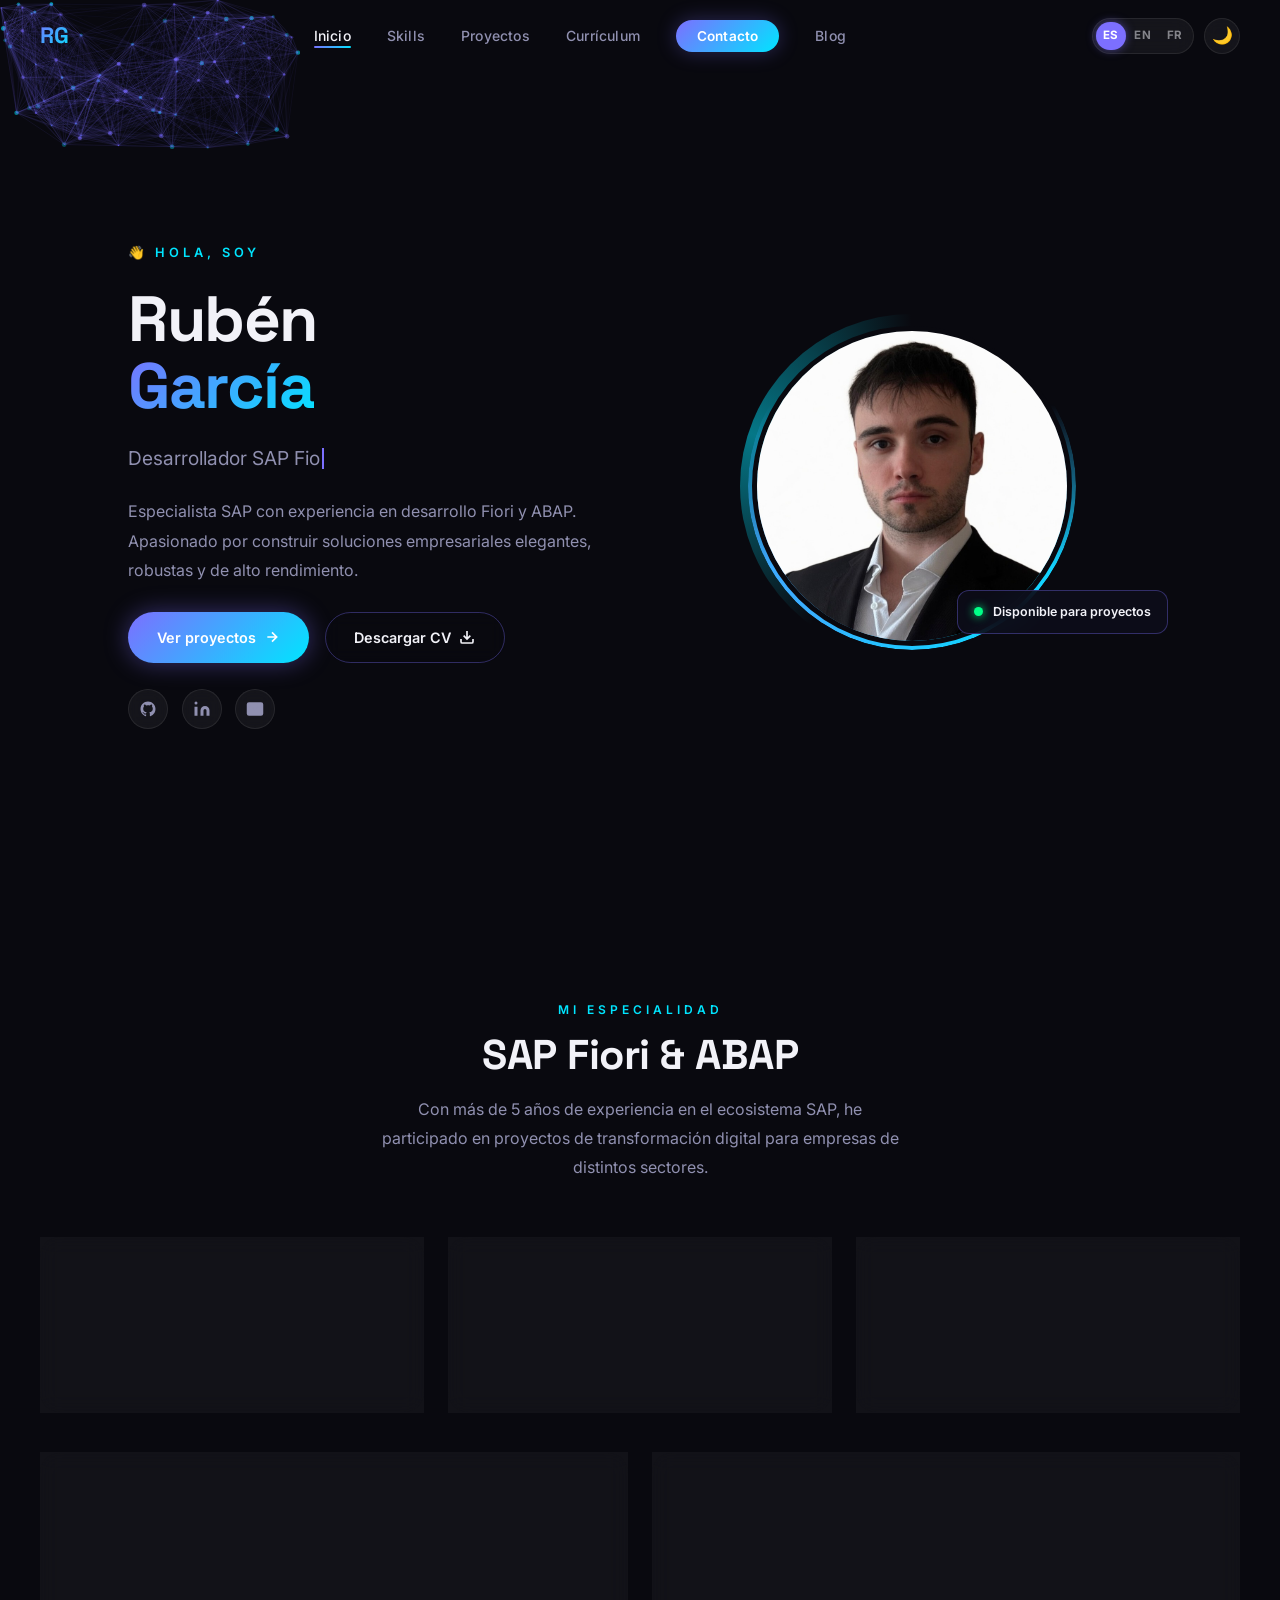
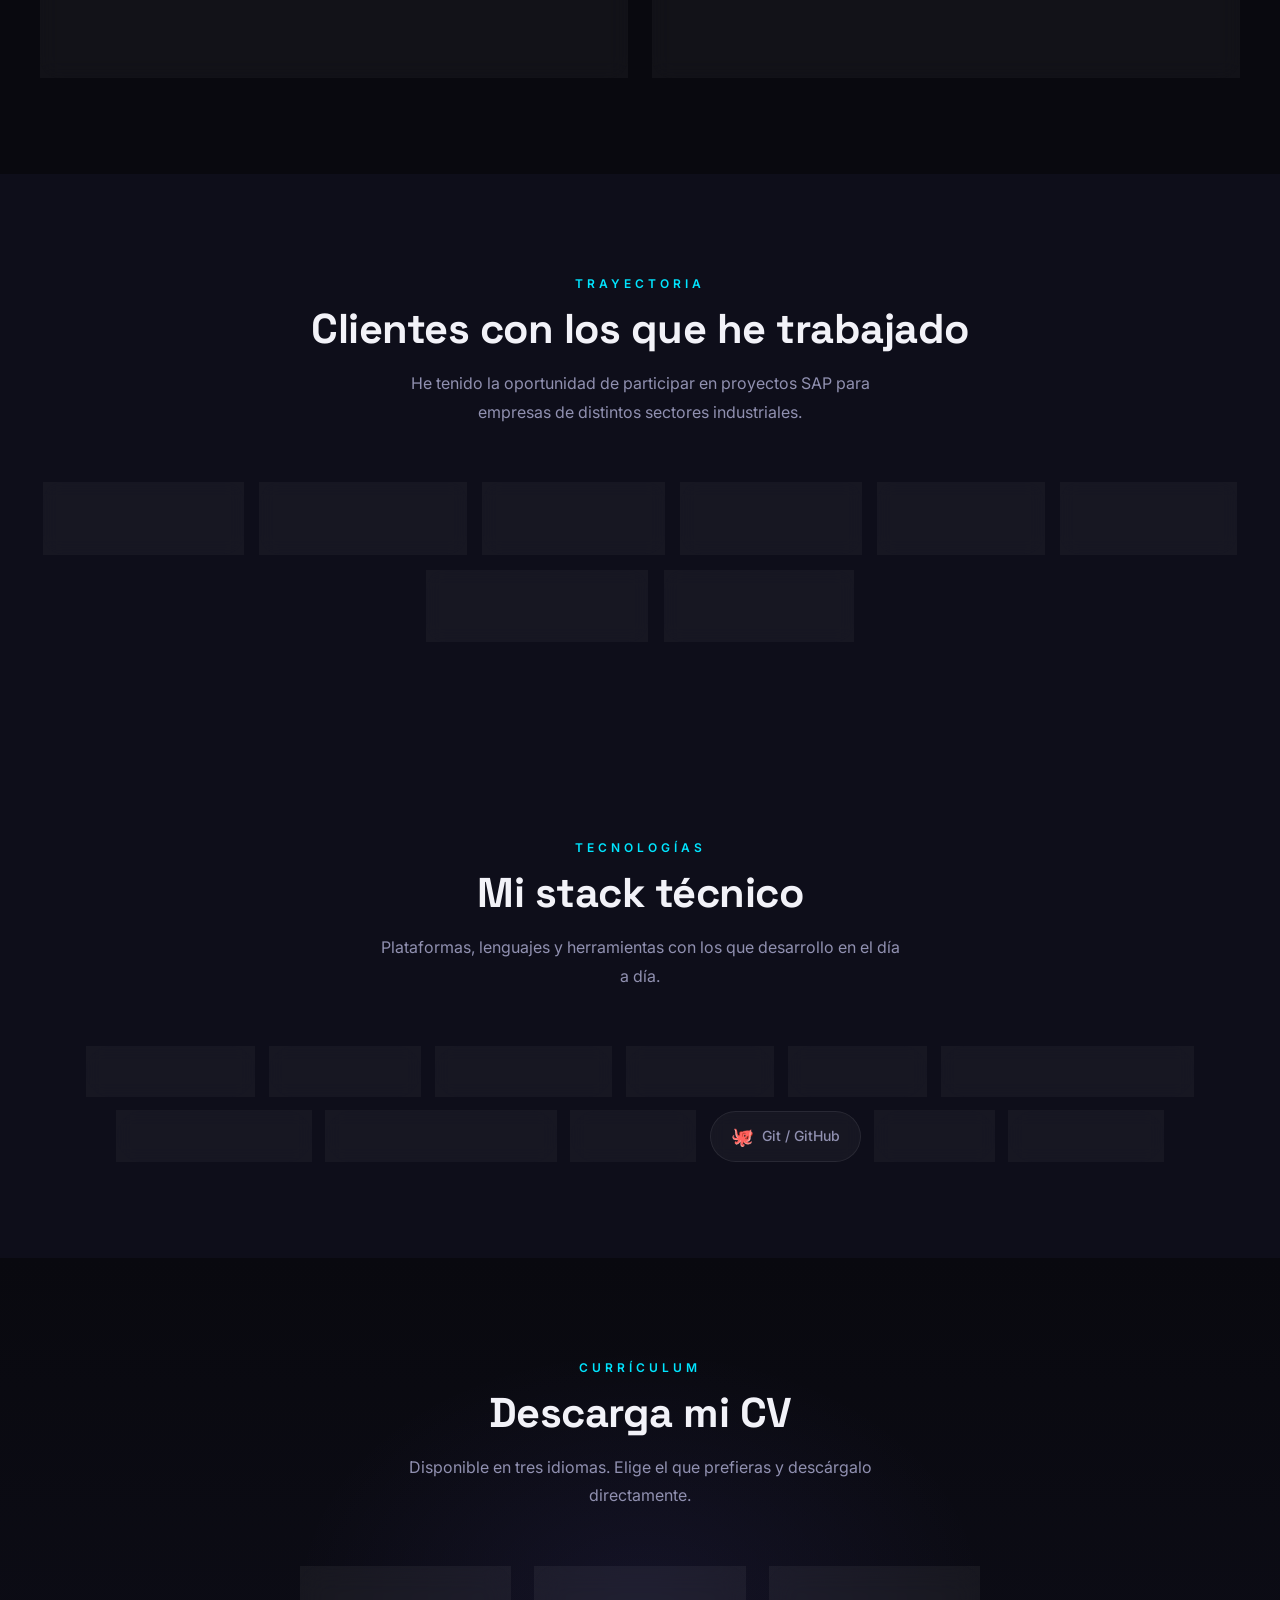
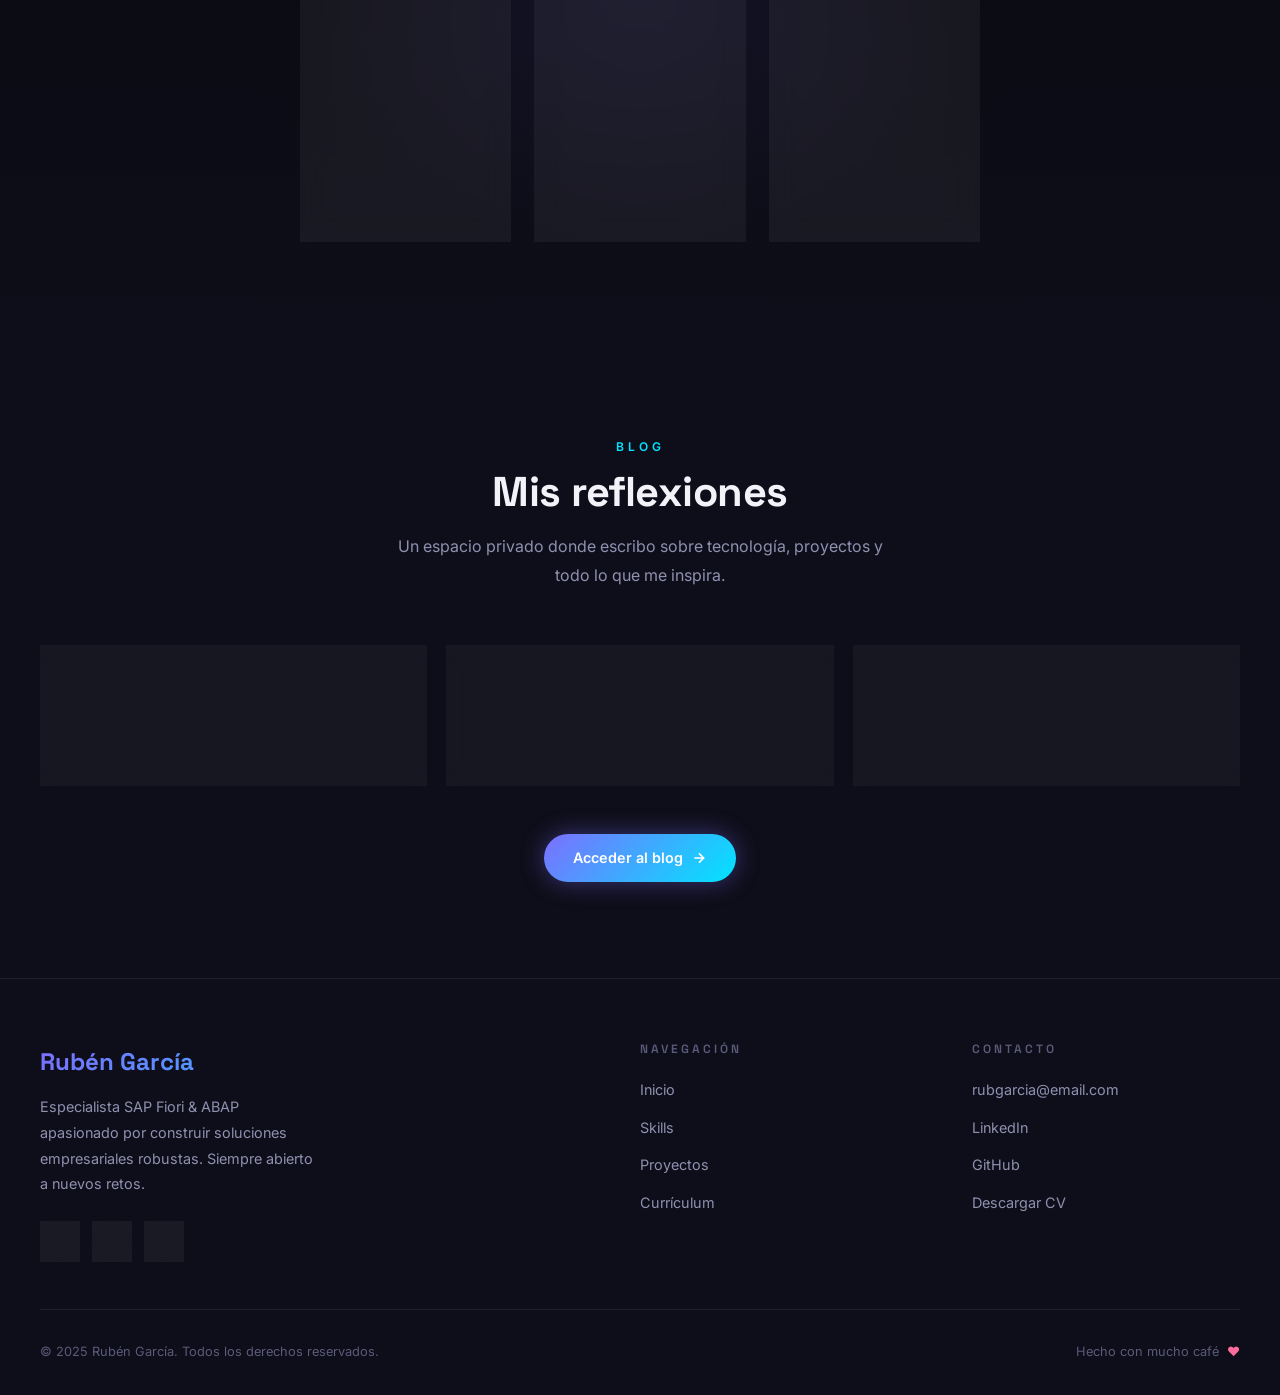
==== index.html @ 07de5d87 "Nuevos cambios de blos" ====
<!DOCTYPE html>
<html lang="es" data-theme="dark">

<head>
  <meta charset="UTF-8" />
  <meta name="viewport" content="width=device-width, initial-scale=1.0" />
  <meta name="description"
    content="Portfolio profesional de Rubén García — Especialista SAP Fiori y ABAP." />
  <title>Rubén García — Portfolio</title>
  <link rel="stylesheet" href="css/styles.css" />
  <link rel="icon"
    href="data:image/svg+xml,<svg xmlns='http://www.w3.org/2000/svg' viewBox='0 0 32 32'><circle cx='16' cy='16' r='16' fill='%237c6fff'/><text y='22' x='7' font-size='18' font-family='sans-serif' fill='white'>R</text></svg>" />
</head>

<body>

  <!-- ============================================================
       NAVIGATION
  ============================================================ -->
  <nav class="nav" id="nav" role="navigation" aria-label="Menú principal">
    <div class="nav-container">
      <a href="index.html" class="nav-logo" aria-label="Inicio">RG</a>
      <ul class="nav-links" role="list">
        <li><a href="index.html" class="nav-link" data-i18n="nav.home">Inicio</a></li>
        <li><a href="#skills" class="nav-link" data-i18n="nav.skills">Skills</a></li>
        <li><a href="projects.html" class="nav-link" data-i18n="nav.projects">Proyectos</a></li>
        <li><a href="#cv" class="nav-link" data-i18n="nav.cv">Currículum</a></li>
        <li><a href="#contact" class="nav-link nav-cta" data-i18n="nav.contact">Contacto</a></li>
        <li><a href="blog.html" class="nav-link" data-i18n="nav.blog">Blog</a></li>
      </ul>
      <div class="nav-controls">
        <!-- Language switcher -->
        <div class="lang-switcher" role="group" aria-label="Idioma">
          <button class="lang-btn" data-lang="es" aria-pressed="true" title="Español">ES</button>
          <button class="lang-btn" data-lang="en" aria-pressed="false" title="English">EN</button>
          <button class="lang-btn" data-lang="fr" aria-pressed="false" title="Français">FR</button>
        </div>
        <!-- Theme toggle -->
        <button class="theme-toggle" id="theme-toggle" aria-label="Cambiar tema">
          <span class="theme-icon-sun">☀️</span>
          <span class="theme-icon-moon">🌙</span>
        </button>
      </div>
      <button class="nav-hamburger" id="nav-hamburger" aria-label="Abrir menú" aria-expanded="false">
        <span></span><span></span><span></span>
      </button>
    </div>
  </nav>

  <!-- Mobile drawer -->
  <nav class="nav-mobile" id="nav-mobile" aria-label="Menú móvil">
    <a href="index.html" class="nav-link" data-i18n="nav.home">Inicio</a>
    <a href="#skills" class="nav-link" data-i18n="nav.skills">Skills</a>
    <a href="projects.html" class="nav-link" data-i18n="nav.projects">Proyectos</a>
    <a href="#cv" class="nav-link" data-i18n="nav.cv">Currículum</a>
    <a href="#contact" class="nav-link" data-i18n="nav.contact">Contacto</a>
    <a href="blog.html" class="nav-link" data-i18n="nav.blog">Blog</a>
  </nav>

  <main>

    <!-- ============================================================
         HERO SECTION
    ============================================================ -->
    <section class="hero" id="home" aria-label="Presentación">
      <canvas id="particles-canvas" aria-hidden="true"></canvas>

      <div class="hero-content">
        <!-- Text column -->
        <div class="hero-text">
          <p class="hero-greeting" data-i18n="hero.greeting">👋 Hola, soy</p>
          <h1 class="hero-name">
            Rubén<br />
            <span class="gradient-text">García</span>
          </h1>
          <div class="hero-title-wrap" aria-live="polite">
            <span id="typewriter"></span><span class="cursor" aria-hidden="true"></span>
          </div>
          <p class="hero-bio" data-i18n="hero.bio">
            Especialista SAP con experiencia en desarrollo Fiori y ABAP.
          </p>

          <div class="hero-actions">
            <a href="projects.html" class="btn btn-primary" id="btn-ver-proyectos">
              <span data-i18n="hero.btn.projects">Ver proyectos</span>
              <svg width="16" height="16" viewBox="0 0 24 24" fill="none" stroke="currentColor" stroke-width="2.5">
                <path d="M5 12h14M12 5l7 7-7 7" />
              </svg>
            </a>
            <a href="#cv" class="btn btn-outline" id="btn-descargar-cv">
              <span data-i18n="hero.btn.cv">Descargar CV</span>
              <svg width="16" height="16" viewBox="0 0 24 24" fill="none" stroke="currentColor" stroke-width="2.5">
                <path d="M21 15v4a2 2 0 01-2 2H5a2 2 0 01-2-2v-4M7 10l5 5 5-5M12 15V3" />
              </svg>
            </a>
          </div>

          <!-- Social icons -->
          <div class="hero-social" role="list" aria-label="Redes sociales">
            <a href="https://github.com/rubgarcia" target="_blank" rel="noopener" class="social-icon"
              aria-label="GitHub" role="listitem">
              <svg viewBox="0 0 24 24"><path d="M12 2C6.477 2 2 6.484 2 12.017c0 4.425 2.865 8.18 6.839 9.504.5.092.682-.217.682-.483 0-.237-.008-.868-.013-1.703-2.782.605-3.369-1.343-3.369-1.343-.454-1.158-1.11-1.466-1.11-1.466-.908-.62.069-.608.069-.608 1.003.07 1.531 1.032 1.531 1.032.892 1.53 2.341 1.088 2.91.832.092-.647.35-1.088.636-1.338-2.22-.253-4.555-1.113-4.555-4.951 0-1.093.39-1.988 1.029-2.688-.103-.253-.446-1.272.098-2.65 0 0 .84-.27 2.75 1.026A9.564 9.564 0 0112 6.844c.85.004 1.705.115 2.504.337 1.909-1.296 2.747-1.027 2.747-1.027.546 1.379.202 2.398.1 2.651.64.7 1.028 1.595 1.028 2.688 0 3.848-2.339 4.695-4.566 4.943.359.309.678.92.678 1.855 0 1.338-.012 2.419-.012 2.747 0 .268.18.58.688.482A10.019 10.019 0 0022 12.017C22 6.484 17.522 2 12 2z" /></svg>
            </a>
            <a href="https://linkedin.com/in/rubgarcia" target="_blank" rel="noopener" class="social-icon"
              aria-label="LinkedIn" role="listitem">
              <svg viewBox="0 0 24 24"><path d="M16 8a6 6 0 016 6v7h-4v-7a2 2 0 00-2-2 2 2 0 00-2 2v7h-4v-7a6 6 0 016-6zM2 9h4v12H2z" /><circle cx="4" cy="4" r="2" /></svg>
            </a>
            <a href="mailto:rubgarcia@email.com" class="social-icon" aria-label="Email" role="listitem">
              <svg viewBox="0 0 24 24" fill="none" stroke="currentColor" stroke-width="2">
                <path d="M4 4h16c1.1 0 2 .9 2 2v12c0 1.1-.9 2-2 2H4c-1.1 0-2-.9-2-2V6c0-1.1.9-2 2-2z" />
                <polyline points="22,6 12,13 2,6" />
              </svg>
            </a>
          </div>
        </div>

        <!-- Image column -->
        <div class="hero-image-wrapper">
          <div class="hero-avatar-ring">
            <img src="assets/img/profile.jpg" alt="Foto de perfil de Rubén García" class="hero-avatar"
              id="profile-photo" />
          </div>
          <div class="hero-badge" aria-label="Estado actual">
            <span class="badge-dot"></span>
            <span class="badge-text" data-i18n="hero.badge">Disponible para proyectos</span>
          </div>
        </div>
      </div>
    </section>

    <!-- ============================================================
         ABOUT / SAP EXPERTISE
    ============================================================ -->
    <section class="section" id="about" aria-label="Sobre mí">
      <div class="section-inner">
        <div class="section-header reveal">
          <span class="section-label" data-i18n="about.label">Mi especialidad</span>
          <h2 class="section-title" data-i18n="about.title">SAP Fiori &amp; ABAP</h2>
          <p class="section-subtitle" data-i18n="about.subtitle">Con más de 5 años de experiencia en el ecosistema SAP.</p>
        </div>

        <!-- Stats -->
        <div class="stats-grid">
          <div class="stat-card reveal reveal-delay-1">
            <div class="stat-value counter" data-target="5" data-suffix="+">0+</div>
            <div class="stat-label" data-i18n="stat1.label">Años en SAP</div>
          </div>
          <div class="stat-card reveal reveal-delay-2">
            <div class="stat-value counter" data-target="20" data-suffix="+">0+</div>
            <div class="stat-label" data-i18n="stat2.label">Proyectos SAP</div>
          </div>
          <div class="stat-card reveal reveal-delay-3">
            <div class="stat-value counter" data-target="8" data-suffix="">0</div>
            <div class="stat-label" data-i18n="stat3.label">Clientes</div>
          </div>
        </div>

        <!-- Expertise cards -->
        <div class="expertise-grid reveal">
          <div class="expertise-card">
            <div class="expertise-icon">🎨</div>
            <h3 class="expertise-title" data-i18n="exp.fiori.title">SAP Fiori</h3>
            <p class="expertise-desc" data-i18n="exp.fiori.desc">Desarrollo de aplicaciones Fiori con SAPUI5, Freestyle y SAP Build.</p>
          </div>
          <div class="expertise-card">
            <div class="expertise-icon">⚙️</div>
            <h3 class="expertise-title" data-i18n="exp.abap.title">ABAP</h3>
            <p class="expertise-desc" data-i18n="exp.abap.desc">Programación ABAP clásico y RESTful (RAP). Reports, BADIs, OData, CDS Views.</p>
          </div>
        </div>
      </div>
    </section>

    <!-- ============================================================
         CLIENTS SECTION
    ============================================================ -->
    <section class="section clients-section" id="clients" aria-label="Clientes">
      <div class="section-inner">
        <div class="section-header reveal">
          <span class="section-label" data-i18n="clients.label">Trayectoria</span>
          <h2 class="section-title" data-i18n="clients.title">Clientes con los que he trabajado</h2>
          <p class="section-subtitle" data-i18n="clients.subtitle">He tenido la oportunidad de participar en proyectos SAP para empresas de distintos sectores industriales.</p>
        </div>
        <div class="clients-grid" id="clients-grid">
          <!-- JS will render clients from CLIENTS constant -->
        </div>
      </div>
    </section>

    <!-- ============================================================
         SKILLS SECTION
    ============================================================ -->
    <section class="section skills-section" id="skills" aria-label="Habilidades técnicas">
      <div class="section-inner">
        <div class="section-header reveal">
          <span class="section-label" data-i18n="skills.label">Tecnologías</span>
          <h2 class="section-title" data-i18n="skills.title">Mi stack técnico</h2>
          <p class="section-subtitle" data-i18n="skills.subtitle">Plataformas, lenguajes y herramientas con los que desarrollo en el día a día.</p>
        </div>
        <div class="skills-grid" id="skills-grid">
          <!-- JS will render skills from SKILLS constant -->
        </div>
      </div>
    </section>

    <!-- ============================================================
         CV DOWNLOAD SECTION
    ============================================================ -->
    <section class="section cv-section" id="cv" aria-label="Descargar currículum">
      <div class="section-inner">
        <div class="section-header reveal">
          <span class="section-label" data-i18n="cv.label">Currículum</span>
          <h2 class="section-title" data-i18n="cv.title">Descarga mi CV</h2>
          <p class="section-subtitle" data-i18n="cv.subtitle">Disponible en tres idiomas. Elige el que prefieras y descárgalo directamente.</p>
        </div>
        <div class="cv-grid">
          <a href="assets/cv/cv-es.pdf" download="CV_Ruben_Garcia_ES.pdf" class="cv-card reveal reveal-delay-1"
            id="cv-es" aria-label="Descargar CV en español">
            <div class="cv-flag" aria-hidden="true">🇪🇸</div>
            <div class="cv-lang" data-i18n="cv.es.lang">Español</div>
            <div class="cv-sublabel" data-i18n="cv.es.sub">Versión en castellano</div>
            <div class="cv-dl-btn">
              <svg width="14" height="14" viewBox="0 0 24 24" fill="none" stroke="currentColor" stroke-width="2.5">
                <path d="M21 15v4a2 2 0 01-2 2H5a2 2 0 01-2-2v-4M7 10l5 5 5-5M12 15V3" />
              </svg>
              <span data-i18n="cv.es.btn">Descargar</span>
            </div>
          </a>
          <a href="assets/cv/cv-en.pdf" download="CV_Ruben_Garcia_EN.pdf" class="cv-card reveal reveal-delay-2"
            id="cv-en" aria-label="Download CV in English">
            <div class="cv-flag" aria-hidden="true">🇬🇧</div>
            <div class="cv-lang" data-i18n="cv.en.lang">English</div>
            <div class="cv-sublabel" data-i18n="cv.en.sub">English version</div>
            <div class="cv-dl-btn">
              <svg width="14" height="14" viewBox="0 0 24 24" fill="none" stroke="currentColor" stroke-width="2.5">
                <path d="M21 15v4a2 2 0 01-2 2H5a2 2 0 01-2-2v-4M7 10l5 5 5-5M12 15V3" />
              </svg>
              <span data-i18n="cv.en.btn">Download</span>
            </div>
          </a>
          <a href="assets/cv/cv-fr.pdf" download="CV_Ruben_Garcia_FR.pdf" class="cv-card reveal reveal-delay-3"
            id="cv-fr" aria-label="Télécharger le CV en français">
            <div class="cv-flag" aria-hidden="true">🇫🇷</div>
            <div class="cv-lang" data-i18n="cv.fr.lang">Français</div>
            <div class="cv-sublabel" data-i18n="cv.fr.sub">Version française</div>
            <div class="cv-dl-btn">
              <svg width="14" height="14" viewBox="0 0 24 24" fill="none" stroke="currentColor" stroke-width="2.5">
                <path d="M21 15v4a2 2 0 01-2 2H5a2 2 0 01-2-2v-4M7 10l5 5 5-5M12 15V3" />
              </svg>
              <span data-i18n="cv.fr.btn">Télécharger</span>
            </div>
          </a>
        </div>
      </div>
    </section>

    <!-- ============================================================
         BLOG SECTION — teaser / preview, separate page
    ============================================================ -->
    <section class="section blog-preview-section" id="blog" aria-label="Blog">
      <div class="section-inner">
        <div class="section-header reveal">
          <span class="section-label" data-i18n="blog.label">Blog</span>
          <h2 class="section-title" data-i18n="blog.title">Mis reflexiones</h2>
          <p class="section-subtitle" data-i18n="blog.subtitle">Un espacio privado donde escribo sobre tecnología, proyectos y todo lo que me inspira.</p>
        </div>

        <!-- Locked preview cards -->
        <div class="blog-preview-cards reveal">
          <div class="blog-preview-card">
            <div class="blog-preview-card-blur">
              <div class="blog-preview-bar w80"></div>
              <div class="blog-preview-bar w60"></div>
              <div class="blog-preview-bar w90"></div>
            </div>
            <div class="blog-preview-lock">🔐</div>
          </div>
          <div class="blog-preview-card">
            <div class="blog-preview-card-blur">
              <div class="blog-preview-bar w60"></div>
              <div class="blog-preview-bar w80"></div>
              <div class="blog-preview-bar w70"></div>
            </div>
            <div class="blog-preview-lock">🔐</div>
          </div>
          <div class="blog-preview-card">
            <div class="blog-preview-card-blur">
              <div class="blog-preview-bar w90"></div>
              <div class="blog-preview-bar w50"></div>
              <div class="blog-preview-bar w75"></div>
            </div>
            <div class="blog-preview-lock">🔐</div>
          </div>
        </div>

        <div class="blog-preview-cta reveal">
          <a href="blog.html" class="btn btn-primary" id="blog-preview-cta-btn">
            <span data-i18n="blog.preview.cta">Acceder al blog</span>
            <svg width="16" height="16" viewBox="0 0 24 24" fill="none" stroke="currentColor" stroke-width="2.5">
              <path d="M5 12h14M12 5l7 7-7 7" />
            </svg>
          </a>
        </div>
      </div>
    </section>

  </main>

  <!-- ============================================================
       FOOTER
  ============================================================ -->
  <footer class="footer" id="contact" role="contentinfo">
    <div class="footer-inner">
      <div class="footer-top">
        <div class="footer-brand">
          <div class="footer-brand-name gradient-text">Rubén García</div>
          <p class="footer-brand-desc" data-i18n="footer.brand.desc">
            Especialista SAP Fiori &amp; ABAP apasionado por construir soluciones empresariales robustas.
          </p>
          <div class="footer-social" role="list" aria-label="Redes sociales">
            <a href="https://github.com/rubgarcia" target="_blank" rel="noopener" class="social-icon" aria-label="GitHub" role="listitem">
              <svg viewBox="0 0 24 24"><path d="M12 2C6.477 2 2 6.484 2 12.017c0 4.425 2.865 8.18 6.839 9.504.5.092.682-.217.682-.483 0-.237-.008-.868-.013-1.703-2.782.605-3.369-1.343-3.369-1.343-.454-1.158-1.11-1.466-1.11-1.466-.908-.62.069-.608.069-.608 1.003.07 1.531 1.032 1.531 1.032.892 1.53 2.341 1.088 2.91.832.092-.647.35-1.088.636-1.338-2.22-.253-4.555-1.113-4.555-4.951 0-1.093.39-1.988 1.029-2.688-.103-.253-.446-1.272.098-2.65 0 0 .84-.27 2.75 1.026A9.564 9.564 0 0112 6.844c.85.004 1.705.115 2.504.337 1.909-1.296 2.747-1.027 2.747-1.027.546 1.379.202 2.398.1 2.651.64.7 1.028 1.595 1.028 2.688 0 3.848-2.339 4.695-4.566 4.943.359.309.678.92.678 1.855 0 1.338-.012 2.419-.012 2.747 0 .268.18.58.688.482A10.019 10.019 0 0022 12.017C22 6.484 17.522 2 12 2z"/></svg>
            </a>
            <a href="https://linkedin.com/in/rubgarcia" target="_blank" rel="noopener" class="social-icon" aria-label="LinkedIn" role="listitem">
              <svg viewBox="0 0 24 24"><path d="M16 8a6 6 0 016 6v7h-4v-7a2 2 0 00-2-2 2 2 0 00-2 2v7h-4v-7a6 6 0 016-6zM2 9h4v12H2z"/><circle cx="4" cy="4" r="2"/></svg>
            </a>
            <a href="mailto:rubgarcia@email.com" class="social-icon" aria-label="Email" role="listitem">
              <svg viewBox="0 0 24 24" fill="none" stroke="currentColor" stroke-width="2">
                <path d="M4 4h16c1.1 0 2 .9 2 2v12c0 1.1-.9 2-2 2H4c-1.1 0-2-.9-2-2V6c0-1.1.9-2 2-2z"/>
                <polyline points="22,6 12,13 2,6"/>
              </svg>
            </a>
          </div>
        </div>

        <div>
          <h3 class="footer-col-title" data-i18n="footer.nav.title">Navegación</h3>
          <ul class="footer-links">
            <li><a href="index.html" class="footer-link" data-i18n="nav.home">Inicio</a></li>
            <li><a href="#skills" class="footer-link" data-i18n="nav.skills">Skills</a></li>
            <li><a href="projects.html" class="footer-link" data-i18n="nav.projects">Proyectos</a></li>
            <li><a href="#cv" class="footer-link" data-i18n="nav.cv">Currículum</a></li>
          </ul>
        </div>

        <div>
          <h3 class="footer-col-title" data-i18n="footer.contact.title">Contacto</h3>
          <ul class="footer-links">
            <li><a href="mailto:rubgarcia@email.com" class="footer-link">rubgarcia@email.com</a></li>
            <li><a href="https://linkedin.com/in/rubgarcia" target="_blank" rel="noopener" class="footer-link">LinkedIn</a></li>
            <li><a href="https://github.com/rubgarcia" target="_blank" rel="noopener" class="footer-link">GitHub</a></li>
            <li><a href="assets/cv/cv-es.pdf" download class="footer-link" data-i18n="hero.btn.cv">Descargar CV</a></li>
          </ul>
        </div>
      </div>

      <div class="footer-bottom">
        <p data-i18n="footer.copyright">© 2025 Rubén García. Todos los derechos reservados.</p>
        <p class="footer-bottom-right">
          <span data-i18n="footer.made">Hecho con mucho café</span> <span class="footer-heart" aria-label="amor">♥</span>
        </p>
      </div>
    </div>
  </footer>

  <script src="js/i18n.js"></script>
  <script src="js/data.js"></script>
  <script src="js/blog.js"></script>
  <script src="js/main.js"></script>
</body>

</html>
---- css/styles.css ----
/* =============================================
   PORTFOLIO — styles.css
   ============================================= */

@import url('https://fonts.googleapis.com/css2?family=Space+Grotesk:wght@300;400;500;600;700&family=Inter:wght@300;400;500;600&display=swap');

/* =============================================
   VARIABLES
   ============================================= */
:root {
  --bg-primary:    #09090f;
  --bg-secondary:  #0e0e1a;
  --bg-card:       rgba(255,255,255,0.04);
  --bg-glass:      rgba(255,255,255,0.05);

  --accent-purple: #7c6fff;
  --accent-cyan:   #00e5ff;
  --accent-pink:   #ff6b9d;
  --gradient-main: linear-gradient(135deg, #7c6fff 0%, #00e5ff 100%);

  --text-primary:  #f2f2f8;
  --text-secondary:#9090b0;
  --text-muted:    #5a5a7a;

  --border:        rgba(255,255,255,0.08);
  --border-accent: rgba(124,111,255,0.35);

  --font-heading:  'Space Grotesk', sans-serif;
  --font-body:     'Inter', sans-serif;

  --radius:        12px;
  --radius-lg:     20px;
  --radius-full:   9999px;

  --shadow-glow:   0 0 40px rgba(124,111,255,0.25);
  --shadow-card:   0 4px 30px rgba(0,0,0,0.5);
  --transition:    0.3s cubic-bezier(0.4,0,0.2,1);
  --nav-height:    72px;
}

/* =============================================
   RESET
   ============================================= */
*, *::before, *::after { box-sizing: border-box; margin: 0; padding: 0; }
html { scroll-behavior: smooth; font-size: 16px; }
body {
  font-family: var(--font-body);
  background: var(--bg-primary);
  color: var(--text-primary);
  line-height: 1.6;
  overflow-x: hidden;
  -webkit-font-smoothing: antialiased;
}
img { max-width: 100%; height: auto; display: block; }
a { color: inherit; text-decoration: none; }
ul { list-style: none; }
button { font-family: var(--font-body); }

/* Scrollbar */
::-webkit-scrollbar { width: 5px; }
::-webkit-scrollbar-track { background: var(--bg-primary); }
::-webkit-scrollbar-thumb { background: var(--accent-purple); border-radius: 3px; }

/* =============================================
   TYPOGRAPHY UTILS
   ============================================= */
h1,h2,h3,h4 { font-family: var(--font-heading); font-weight: 700; line-height: 1.15; }

.gradient-text {
  background: var(--gradient-main);
  -webkit-background-clip: text;
  -webkit-text-fill-color: transparent;
  background-clip: text;
}

/* =============================================
   NAVIGATION
   ============================================= */
.nav {
  position: fixed; top: 0; left: 0; right: 0; z-index: 1000;
  height: var(--nav-height);
  display: flex; align-items: center;
  padding: 0 2rem;
  transition: var(--transition);
  border-bottom: 1px solid transparent;
}
.nav.scrolled {
  background: rgba(9,9,15,0.88);
  backdrop-filter: blur(20px);
  -webkit-backdrop-filter: blur(20px);
  border-bottom-color: var(--border);
}
.nav-container {
  display: flex; align-items: center; justify-content: space-between;
  width: 100%; max-width: 1200px; margin: 0 auto;
}
.nav-logo {
  font-family: var(--font-heading); font-size: 1.4rem; font-weight: 700;
  background: var(--gradient-main);
  -webkit-background-clip: text; -webkit-text-fill-color: transparent; background-clip: text;
  letter-spacing: -0.5px;
}
.nav-links { display: flex; align-items: center; gap: 2.25rem; }
.nav-link {
  font-size: 0.875rem; font-weight: 500; color: var(--text-secondary);
  transition: var(--transition); position: relative; letter-spacing: 0.2px;
}
.nav-link::after {
  content: ''; position: absolute; bottom: -4px; left: 0;
  width: 0; height: 2px;
  background: var(--gradient-main); border-radius: 2px;
  transition: var(--transition);
}
.nav-link:hover, .nav-link.active { color: var(--text-primary); }
.nav-link:hover::after, .nav-link.active::after { width: 100%; }
.nav-cta {
  padding: 0.5rem 1.3rem;
  background: var(--gradient-main); border-radius: var(--radius-full);
  font-size: 0.85rem; font-weight: 600; color: #fff !important;
  transition: var(--transition); box-shadow: 0 0 20px rgba(124,111,255,0.3);
}
.nav-cta::after { display: none; }
.nav-cta:hover { transform: translateY(-1px); box-shadow: 0 0 32px rgba(124,111,255,0.55); }

/* Hamburger */
.nav-hamburger {
  display: none; flex-direction: column; gap: 5px;
  cursor: pointer; padding: 4px; background: none; border: none;
}
.nav-hamburger span {
  display: block; width: 24px; height: 2px;
  background: var(--text-primary); border-radius: 2px; transition: var(--transition);
}
.nav-hamburger.active span:nth-child(1) { transform: rotate(45deg) translate(5px,5px); }
.nav-hamburger.active span:nth-child(2) { opacity: 0; }
.nav-hamburger.active span:nth-child(3) { transform: rotate(-45deg) translate(5px,-5px); }

/* Mobile drawer */
.nav-mobile {
  display: none; position: fixed; top: var(--nav-height); left: 0; right: 0;
  background: rgba(9,9,15,0.98); backdrop-filter: blur(20px);
  padding: 1.5rem 2rem; flex-direction: column; gap: 1rem;
  border-bottom: 1px solid var(--border); z-index: 999;
  transform: translateY(-16px); opacity: 0; transition: var(--transition);
}
.nav-mobile.open { display: flex; transform: translateY(0); opacity: 1; }
.nav-mobile .nav-link { font-size: 1.05rem; padding: 0.4rem 0; }

/* =============================================
   HERO
   ============================================= */
.hero {
  position: relative; min-height: 100vh;
  display: flex; align-items: center; overflow: hidden;
  padding-top: var(--nav-height);
}
#particles-canvas { position: absolute; inset: 0; z-index: 0; pointer-events: none; }

.hero-content {
  position: relative; z-index: 1;
  max-width: 1200px; margin: 0 auto; padding: 4rem 2rem;
  display: grid; grid-template-columns: 1fr 1fr; gap: 4rem; align-items: center;
}
.hero-text { display: flex; flex-direction: column; gap: 1.4rem; }
.hero-greeting {
  font-size: 0.8rem; font-weight: 600; color: var(--accent-cyan);
  letter-spacing: 4px; text-transform: uppercase;
}
.hero-name {
  font-family: var(--font-heading);
  font-size: clamp(2.4rem,5vw,4rem); font-weight: 700;
  letter-spacing: -1.5px; line-height: 1.05;
}
.hero-title-wrap {
  font-size: clamp(0.95rem,2vw,1.2rem); color: var(--text-secondary);
  min-height: 2rem; display: flex; align-items: center; gap: 0;
}
.cursor {
  display: inline-block; width: 2px; height: 1.1em;
  background: var(--accent-purple); margin-left: 2px;
  vertical-align: middle; animation: blink 1s infinite;
}
@keyframes blink { 0%,50%{opacity:1} 51%,100%{opacity:0} }

.hero-bio {
  font-size: 1rem; color: var(--text-secondary); line-height: 1.85; max-width: 480px;
}
.hero-actions { display: flex; gap: 1rem; flex-wrap: wrap; margin-top: 0.25rem; }

/* Buttons */
.btn {
  display: inline-flex; align-items: center; gap: 0.5rem;
  padding: 0.8rem 1.8rem; border-radius: var(--radius-full);
  font-size: 0.9rem; font-weight: 600; cursor: pointer;
  transition: var(--transition); border: none;
}
.btn-primary {
  background: var(--gradient-main); color: #fff;
  box-shadow: 0 0 25px rgba(124,111,255,0.4);
}
.btn-primary:hover { transform: translateY(-2px); box-shadow: 0 0 40px rgba(124,111,255,0.65); }
.btn-outline {
  background: transparent; color: var(--text-primary);
  border: 1px solid var(--border-accent); backdrop-filter: blur(8px);
}
.btn-outline:hover {
  border-color: var(--accent-purple);
  background: rgba(124,111,255,0.1); transform: translateY(-2px);
}

/* Hero social */
.hero-social { display: flex; gap: 0.85rem; margin-top: 0.25rem; }
.social-icon {
  width: 40px; height: 40px; display: flex; align-items: center; justify-content: center;
  border-radius: 50%; background: var(--bg-glass); border: 1px solid var(--border);
  color: var(--text-secondary); font-size: 0.95rem; transition: var(--transition);
  backdrop-filter: blur(8px);
}
.social-icon:hover {
  border-color: var(--accent-purple); color: var(--accent-purple);
  transform: translateY(-3px); box-shadow: 0 8px 20px rgba(124,111,255,0.3);
}
.social-icon svg { width: 18px; height: 18px; fill: currentColor; }

/* Hero image */
.hero-image-wrapper { display: flex; justify-content: center; align-items: center; position: relative; }
.hero-avatar-ring {
  position: relative; width: 320px; height: 320px;
}
.hero-avatar-ring::before {
  content: ''; position: absolute; inset: -4px; border-radius: 50%;
  background: var(--gradient-main);
  animation: spin 8s linear infinite; z-index: 0;
  mask: linear-gradient(transparent 25%, black 75%);
  -webkit-mask: linear-gradient(transparent 25%, black 75%);
}
.hero-avatar-ring::after {
  content: ''; position: absolute; inset: -12px; border-radius: 50%;
  background: conic-gradient(from 0deg, transparent 60%, var(--accent-cyan) 80%, transparent 100%);
  animation: spin 4s linear infinite reverse; opacity: 0.5; z-index: 0;
}
@keyframes spin { to { transform: rotate(360deg); } }

.hero-avatar {
  position: relative; z-index: 1;
  width: 100%; height: 100%; border-radius: 50%;
  object-fit: cover; border: 5px solid var(--bg-primary);
}

/* Floating badge */
.hero-badge {
  position: absolute; bottom: 12px; right: -16px;
  background: rgba(14,14,26,0.85); border: 1px solid var(--border-accent);
  border-radius: var(--radius); padding: 0.7rem 1rem;
  backdrop-filter: blur(14px); display: flex; align-items: center; gap: 0.6rem;
  animation: floatBadge 3s ease-in-out infinite; z-index: 2;
}
@keyframes floatBadge { 0%,100%{transform:translateY(0)} 50%{transform:translateY(-8px)} }
.badge-dot {
  width: 9px; height: 9px; border-radius: 50%; background: #00ff87;
  box-shadow: 0 0 10px #00ff87; animation: pulseDot 2s infinite;
}
@keyframes pulseDot { 0%,100%{transform:scale(1);opacity:1} 50%{transform:scale(1.4);opacity:0.7} }
.badge-text { font-size: 0.78rem; font-weight: 600; color: var(--text-primary); white-space: nowrap; }

/* =============================================
   SECTION BASE
   ============================================= */
.section { padding: 6rem 2rem; }
.section-inner { max-width: 1200px; margin: 0 auto; }
.section-header { text-align: center; margin-bottom: 3.5rem; }
.section-label {
  display: inline-block; font-size: 0.75rem; font-weight: 600;
  letter-spacing: 4px; text-transform: uppercase; color: var(--accent-cyan); margin-bottom: 0.75rem;
}
.section-title { font-size: clamp(1.8rem,4vw,2.6rem); font-weight: 700; letter-spacing: -0.5px; }
.section-subtitle {
  margin-top: 1rem; font-size: 1rem; color: var(--text-secondary);
  max-width: 520px; margin-left: auto; margin-right: auto; line-height: 1.8;
}

/* =============================================
   STATS / ABOUT
   ============================================= */
.stats-grid {
  display: grid; grid-template-columns: repeat(3, 1fr); gap: 1.5rem;
}
.stat-card {
  background: var(--bg-card); border: 1px solid var(--border);
  border-radius: var(--radius-lg); padding: 2.25rem 1.5rem; text-align: center;
  transition: var(--transition); backdrop-filter: blur(10px); cursor: default;
}
.stat-card:hover {
  border-color: var(--border-accent); transform: translateY(-5px); box-shadow: var(--shadow-glow);
}
.stat-value {
  font-family: var(--font-heading); font-size: 2.8rem; font-weight: 700;
  background: var(--gradient-main); -webkit-background-clip: text;
  -webkit-text-fill-color: transparent; background-clip: text;
}
.stat-label { margin-top: 0.5rem; font-size: 0.85rem; color: var(--text-secondary); font-weight: 500; }

/* =============================================
   SKILLS
   ============================================= */
.skills-section { background: var(--bg-secondary); }
.skills-grid { display: flex; flex-wrap: wrap; gap: 0.875rem; justify-content: center; }
.skill-chip {
  display: inline-flex; align-items: center; gap: 0.5rem;
  padding: 0.6rem 1.25rem; background: var(--bg-card); border: 1px solid var(--border);
  border-radius: var(--radius-full); font-size: 0.875rem; font-weight: 500;
  color: var(--text-secondary); transition: var(--transition); backdrop-filter: blur(8px); cursor: default;
}
.skill-chip:hover {
  border-color: var(--accent-purple); color: var(--text-primary);
  background: rgba(124,111,255,0.12); transform: translateY(-2px);
  box-shadow: 0 4px 18px rgba(124,111,255,0.2);
}
.skill-icon { font-size: 1.15rem; }

/* =============================================
   CV DOWNLOAD
   ============================================= */
.cv-section {
  position: relative; overflow: hidden;
  background: linear-gradient(180deg, var(--bg-primary) 0%, var(--bg-secondary) 100%);
}
.cv-section::before {
  content: ''; position: absolute; top: 50%; left: 50%; transform: translate(-50%,-50%);
  width: 700px; height: 500px;
  background: radial-gradient(ellipse, rgba(124,111,255,0.08) 0%, transparent 70%);
  pointer-events: none;
}
.cv-grid {
  display: grid; grid-template-columns: repeat(3, 1fr); gap: 1.5rem;
  max-width: 680px; margin: 0 auto;
}
.cv-card {
  background: var(--bg-glass); border: 1px solid var(--border);
  border-radius: var(--radius-lg); padding: 2.25rem 1.5rem; text-align: center;
  display: flex; flex-direction: column; align-items: center; gap: 1rem;
  backdrop-filter: blur(14px); transition: var(--transition);
  cursor: pointer; text-decoration: none; color: inherit;
}
.cv-card:hover {
  border-color: var(--accent-purple); transform: translateY(-7px);
  box-shadow: 0 24px 48px rgba(124,111,255,0.2); background: rgba(124,111,255,0.08);
}
.cv-flag { font-size: 2.75rem; }
.cv-lang { font-family: var(--font-heading); font-size: 1.1rem; font-weight: 700; }
.cv-sublabel { font-size: 0.78rem; color: var(--text-secondary); }
.cv-dl-btn {
  display: flex; align-items: center; gap: 0.5rem;
  padding: 0.45rem 1rem; background: var(--gradient-main);
  border-radius: var(--radius-full); font-size: 0.78rem; font-weight: 600;
  color: #fff; transition: var(--transition);
}
.cv-card:hover .cv-dl-btn { transform: scale(1.08); box-shadow: 0 4px 16px rgba(124,111,255,0.5); }

/* =============================================
   FOOTER
   ============================================= */
.footer {
  background: var(--bg-secondary); border-top: 1px solid var(--border); padding: 4rem 2rem 2rem;
}
.footer-inner { max-width: 1200px; margin: 0 auto; }
.footer-top {
  display: grid; grid-template-columns: 2fr 1fr 1fr; gap: 4rem;
  padding-bottom: 3rem; border-bottom: 1px solid var(--border);
}
.footer-brand-name {
  font-family: var(--font-heading); font-size: 1.5rem; font-weight: 700; margin-bottom: 0.75rem;
}
.footer-brand-desc {
  font-size: 0.9rem; color: var(--text-secondary); line-height: 1.8;
  max-width: 280px; margin-bottom: 1.5rem;
}
.footer-social { display: flex; gap: 0.75rem; }
.footer-col-title {
  font-family: var(--font-heading); font-size: 0.75rem; font-weight: 600;
  letter-spacing: 3px; text-transform: uppercase; color: var(--text-muted); margin-bottom: 1.25rem;
}
.footer-links { display: flex; flex-direction: column; gap: 0.75rem; }
.footer-link { font-size: 0.9rem; color: var(--text-secondary); transition: var(--transition); }
.footer-link:hover { color: var(--accent-cyan); margin-left: 4px; }
.footer-bottom {
  display: flex; align-items: center; justify-content: space-between;
  padding-top: 2rem; font-size: 0.8rem; color: var(--text-muted);
}
.footer-bottom-right { display: flex; align-items: center; gap: 0.5rem; }
.footer-heart { color: var(--accent-pink); animation: heartbeat 1.4s infinite; display: inline-block; }
@keyframes heartbeat { 0%,100%{transform:scale(1)} 50%{transform:scale(1.25)} }

/* =============================================
   SCROLL REVEAL
   ============================================= */
.reveal {
  opacity: 0; transform: translateY(32px);
  transition: opacity 0.75s cubic-bezier(0.4,0,0.2,1), transform 0.75s cubic-bezier(0.4,0,0.2,1);
}
.reveal.visible { opacity: 1; transform: translateY(0); }
.reveal-delay-1 { transition-delay: 0.1s; }
.reveal-delay-2 { transition-delay: 0.2s; }
.reveal-delay-3 { transition-delay: 0.3s; }
.reveal-delay-4 { transition-delay: 0.4s; }

/* =============================================
   PROJECTS PAGE — PAGE HERO
   ============================================= */
.page-hero {
  padding: 9rem 2rem 3.5rem; text-align: center; position: relative; overflow: hidden;
}
.page-hero::before {
  content: ''; position: absolute; top: 0; left: 50%; transform: translateX(-50%);
  width: 900px; height: 450px;
  background: radial-gradient(ellipse, rgba(124,111,255,0.12) 0%, transparent 65%);
  pointer-events: none;
}
.page-hero-title {
  font-size: clamp(2rem,5vw,3.5rem); font-weight: 700; letter-spacing: -1px; margin-bottom: 1rem;
}
.page-hero-subtitle { font-size: 1.05rem; color: var(--text-secondary); max-width: 480px; margin: 0 auto; }

/* Search */
.search-container { max-width: 1200px; margin: 0 auto; padding: 0 2rem; }
.search-wrapper { position: relative; max-width: 540px; margin: 0 auto 2rem; }
.search-icon {
  position: absolute; left: 1.25rem; top: 50%; transform: translateY(-50%);
  color: var(--text-muted); pointer-events: none;
}
.search-icon svg { width: 18px; height: 18px; fill: none; stroke: currentColor; stroke-width: 2; }
.search-input {
  width: 100%; padding: 1rem 1rem 1rem 3.25rem;
  background: var(--bg-card); border: 1px solid var(--border); border-radius: var(--radius-full);
  font-family: var(--font-body); font-size: 0.95rem; color: var(--text-primary);
  outline: none; transition: var(--transition); backdrop-filter: blur(10px);
}
.search-input::placeholder { color: var(--text-muted); }
.search-input:focus { border-color: var(--accent-purple); box-shadow: 0 0 0 3px rgba(124,111,255,0.15); }

/* Filter pills */
.filter-pills { display: flex; gap: 0.65rem; flex-wrap: wrap; justify-content: center; margin-bottom: 3rem; }
.filter-pill {
  padding: 0.45rem 1.15rem; border-radius: var(--radius-full); font-size: 0.82rem; font-weight: 500;
  cursor: pointer; transition: var(--transition); border: 1px solid var(--border);
  background: var(--bg-card); color: var(--text-secondary); font-family: var(--font-body);
}
.filter-pill:hover { border-color: var(--accent-purple); color: var(--text-primary); }
.filter-pill.active {
  background: var(--gradient-main); border-color: transparent; color: #fff;
  box-shadow: 0 4px 16px rgba(124,111,255,0.35);
}

/* Projects grid */
.projects-section { padding: 0 2rem 6rem; }
.projects-grid {
  max-width: 1200px; margin: 0 auto;
  display: grid; grid-template-columns: repeat(3,1fr); gap: 1.75rem;
}
.project-card {
  background: var(--bg-card); border: 1px solid var(--border); border-radius: var(--radius-lg);
  overflow: hidden; transition: var(--transition); display: flex; flex-direction: column;
  backdrop-filter: blur(10px);
}
.project-card:hover {
  transform: translateY(-7px); border-color: var(--border-accent);
  box-shadow: 0 24px 50px rgba(0,0,0,0.55), 0 0 0 1px rgba(124,111,255,0.22);
}
.project-img-wrap { position: relative; height: 200px; overflow: hidden; background: var(--bg-secondary); }
.project-img-wrap img { width: 100%; height: 100%; object-fit: cover; transition: transform 0.55s cubic-bezier(0.4,0,0.2,1); }
.project-card:hover .project-img-wrap img { transform: scale(1.07); }
.project-overlay {
  position: absolute; inset: 0; background: rgba(9,9,15,0.72);
  display: flex; align-items: center; justify-content: center;
  opacity: 0; transition: var(--transition); backdrop-filter: blur(4px);
}
.project-card:hover .project-overlay { opacity: 1; }
.project-overlay-btn {
  padding: 0.55rem 1.5rem; background: var(--gradient-main); border-radius: var(--radius-full);
  font-size: 0.82rem; font-weight: 700; color: #fff;
  transform: translateY(12px); transition: transform 0.3s cubic-bezier(0.4,0,0.2,1);
}
.project-card:hover .project-overlay-btn { transform: translateY(0); }

.project-body { padding: 1.4rem; flex: 1; display: flex; flex-direction: column; gap: 0.7rem; }
.project-tags { display: flex; gap: 0.45rem; flex-wrap: wrap; }
.project-tag {
  font-size: 0.67rem; font-weight: 700; letter-spacing: 0.5px; text-transform: uppercase;
  padding: 0.2rem 0.65rem; border-radius: var(--radius-full);
  background: rgba(124,111,255,0.14); color: var(--accent-purple);
  border: 1px solid rgba(124,111,255,0.22);
}
.project-title { font-family: var(--font-heading); font-size: 1.1rem; font-weight: 700; color: var(--text-primary); line-height: 1.3; }
.project-desc { font-size: 0.875rem; color: var(--text-secondary); line-height: 1.75; flex: 1; }
.project-footer {
  display: flex; align-items: center; justify-content: space-between;
  margin-top: 0.5rem; padding-top: 1rem; border-top: 1px solid var(--border);
}
.project-link {
  font-size: 0.8rem; font-weight: 600; color: var(--accent-purple);
  display: flex; align-items: center; gap: 0.3rem; transition: var(--transition);
}
.project-link:hover { gap: 0.55rem; color: var(--accent-cyan); }
.project-link svg { width: 14px; height: 14px; }

/* No results */
.no-results { text-align: center; padding: 5rem 2rem; color: var(--text-secondary); grid-column: 1 / -1; }
.no-results-emoji { font-size: 3rem; margin-bottom: 1rem; }

/* Results count */
.results-info {
  max-width: 1200px; margin: 0 auto 1.5rem;
  font-size: 0.85rem; color: var(--text-muted);
}
.results-info span { color: var(--accent-purple); font-weight: 600; }

/* =============================================
   RESPONSIVE
   ============================================= */
@media (max-width: 1024px) {
  .projects-grid { grid-template-columns: repeat(2,1fr); }
  .footer-top { grid-template-columns: 1fr 1fr; gap: 2.5rem; }
  .footer-brand { grid-column: 1 / -1; }
}
@media (max-width: 768px) {
  .nav-links { display: none; }
  .nav-hamburger { display: flex; }

  .hero-content { grid-template-columns: 1fr; text-align: center; gap: 2.5rem; padding: 3rem 1.25rem; }
  .hero-image-wrapper { order: -1; }
  .hero-avatar-ring { width: 220px; height: 220px; }
  .hero-actions, .hero-social { justify-content: center; }
  .hero-bio { margin: 0 auto; }
  .hero-badge { right: 50%; transform: translateX(50%); bottom: -8px; }

  .stats-grid { grid-template-columns: 1fr; max-width: 320px; margin: 0 auto; }
  .cv-grid { grid-template-columns: 1fr; max-width: 280px; }
  .projects-grid { grid-template-columns: 1fr; }
  .footer-top { grid-template-columns: 1fr; gap: 2rem; }
  .footer-bottom { flex-direction: column; gap: 0.5rem; text-align: center; }
}
@media (max-width: 480px) {
  .section { padding: 4rem 1.25rem; }
  .hero-content { padding: 2.5rem 1rem; }
}

/* =============================================
   NAV CONTROLS — Lang switcher + Theme toggle
   ============================================= */
.nav-controls {
  display: flex; align-items: center; gap: 0.65rem;
}
.lang-switcher {
  display: flex; align-items: center; gap: 2px;
  background: var(--bg-glass); border: 1px solid var(--border);
  border-radius: var(--radius-full); padding: 3px;
  backdrop-filter: blur(10px);
}
.lang-btn {
  background: none; border: none; cursor: pointer;
  width: 30px; height: 28px; border-radius: var(--radius-full);
  font-size: 0.72rem; font-weight: 700; letter-spacing: 0.5px;
  line-height: 1; transition: var(--transition);
  color: var(--text-primary);
  opacity: 0.5; display: flex; align-items: center; justify-content: center;
}
.lang-btn:hover { opacity: 0.9; transform: scale(1.18); }
.lang-btn.active {
  opacity: 1; background: var(--accent-purple); color: #fff;
  box-shadow: 0 0 10px rgba(124,111,255,0.5);
}
[data-theme="light"] .lang-btn { color: var(--text-secondary); }
[data-theme="light"] .lang-btn.active { color: #fff; }

.theme-toggle {
  width: 36px; height: 36px; border-radius: 50%;
  background: var(--bg-glass); border: 1px solid var(--border);
  cursor: pointer; display: flex; align-items: center; justify-content: center;
  font-size: 1.05rem; transition: var(--transition); backdrop-filter: blur(10px);
  line-height: 1;
}
.theme-toggle:hover {
  border-color: var(--accent-purple); transform: rotate(20deg) scale(1.12);
  box-shadow: 0 0 12px rgba(124,111,255,0.35);
}
.theme-icon-sun  { display: none; }
.theme-icon-moon { display: block; }
[data-theme="light"] .theme-icon-sun  { display: block; }
[data-theme="light"] .theme-icon-moon { display: none; }

@media (max-width: 380px) { .lang-switcher { display: none; } }

/* =============================================
   LIGHT MODE
   ============================================= */
[data-theme="light"] {
  --bg-primary:    #f4f4fa;
  --bg-secondary:  #e8e8f5;
  --bg-card:       rgba(255,255,255,0.85);
  --bg-glass:      rgba(255,255,255,0.9);
  --text-primary:  #1a1a30;
  --text-secondary:#505075;
  --text-muted:    #8080a0;
  --border:        rgba(0,0,0,0.09);
  --shadow-glow:   0 0 40px rgba(124,111,255,0.15);
  --shadow-card:   0 4px 30px rgba(0,0,0,0.12);
}
[data-theme="light"] .nav.scrolled { background: rgba(244,244,250,0.92); }
[data-theme="light"] .nav-mobile   { background: rgba(244,244,250,0.98); }
[data-theme="light"] .hero-badge   { background: rgba(255,255,255,0.9); }
[data-theme="light"] #particles-canvas { opacity: 0.25; }
[data-theme="light"] .skills-section  { background: var(--bg-secondary); }
[data-theme="light"] .clients-section { background: var(--bg-primary); }
[data-theme="light"] .footer          { background: var(--bg-secondary); }
[data-theme="light"] .cv-section {
  background: linear-gradient(180deg, var(--bg-secondary) 0%, var(--bg-primary) 100%);
}
[data-theme="light"] .hero-avatar { border-color: var(--bg-primary); }
[data-theme="light"] ::-webkit-scrollbar-track { background: var(--bg-secondary); }

/* =============================================
   EXPERTISE CARDS
   ============================================= */
.expertise-grid {
  display: grid; grid-template-columns: 1fr 1fr; gap: 1.5rem; margin-top: 2.5rem;
}
.expertise-card {
  background: var(--bg-card); border: 1px solid var(--border);
  border-radius: var(--radius-lg); padding: 2rem; backdrop-filter: blur(10px);
  transition: var(--transition); position: relative; overflow: hidden;
}
.expertise-card::before {
  content: ''; position: absolute; top: -40px; right: -40px;
  width: 120px; height: 120px; border-radius: 50%;
  background: radial-gradient(circle, rgba(124,111,255,0.12) 0%, transparent 70%);
  pointer-events: none;
}
.expertise-card:hover {
  border-color: var(--border-accent); transform: translateY(-5px);
  box-shadow: var(--shadow-glow);
}
.expertise-icon { font-size: 2.25rem; margin-bottom: 1rem; }
.expertise-title {
  font-family: var(--font-heading); font-size: 1.25rem; font-weight: 700;
  margin-bottom: 0.75rem; color: var(--text-primary);
}
.expertise-desc { font-size: 0.875rem; color: var(--text-secondary); line-height: 1.8; }

/* =============================================
   CLIENTS SECTION
   ============================================= */
.clients-section { background: var(--bg-secondary); }
.clients-grid {
  display: flex; flex-wrap: wrap; gap: 1rem; justify-content: center;
}
.client-chip {
  display: flex; align-items: center; gap: 0.85rem;
  padding: 0.85rem 1.6rem;
  background: var(--bg-card); border: 1px solid var(--border);
  border-radius: var(--radius-lg); transition: var(--transition);
  backdrop-filter: blur(8px); cursor: default;
}
.client-chip:hover {
  border-color: var(--border-accent); transform: translateY(-4px);
  box-shadow: 0 10px 30px rgba(124,111,255,0.15);
}
.client-logo   { font-size: 1.6rem; flex-shrink: 0; }
.client-name   { font-family: var(--font-heading); font-size: 0.9rem; font-weight: 700; color: var(--text-primary); white-space: nowrap; }
.client-sector { font-size: 0.72rem; color: var(--text-secondary); margin-top: 1px; }

/* Extra responsive */
@media (max-width: 768px) {
  .expertise-grid { grid-template-columns: 1fr; }
  .nav-controls { gap: 0.4rem; }
}

/* =============================================
   BLOG SECTION
   ============================================= */
.blog-section { background: var(--bg-primary); }

/* ── Lock card ──────────────────────────────── */
.blog-lock { display: flex; justify-content: center; padding: 1rem 0 2rem; }
.blog-lock-card {
  background: var(--bg-card); border: 1px solid var(--border);
  border-radius: var(--radius-lg); padding: 3rem 2.5rem;
  max-width: 440px; width: 100%; text-align: center;
  backdrop-filter: blur(14px); box-shadow: var(--shadow-card);
}
.blog-lock-icon { font-size: 3rem; margin-bottom: 1.25rem; animation: floatBadge 3s ease-in-out infinite; }
.blog-lock-desc { font-size: 0.95rem; color: var(--text-secondary); margin-bottom: 2rem; line-height: 1.7; }

/* Shake on wrong password */
@keyframes shake {
  0%,100% { transform: translateX(0); }
  20%     { transform: translateX(-10px); }
  40%     { transform: translateX(10px); }
  60%     { transform: translateX(-7px); }
  80%     { transform: translateX(7px); }
}
.blog-lock-card.shake { animation: shake 0.45s cubic-bezier(0.4,0,0.2,1); }

/* ── Password input ─────────────────────────── */
.blog-lock-form { display: flex; flex-direction: column; gap: 1rem; }
.blog-password-wrap { position: relative; }
.blog-password-input {
  width: 100%; padding: 0.9rem 3rem 0.9rem 1.25rem;
  background: var(--bg-glass); border: 1px solid var(--border);
  border-radius: var(--radius); font-family: var(--font-body);
  font-size: 0.95rem; color: var(--text-primary);
  outline: none; transition: var(--transition);
}
.blog-password-input::placeholder { color: var(--text-muted); }
.blog-password-input:focus { border-color: var(--accent-purple); box-shadow: 0 0 0 3px rgba(124,111,255,0.15); }

.blog-eye-btn {
  position: absolute; right: 0.9rem; top: 50%; transform: translateY(-50%);
  background: none; border: none; cursor: pointer;
  color: var(--text-muted); transition: var(--transition); padding: 0; line-height: 1;
}
.blog-eye-btn:hover { color: var(--accent-purple); }

.blog-error {
  font-size: 0.82rem; color: #ff6b6b; min-height: 1.2em;
  text-align: center; font-weight: 500;
}

.blog-submit { width: 100%; justify-content: center; margin-top: 0.25rem; }
.blog-submit:disabled { opacity: 0.6; cursor: not-allowed; transform: none !important; }

/* ── Blog toolbar ───────────────────────────── */
.blog-toolbar {
  display: flex; justify-content: flex-end; margin-bottom: 2rem;
}
.blog-logout-btn {
  font-size: 0.82rem; padding: 0.45rem 1rem;
  display: flex; align-items: center; gap: 0.5rem;
}

/* ── Blog posts grid ────────────────────────── */
.blog-posts {
  display: grid; grid-template-columns: repeat(auto-fill, minmax(300px, 1fr));
  gap: 1.75rem;
}
.blog-post-card {
  background: var(--bg-card); border: 1px solid var(--border);
  border-radius: var(--radius-lg); padding: 1.75rem;
  backdrop-filter: blur(10px); transition: var(--transition);
  display: flex; flex-direction: column; gap: 1rem;
}
.blog-post-card:hover {
  border-color: var(--border-accent); transform: translateY(-5px);
  box-shadow: var(--shadow-glow);
}
.blog-post-header { display: flex; align-items: flex-start; gap: 1rem; }
.blog-post-emoji { font-size: 2rem; flex-shrink: 0; }
.blog-post-meta { display: flex; flex-direction: column; gap: 0.4rem; }
.blog-post-date { font-size: 0.78rem; color: var(--text-muted); font-weight: 500; }
.blog-post-tags { display: flex; flex-wrap: wrap; gap: 0.35rem; }
.blog-tag {
  font-size: 0.65rem; font-weight: 700; letter-spacing: 0.5px;
  text-transform: uppercase; padding: 0.18rem 0.55rem;
  border-radius: var(--radius-full);
  background: rgba(0,229,255,0.12); color: var(--accent-cyan);
  border: 1px solid rgba(0,229,255,0.2);
}
.blog-post-title {
  font-family: var(--font-heading); font-size: 1.1rem; font-weight: 700;
  color: var(--text-primary); line-height: 1.35;
}
.blog-post-body {
  font-size: 0.875rem; color: var(--text-secondary); line-height: 1.8; flex: 1;
}

/* ── Light mode overrides ───────────────────── */
[data-theme="light"] .blog-lock-card { background: rgba(255,255,255,0.9); }
[data-theme="light"] .blog-password-input { background: rgba(255,255,255,0.95); }
[data-theme="light"] .blog-post-card { background: rgba(255,255,255,0.85); }

/* ── Responsive ─────────────────────────────── */
@media (max-width: 640px) {
  .blog-lock-card { padding: 2rem 1.5rem; }
  .blog-posts { grid-template-columns: 1fr; }
}

/* =============================================
   BLOG PAGE — blog.html (list)
   ============================================= */
.blog-lock-title {
  font-size: clamp(1.6rem, 4vw, 2.2rem);
  font-weight: 700; letter-spacing: -0.5px; margin-bottom: 0.75rem;
}

.blog-list-section { padding: 0 2rem 6rem; }
.blog-list-grid {
  max-width: 1200px; margin: 0 auto;
  display: grid; grid-template-columns: repeat(3,1fr); gap: 1.75rem;
}
.blog-list-card {
  background: var(--bg-card); border: 1px solid var(--border);
  border-radius: var(--radius-lg); padding: 1.6rem;
  backdrop-filter: blur(10px); transition: var(--transition);
  display: flex; flex-direction: column; gap: 0.9rem;
  cursor: pointer; outline: none;
}
.blog-list-card:hover, .blog-list-card:focus {
  border-color: var(--border-accent); transform: translateY(-5px);
  box-shadow: var(--shadow-glow);
}
.blog-card-top { display: flex; align-items: flex-start; gap: 1rem; }
.blog-card-meta { display: flex; flex-direction: column; gap: 0.35rem; }
.blog-card-thumbs { display: flex; gap: 0.5rem; overflow: hidden; }
.blog-card-thumb {
  width: 72px; height: 56px; object-fit: cover;
  border-radius: calc(var(--radius) - 4px); border: 1px solid var(--border);
  opacity: 0.8; transition: var(--transition); flex-shrink: 0;
}
.blog-list-card:hover .blog-card-thumb { opacity: 1; }
.blog-card-arrow {
  display: flex; align-items: center; gap: 0.4rem;
  font-size: 0.8rem; font-weight: 600; color: var(--accent-purple);
  margin-top: auto; transition: var(--transition);
}
.blog-list-card:hover .blog-card-arrow { gap: 0.65rem; color: var(--accent-cyan); }

/* Year filter row */
.blog-year-filter {
  display: flex; align-items: center; gap: 1rem;
  justify-content: center; margin-bottom: 3rem; flex-wrap: wrap;
}
.blog-year-label { font-size: 0.82rem; color: var(--text-secondary); font-weight: 500; }
.blog-year-select {
  padding: 0.4rem 0.8rem; border-radius: var(--radius-full);
  background: var(--bg-card); border: 1px solid var(--border);
  color: var(--text-primary); font-family: var(--font-body);
  font-size: 0.82rem; outline: none; cursor: pointer; transition: var(--transition);
}
.blog-year-select:focus { border-color: var(--accent-purple); }
.blog-toolbar-actions { display: flex; align-items: center; gap: 0.6rem; margin-left: auto; }

/* =============================================
   BLOG POST READER — blog-post.html
   ============================================= */
.blog-reader-loading {
  min-height: 100vh; display: flex; flex-direction: column;
  align-items: center; justify-content: center;
  gap: 1.5rem; color: var(--text-secondary);
}
.blog-reader-spinner {
  width: 40px; height: 40px; border-radius: 50%;
  border: 3px solid var(--border); border-top-color: var(--accent-purple);
  animation: spin 0.8s linear infinite;
}
.blog-reader {
  max-width: 760px; margin: 0 auto; padding: 7rem 2rem 4rem;
}
.blog-reader-back {
  display: flex; align-items: center; justify-content: space-between;
  margin-bottom: 2.5rem; gap: 1rem;
}
.blog-reader-header {
  text-align: center; margin-bottom: 2.5rem;
  padding-bottom: 2rem; border-bottom: 1px solid var(--border);
}
.blog-reader-emoji { font-size: 3.5rem; margin-bottom: 1rem; display: block; }
.blog-reader-meta {
  display: flex; align-items: center; justify-content: center;
  gap: 1rem; flex-wrap: wrap; margin-bottom: 1.25rem;
}
.blog-reader-title {
  font-size: clamp(1.6rem, 4vw, 2.6rem); font-weight: 700;
  letter-spacing: -0.5px; line-height: 1.2;
}

/* Gallery */
.blog-reader-gallery {
  flex-wrap: wrap; gap: 0.75rem; margin-bottom: 2.5rem; justify-content: center;
}
.blog-gallery-img {
  width: 200px; height: 150px; object-fit: cover;
  border-radius: var(--radius); border: 1px solid var(--border);
  cursor: pointer; transition: var(--transition);
}
.blog-gallery-img:hover {
  border-color: var(--accent-purple); transform: scale(1.03);
  box-shadow: 0 8px 24px rgba(124,111,255,0.3);
}

/* Markdown body */
.blog-reader-body.blog-md { font-size: 1.05rem; line-height: 1.9; color: var(--text-secondary); }
.blog-md h2 {
  font-family: var(--font-heading); font-size: 1.5rem; font-weight: 700;
  color: var(--text-primary); margin: 2.5rem 0 1rem;
  padding-bottom: 0.5rem; border-bottom: 1px solid var(--border);
}
.blog-md h3 {
  font-family: var(--font-heading); font-size: 1.2rem; font-weight: 700;
  color: var(--text-primary); margin: 2rem 0 0.75rem;
}
.blog-md p { margin-bottom: 1.25rem; }
.blog-md strong { color: var(--text-primary); font-weight: 700; }
.blog-md em { font-style: italic; }
.blog-md code {
  background: rgba(124,111,255,0.12); color: var(--accent-cyan);
  padding: 0.15em 0.45em; border-radius: 4px;
  font-family: 'Fira Code','Consolas',monospace; font-size: 0.88em;
  border: 1px solid rgba(124,111,255,0.18);
}
.blog-md pre {
  background: var(--bg-secondary); border: 1px solid var(--border);
  border-radius: var(--radius); padding: 1.5rem; overflow-x: auto; margin: 1.5rem 0;
}
.blog-md pre code { background: none; border: none; color: var(--text-primary); font-size: 0.88rem; padding: 0; }
.blog-md ul { padding-left: 1.5rem; margin-bottom: 1.25rem; }
.blog-md li { margin-bottom: 0.5rem; list-style: disc; }
.blog-md hr { border: none; border-top: 1px solid var(--border); margin: 2.5rem 0; }
.blog-md a { color: var(--accent-cyan); text-decoration: underline; text-underline-offset: 3px; }

/* Lightbox */
.blog-lightbox {
  position: fixed; inset: 0; background: rgba(0,0,0,0.92); z-index: 9999;
  display: flex; align-items: center; justify-content: center;
  backdrop-filter: blur(12px);
}
.blog-lightbox img {
  max-width: 90vw; max-height: 88vh;
  border-radius: var(--radius); box-shadow: 0 24px 64px rgba(0,0,0,0.8);
}
.blog-lightbox-close {
  position: fixed; top: 1.5rem; right: 1.5rem;
  background: rgba(255,255,255,0.1); border: 1px solid rgba(255,255,255,0.2);
  border-radius: 50%; width: 44px; height: 44px;
  display: flex; align-items: center; justify-content: center;
  cursor: pointer; font-size: 1.15rem; color: #fff;
  transition: var(--transition); backdrop-filter: blur(10px);
}
.blog-lightbox-close:hover { background: rgba(255,255,255,0.2); transform: scale(1.1); }

/* =============================================
   BLOG PREVIEW — index.html teaser
   ============================================= */
.blog-preview-section { background: var(--bg-secondary); }
.blog-preview-cards {
  display: grid; grid-template-columns: repeat(3,1fr); gap: 1.25rem; margin-bottom: 3rem;
}
.blog-preview-card {
  background: var(--bg-card); border: 1px solid var(--border);
  border-radius: var(--radius-lg); padding: 1.5rem; height: 140px;
  backdrop-filter: blur(10px); position: relative; overflow: hidden;
  display: flex; flex-direction: column; justify-content: flex-start; gap: 0.5rem;
}
.blog-preview-card::after {
  content: ''; position: absolute; inset: 0;
  background: linear-gradient(to bottom, transparent 20%, var(--bg-card) 100%);
}
.blog-preview-card-blur {
  filter: blur(3px); opacity: 0.3; pointer-events: none;
  display: flex; flex-direction: column; gap: 0.55rem;
}
.blog-preview-bar {
  height: 9px; border-radius: 5px; background: var(--text-muted);
}
.blog-preview-bar.w80 { width: 80%; }
.blog-preview-bar.w60 { width: 60%; }
.blog-preview-bar.w90 { width: 90%; }
.blog-preview-bar.w70 { width: 70%; }
.blog-preview-bar.w50 { width: 50%; }
.blog-preview-bar.w75 { width: 75%; }
.blog-preview-lock {
  position: absolute; inset: 0; z-index: 1;
  display: flex; align-items: center; justify-content: center; font-size: 1.6rem;
}
.blog-preview-cta { text-align: center; }

/* =============================================
   BLOG ADMIN — blog-admin.html
   ============================================= */
.admin-hero { padding: 7rem 2rem 2rem; text-align: center; }
.admin-section { max-width: 900px; margin: 0 auto; padding: 0 2rem 6rem; }
.admin-card {
  background: var(--bg-card); border: 1px solid var(--border);
  border-radius: var(--radius-lg); padding: 2rem;
  backdrop-filter: blur(14px); margin-bottom: 1.5rem;
}
.admin-card-header {
  display: flex; align-items: center; justify-content: space-between;
  margin-bottom: 1.5rem; gap: 1rem;
}
.admin-card-title { font-family: var(--font-heading); font-size: 1.1rem; font-weight: 700; }

/* Form fields */
.admin-form { display: flex; flex-direction: column; gap: 1.25rem; }
.admin-field { display: flex; flex-direction: column; gap: 0.45rem; }
.admin-label {
  font-size: 0.75rem; font-weight: 600; letter-spacing: 0.5px;
  text-transform: uppercase; color: var(--text-secondary);
}
.admin-input, .admin-textarea, .admin-select {
  width: 100%; padding: 0.85rem 1.1rem;
  background: var(--bg-glass); border: 1px solid var(--border);
  border-radius: var(--radius); font-family: var(--font-body);
  font-size: 0.95rem; color: var(--text-primary);
  outline: none; transition: var(--transition);
}
.admin-input::placeholder, .admin-textarea::placeholder { color: var(--text-muted); }
.admin-input:focus, .admin-textarea:focus, .admin-select:focus {
  border-color: var(--accent-purple); box-shadow: 0 0 0 3px rgba(124,111,255,0.15);
}
.admin-textarea {
  resize: vertical; min-height: 260px; line-height: 1.7;
  font-size: 0.88rem; font-family: 'Fira Code','Consolas',monospace;
}
.admin-row { display: grid; grid-template-columns: 1fr 1fr; gap: 1rem; }

/* Image list */
.admin-image-list { display: flex; flex-direction: column; gap: 0.6rem; }
.admin-image-row { display: flex; gap: 0.5rem; align-items: center; }
.admin-image-row .admin-input { flex: 1; }
.admin-image-remove {
  background: none; border: 1px solid var(--border); border-radius: var(--radius);
  color: var(--text-muted); cursor: pointer; padding: 0.5rem 0.75rem;
  font-size: 1rem; transition: var(--transition); line-height: 1;
  font-family: var(--font-body);
}
.admin-image-remove:hover { border-color: #ff6b6b; color: #ff6b6b; }

/* Tags */
.admin-tag-box {
  display: flex; flex-wrap: wrap; gap: 0.4rem; align-items: center;
  min-height: 46px; padding: 0.5rem 0.75rem;
  background: var(--bg-glass); border: 1px solid var(--border);
  border-radius: var(--radius); cursor: text; transition: var(--transition);
}
.admin-tag-box:focus-within { border-color: var(--accent-purple); box-shadow: 0 0 0 3px rgba(124,111,255,0.15); }
.admin-tag-pill {
  display: inline-flex; align-items: center; gap: 0.25rem;
  padding: 0.2rem 0.55rem 0.2rem 0.65rem; border-radius: var(--radius-full);
  background: rgba(124,111,255,0.14); color: var(--accent-purple);
  border: 1px solid rgba(124,111,255,0.22); font-size: 0.8rem; font-weight: 600;
}
.admin-tag-pill button {
  background: none; border: none; cursor: pointer; color: inherit;
  font-size: 0.85rem; line-height: 1; padding: 0; opacity: 0.7; transition: var(--transition);
}
.admin-tag-pill button:hover { opacity: 1; }
.admin-tag-input {
  border: none; outline: none; background: none; padding: 0.15rem 0.25rem;
  min-width: 80px; color: var(--text-primary); font-family: var(--font-body); font-size: 0.88rem;
}

/* Post list */
.admin-post-list { display: flex; flex-direction: column; gap: 0.6rem; }
.admin-post-item {
  display: flex; align-items: center; justify-content: space-between; gap: 1rem;
  padding: 0.9rem 1.1rem; background: var(--bg-glass); border: 1px solid var(--border);
  border-radius: var(--radius); transition: var(--transition);
}
.admin-post-item:hover { border-color: var(--border-accent); }
.admin-post-item-info { display: flex; align-items: center; gap: 0.65rem; flex: 1; min-width: 0; }
.admin-post-item-emoji { font-size: 1.3rem; flex-shrink: 0; }
.admin-post-item-title {
  font-family: var(--font-heading); font-weight: 600; font-size: 0.9rem;
  white-space: nowrap; overflow: hidden; text-overflow: ellipsis;
}
.admin-post-item-meta { font-size: 0.72rem; color: var(--text-muted); white-space: nowrap; }
.admin-post-item-actions { display: flex; gap: 0.4rem; flex-shrink: 0; align-items: center; }
.admin-badge {
  font-size: 0.62rem; font-weight: 700; letter-spacing: 0.5px; text-transform: uppercase;
  padding: 0.15rem 0.5rem; border-radius: var(--radius-full);
}
.admin-badge-static { background: rgba(0,229,255,0.1); color: var(--accent-cyan); border: 1px solid rgba(0,229,255,0.2); }
.admin-badge-local  { background: rgba(124,111,255,0.12); color: var(--accent-purple); border: 1px solid rgba(124,111,255,0.22); }

/* Export area */
.admin-export-area {
  width: 100%; font-size: 0.78rem; font-family: 'Fira Code','Consolas',monospace;
  background: var(--bg-secondary); border: 1px solid var(--border);
  border-radius: var(--radius); padding: 1rem; color: var(--text-secondary);
  min-height: 180px; resize: vertical; outline: none; line-height: 1.6;
}

/* Alert */
.admin-alert {
  padding: 0.85rem 1.1rem; border-radius: var(--radius); font-size: 0.88rem;
  display: flex; align-items: center; gap: 0.6rem; font-weight: 500; margin-bottom: 1rem;
}
.admin-alert-success { background: rgba(0,255,136,0.1); color: #00ff88; border: 1px solid rgba(0,255,136,0.2); }
.admin-alert-error   { background: rgba(255,107,107,0.1); color: #ff6b6b; border: 1px solid rgba(255,107,107,0.2); }

/* Admin new-post collapsible */
.admin-form-wrap { display: none; margin-top: 1.5rem; padding-top: 1.5rem; border-top: 1px solid var(--border); }
.admin-form-wrap.open { display: block; }

/* Responsive */
@media (max-width: 1024px) {
  .blog-list-grid { grid-template-columns: repeat(2,1fr); }
  .blog-preview-cards { grid-template-columns: repeat(2,1fr); }
}
@media (max-width: 640px) {
  .blog-list-grid { grid-template-columns: 1fr; }
  .blog-preview-cards { grid-template-columns: 1fr; }
  .blog-reader { padding: 6rem 1.25rem 3rem; }
  .blog-reader-back { flex-direction: column; align-items: flex-start; }
  .blog-year-filter { gap: 0.6rem; justify-content: flex-start; }
  .blog-toolbar-actions { margin-left: 0; width: 100%; justify-content: flex-end; }
  .admin-row { grid-template-columns: 1fr; }
  .admin-section { padding: 0 1.25rem 4rem; }
}
[data-theme="light"] .blog-year-select { background: var(--bg-card); }
[data-theme="light"] .admin-input,
[data-theme="light"] .admin-textarea { background: rgba(255,255,255,0.95); }
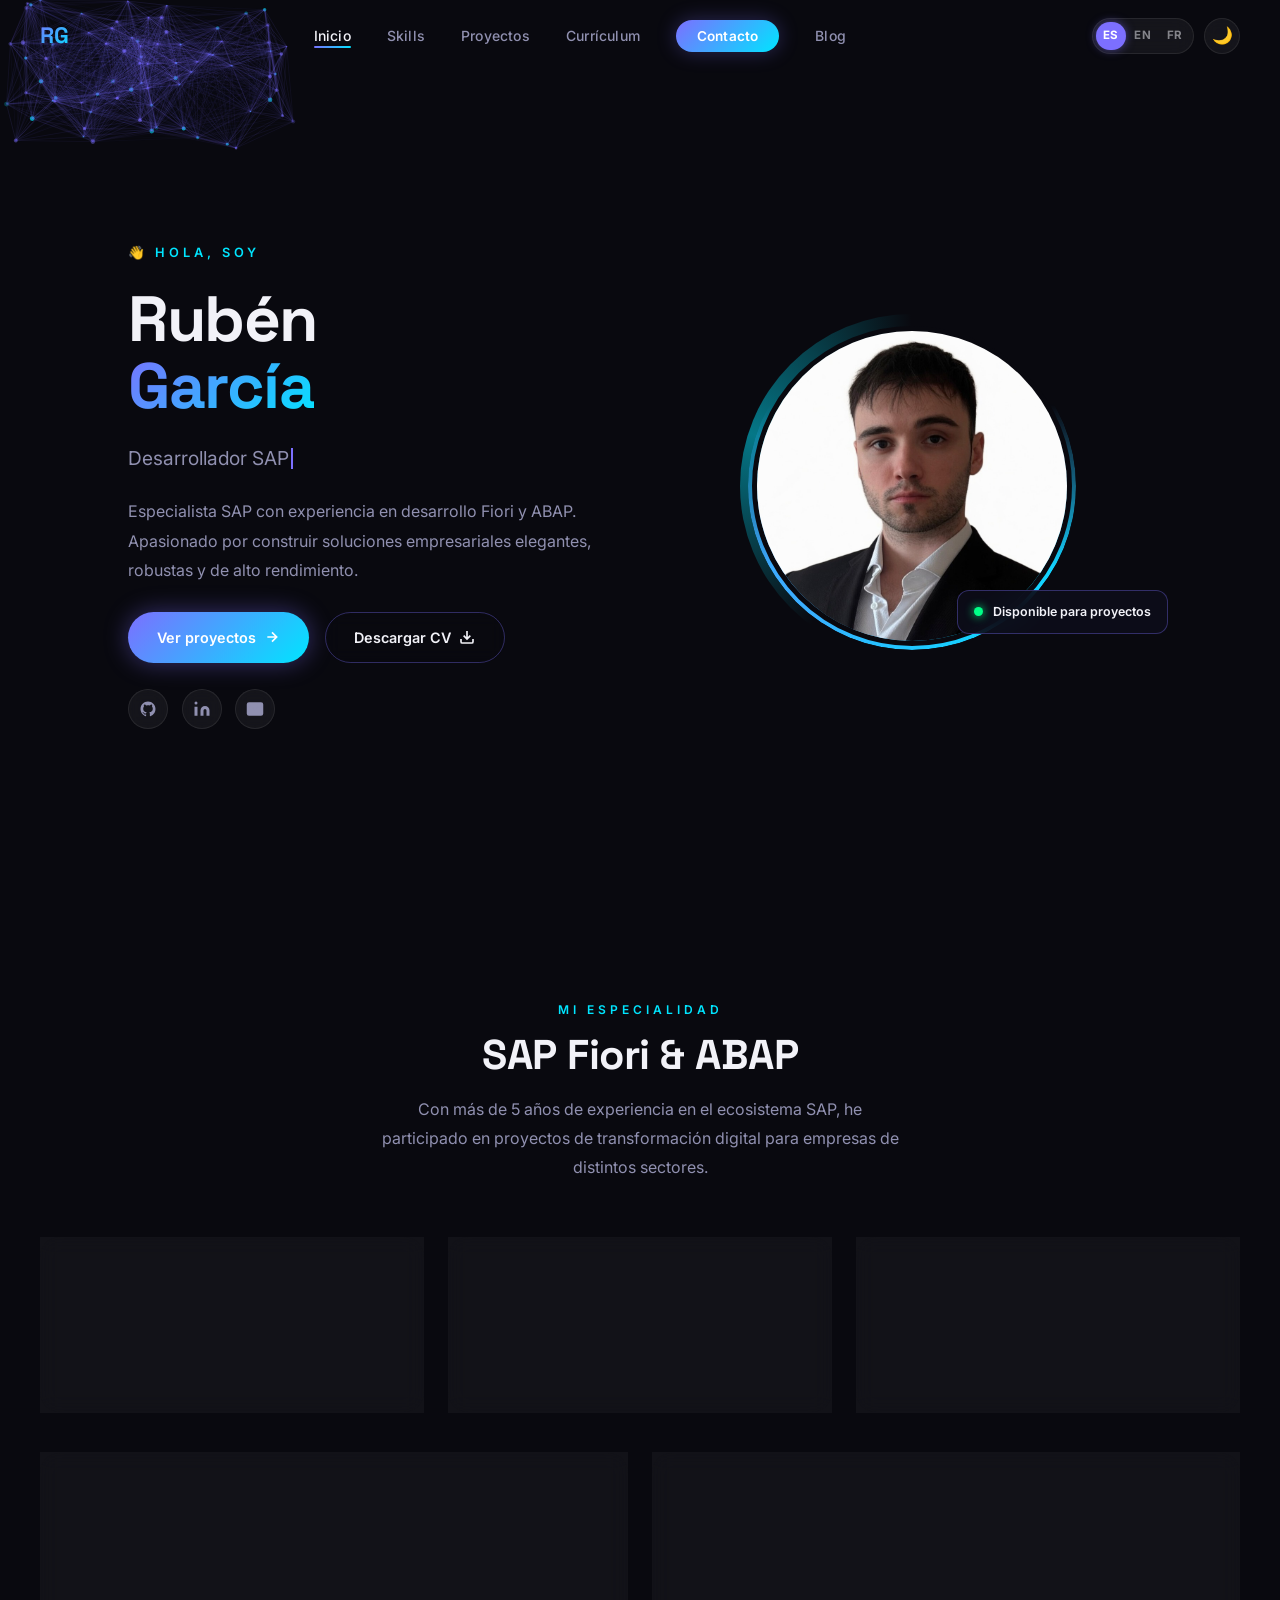
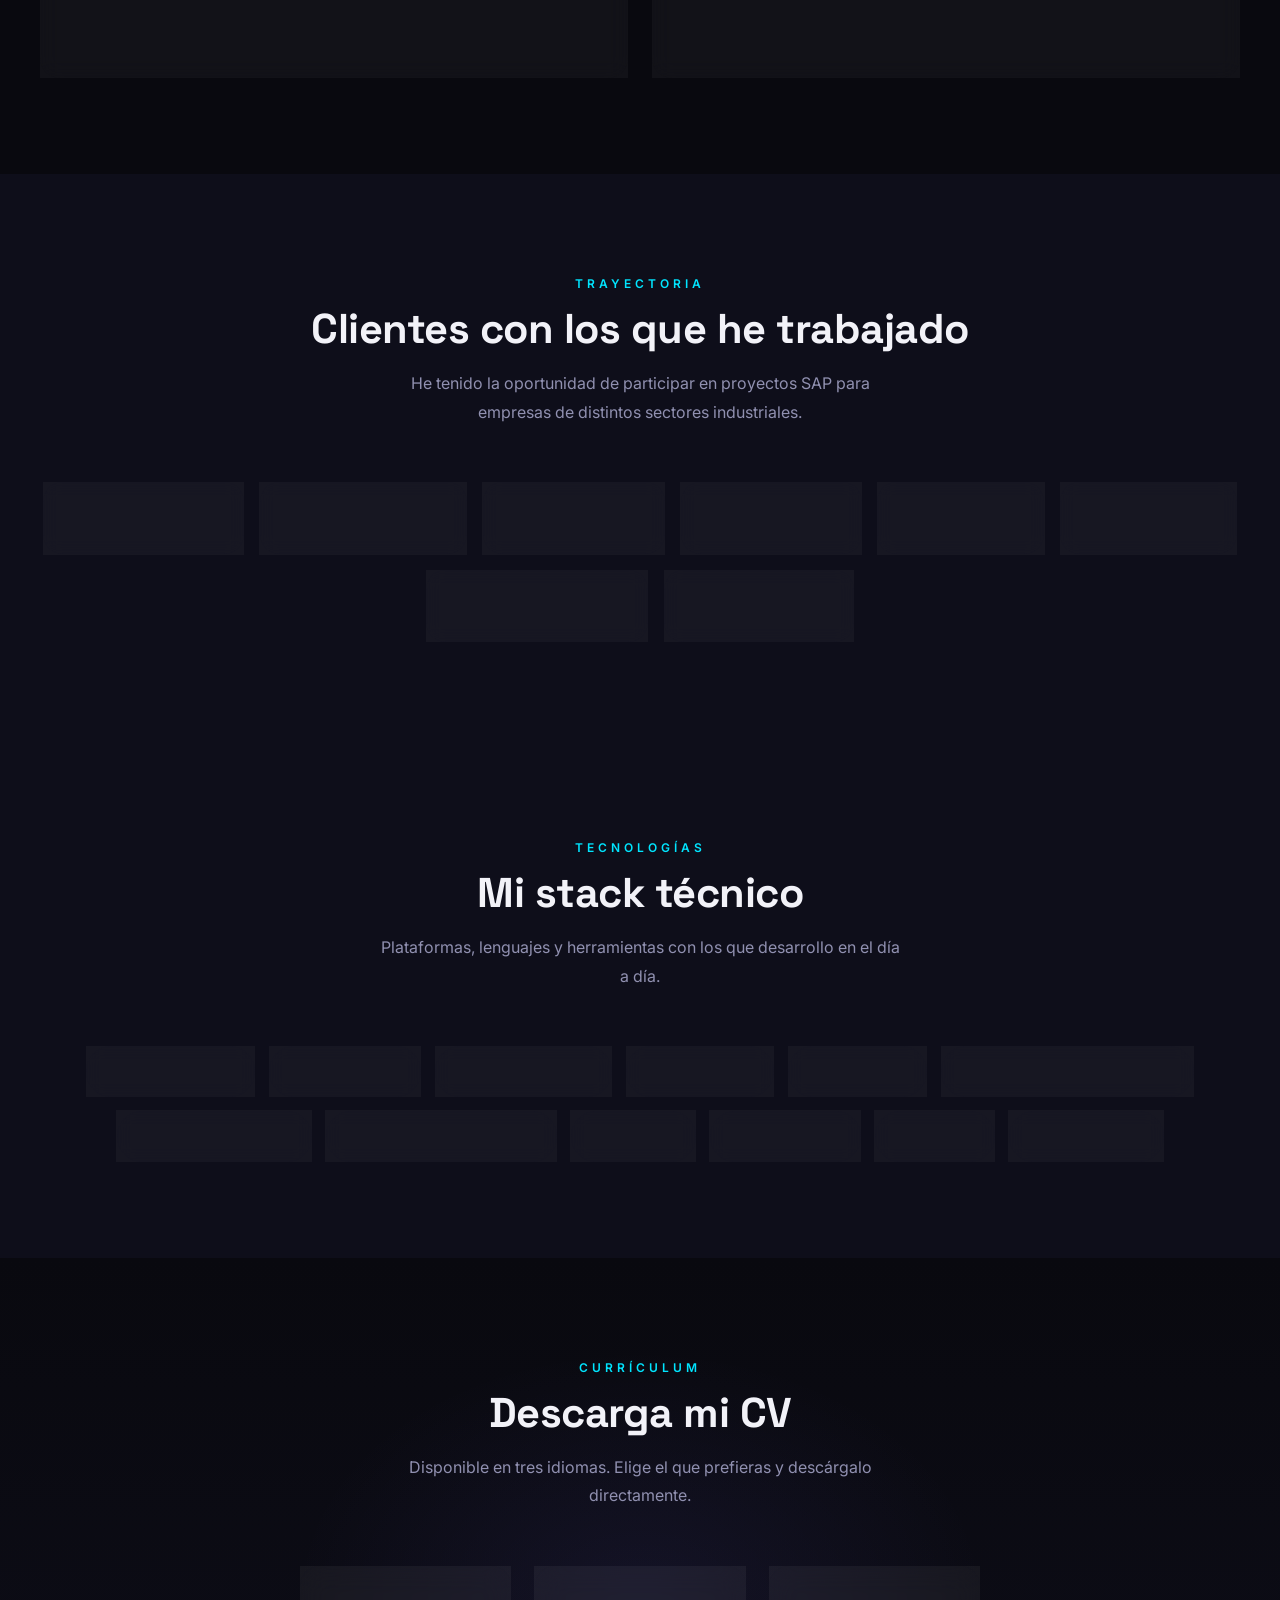
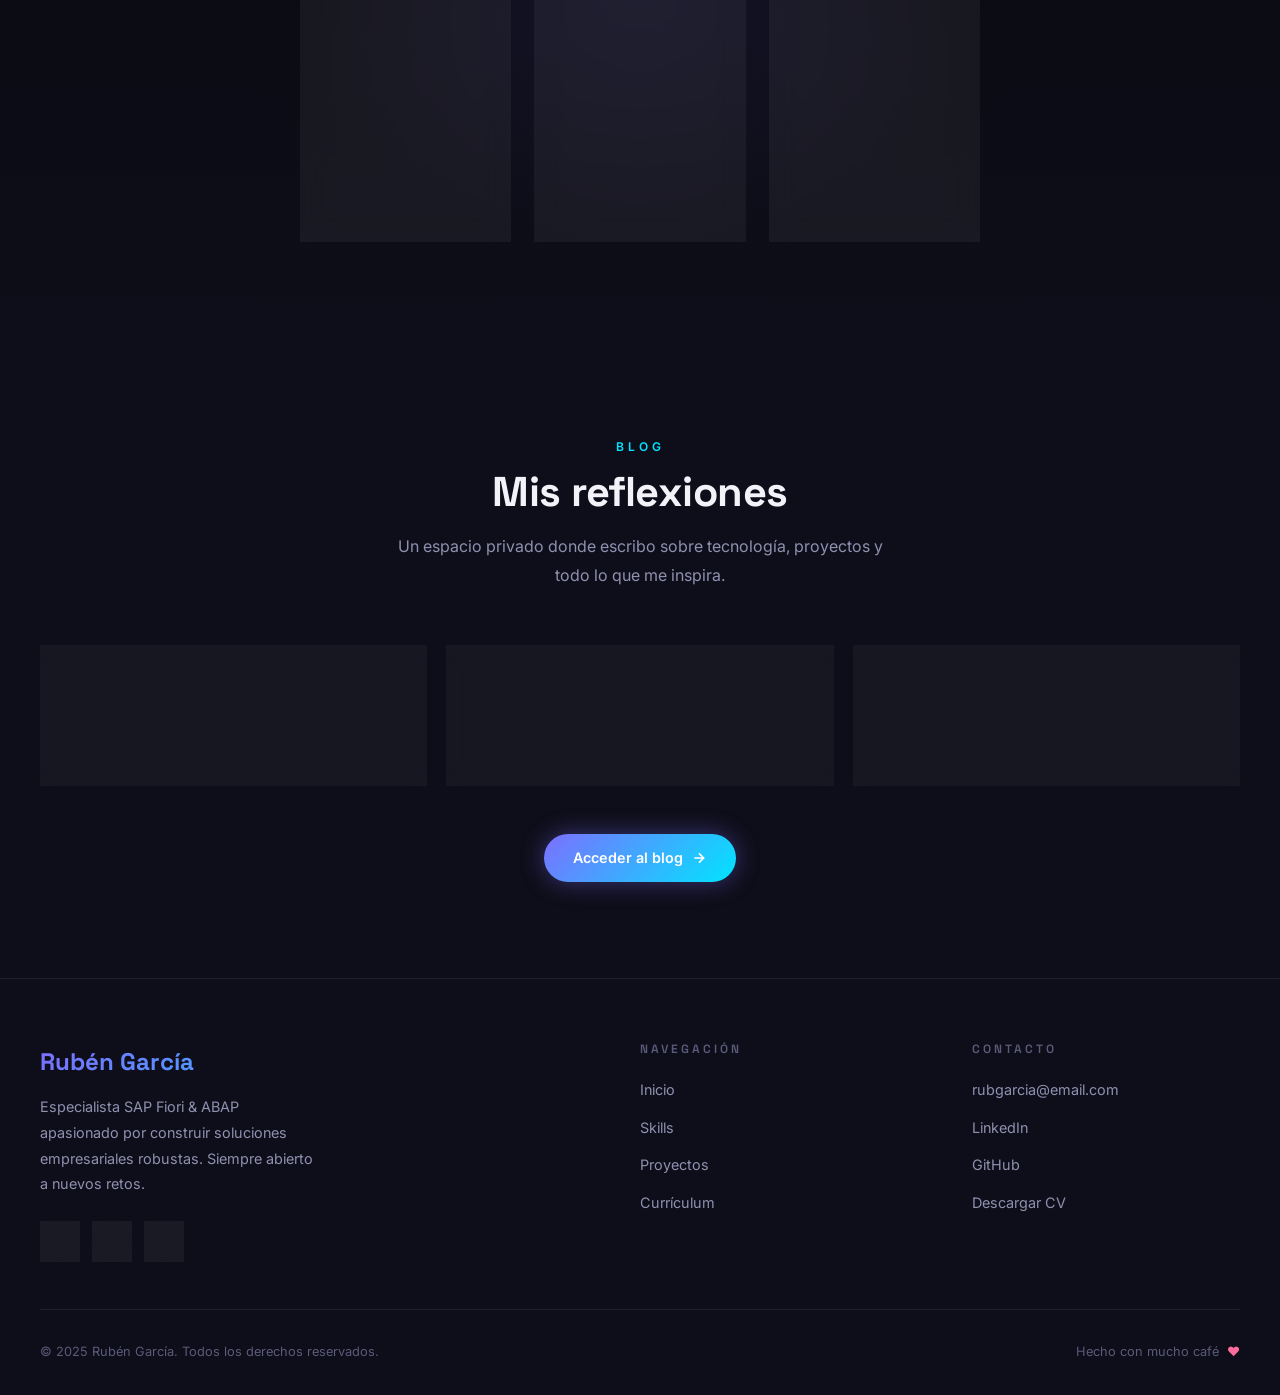
==== commit abee6fef: "Fix errores Skills + Nuevos cambios en blogs. Contraseña por blog, admin mode, edition y título encr" ====
--- a/index.html
+++ b/index.html
@@ -363,10 +363,10 @@
     </div>
   </footer>
 
-  <script src="js/i18n.js"></script>
-  <script src="js/data.js"></script>
-  <script src="js/blog.js"></script>
-  <script src="js/main.js"></script>
+  <script src="js/i18n.js?v=2"></script>
+  <script src="js/data.js?v=2"></script>
+  <script src="js/blog.js?v=2"></script>
+  <script src="js/main.js?v=2"></script>
 </body>
 
 </html>
--- a/css/styles.css
+++ b/css/styles.css
@@ -1068,8 +1068,38 @@
   font-size: 0.62rem; font-weight: 700; letter-spacing: 0.5px; text-transform: uppercase;
   padding: 0.15rem 0.5rem; border-radius: var(--radius-full);
 }
-.admin-badge-static { background: rgba(0,229,255,0.1); color: var(--accent-cyan); border: 1px solid rgba(0,229,255,0.2); }
-.admin-badge-local  { background: rgba(124,111,255,0.12); color: var(--accent-purple); border: 1px solid rgba(124,111,255,0.22); }
+.admin-badge-static   { background: rgba(0,229,255,0.1); color: var(--accent-cyan); border: 1px solid rgba(0,229,255,0.2); }
+.admin-badge-local    { background: rgba(124,111,255,0.12); color: var(--accent-purple); border: 1px solid rgba(124,111,255,0.22); }
+.admin-badge-public   { background: rgba(0,229,255,.15); color: var(--accent-cyan); border: 1px solid rgba(0,229,255,.3); }
+.admin-badge-private  { background: rgba(255,107,107,.12); color: #ff6b6b; border: 1px solid rgba(255,107,107,.3); }
+.admin-badge-legacy   { background: rgba(255,200,100,.12); color: #ffc864; border: 1px solid rgba(255,200,100,.3); }
+
+/* Blog locked cards */
+.blog-card-locked {
+  border-style: dashed;
+  opacity: 0.85;
+}
+.blog-card-locked:hover, .blog-card-locked:focus {
+  opacity: 1;
+  border-color: var(--accent-purple);
+  border-style: solid;
+}
+.blog-locked-title {
+  display: flex; align-items: center; gap: 0.5rem;
+}
+.blog-lock-badge {
+  font-size: 1.1rem; flex-shrink: 0;
+}
+.blog-locked-title-text {
+  overflow: hidden; text-overflow: ellipsis; white-space: nowrap;
+}
+.blog-tag-private {
+  background: rgba(255,107,107,.15); color: #ff6b6b;
+  border: 1px solid rgba(255,107,107,.3);
+}
+.blog-card-private-unlocked {
+  border-color: rgba(124,111,255,.4);
+}
 
 /* Export area */
 .admin-export-area {
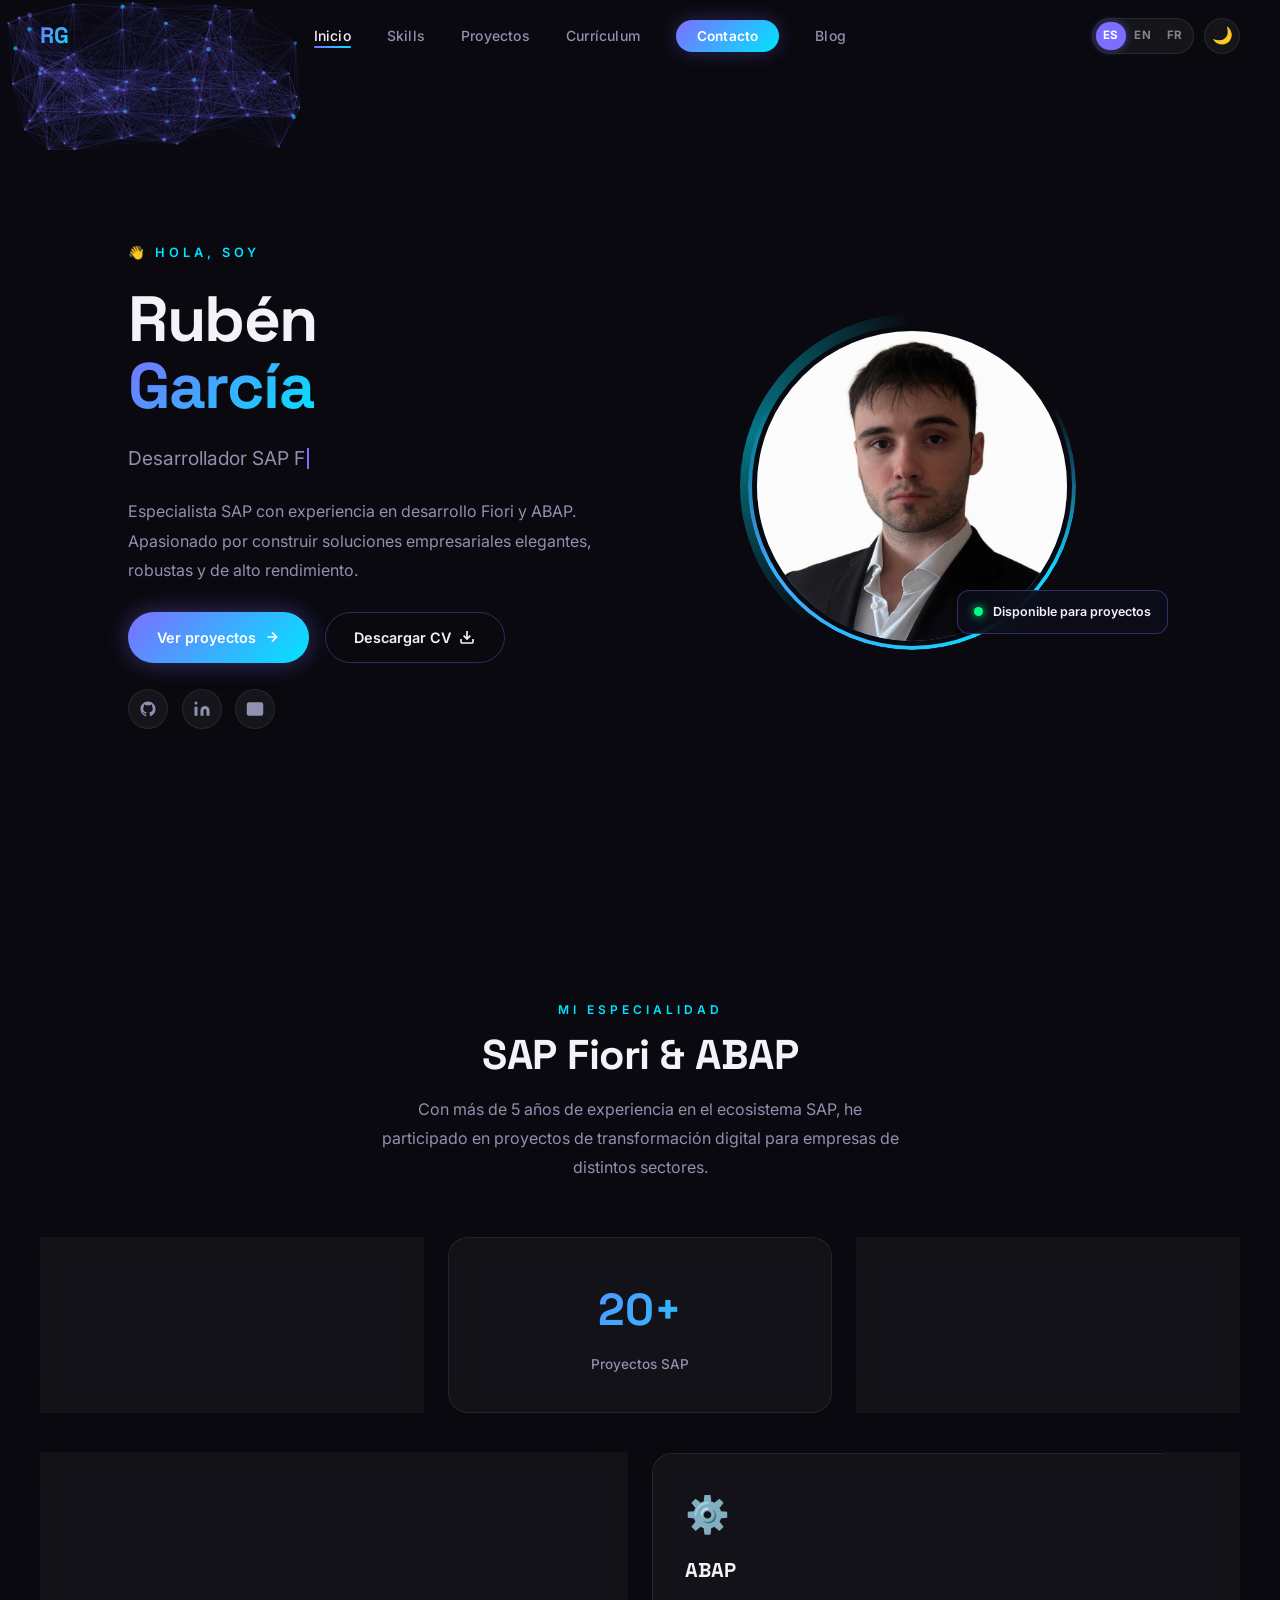
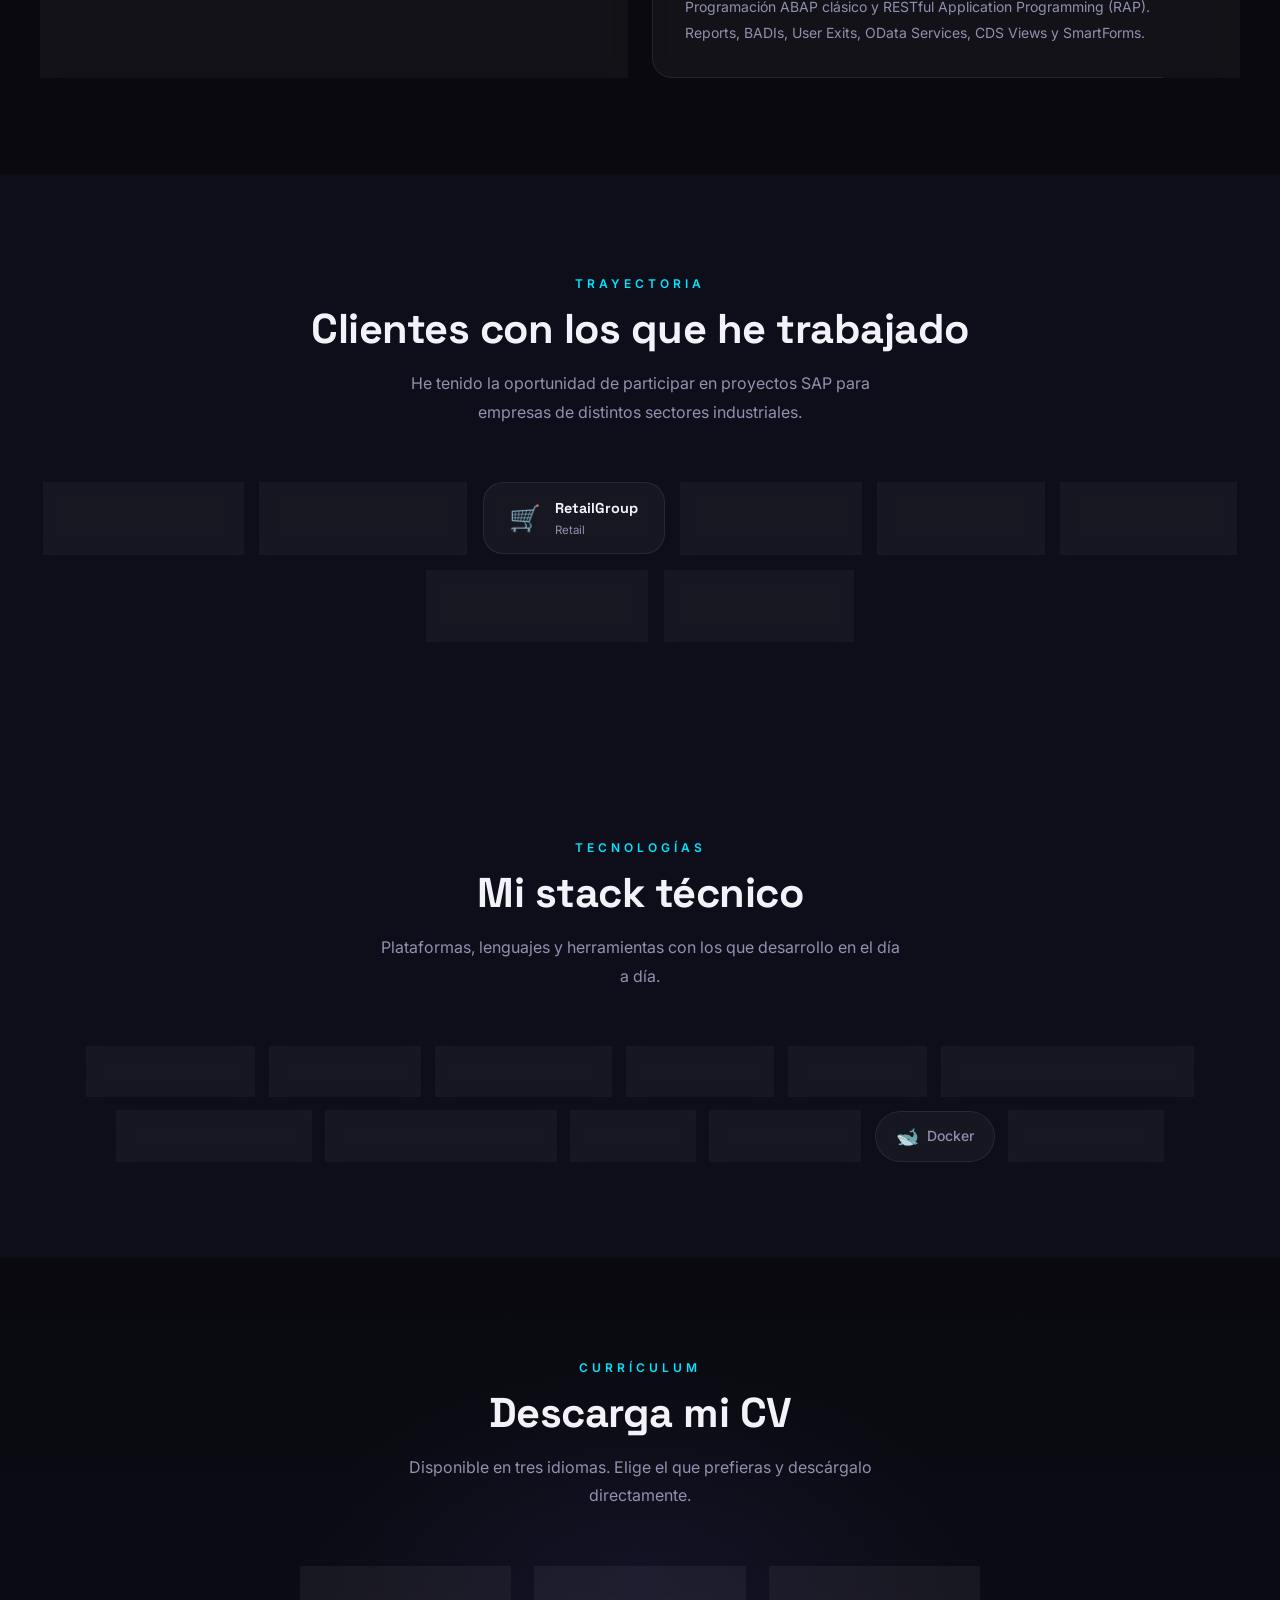
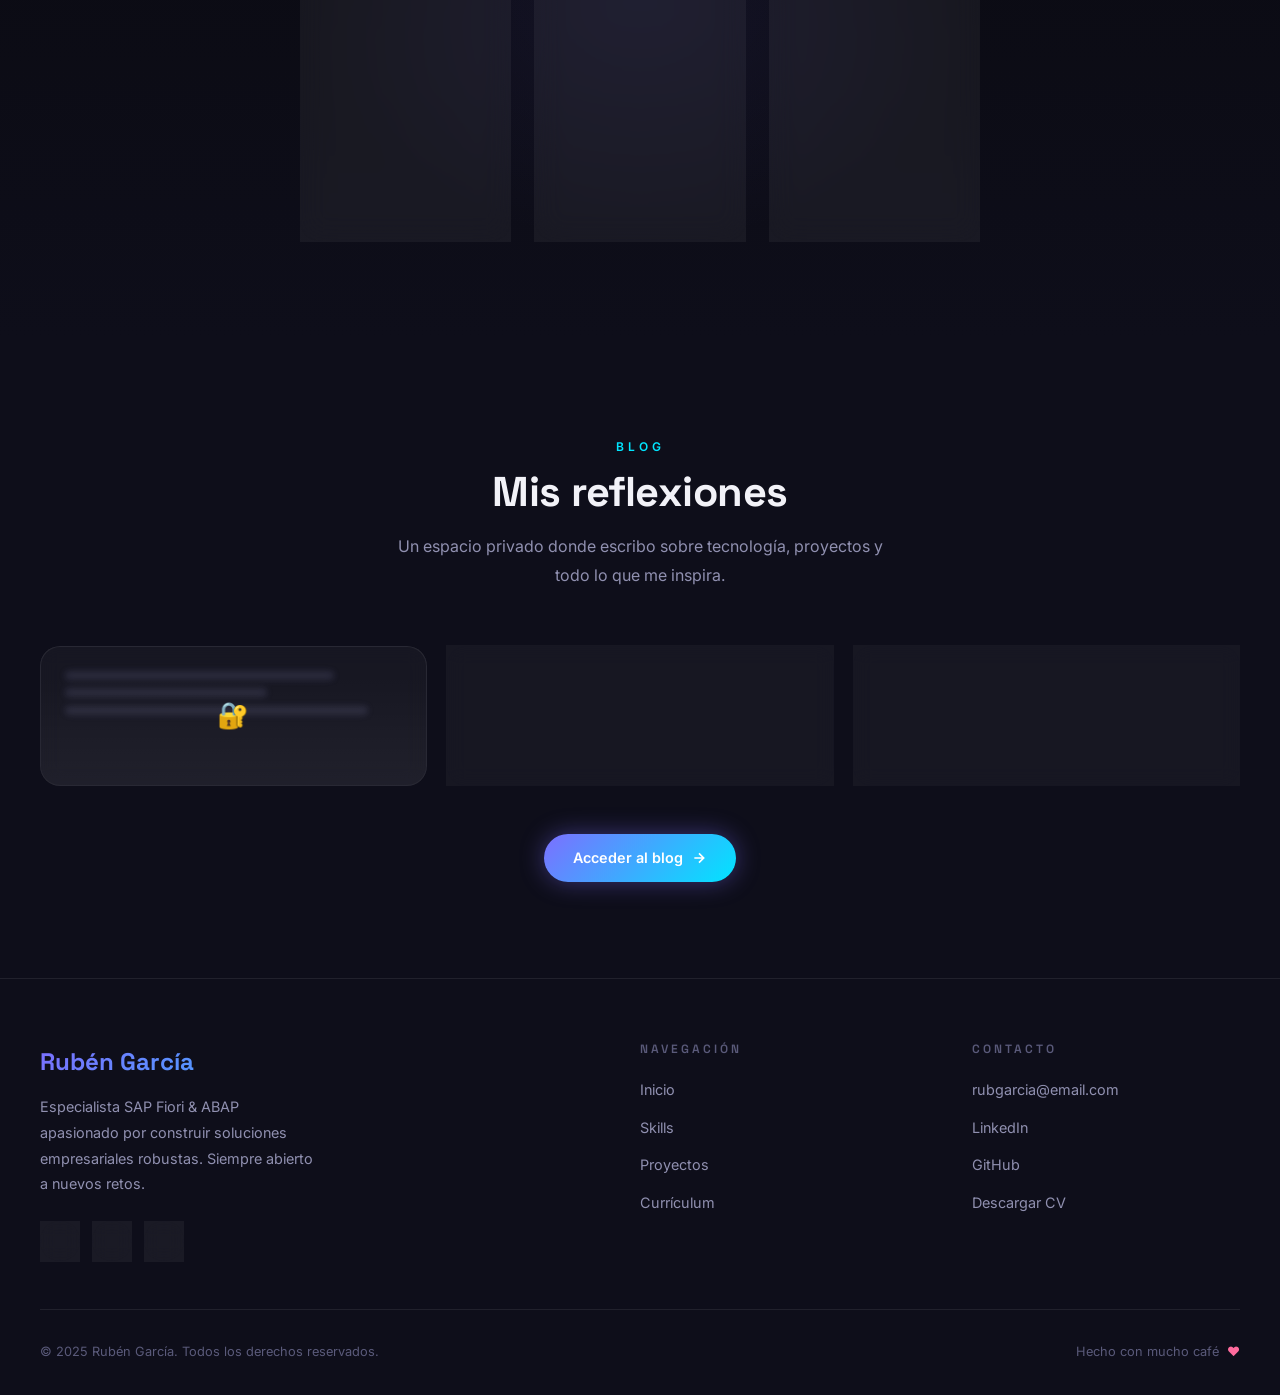
==== commit d39801ec: "Fix definitivo Skills" ====
--- a/index.html
+++ b/index.html
@@ -364,6 +364,7 @@
   </footer>
 
   <script src="js/i18n.js?v=2"></script>
+  <script src="js/dataSkills.js?v=1"></script>
   <script src="js/data.js?v=2"></script>
   <script src="js/blog.js?v=2"></script>
   <script src="js/main.js?v=2"></script>
--- a/css/styles.css
+++ b/css/styles.css
@@ -767,6 +767,7 @@
 .blog-post-title {
   font-family: var(--font-heading); font-size: 1.1rem; font-weight: 700;
   color: var(--text-primary); line-height: 1.35;
+  overflow-wrap: break-word; word-break: break-word;
 }
 .blog-post-body {
   font-size: 0.875rem; color: var(--text-secondary); line-height: 1.8; flex: 1;
@@ -794,7 +795,7 @@
 .blog-list-section { padding: 0 2rem 6rem; }
 .blog-list-grid {
   max-width: 1200px; margin: 0 auto;
-  display: grid; grid-template-columns: repeat(3,1fr); gap: 1.75rem;
+  display: grid; grid-template-columns: repeat(auto-fill, minmax(300px, 1fr)); gap: 1.75rem;
 }
 .blog-list-card {
   background: var(--bg-card); border: 1px solid var(--border);
@@ -1071,8 +1072,10 @@
 .admin-badge-static   { background: rgba(0,229,255,0.1); color: var(--accent-cyan); border: 1px solid rgba(0,229,255,0.2); }
 .admin-badge-local    { background: rgba(124,111,255,0.12); color: var(--accent-purple); border: 1px solid rgba(124,111,255,0.22); }
 .admin-badge-public   { background: rgba(0,229,255,.15); color: var(--accent-cyan); border: 1px solid rgba(0,229,255,.3); }
-.admin-badge-private  { background: rgba(255,107,107,.12); color: #ff6b6b; border: 1px solid rgba(255,107,107,.3); }
-.admin-badge-legacy   { background: rgba(255,200,100,.12); color: #ffc864; border: 1px solid rgba(255,200,100,.3); }
+.admin-badge-private    { background: rgba(255,107,107,.12); color: #ff6b6b; border: 1px solid rgba(255,107,107,.3); }
+.admin-badge-protected  { background: rgba(255,159,67,.12);  color: #ff9f43; border: 1px solid rgba(255,159,67,.3); }
+.admin-badge-legacy     { background: rgba(255,200,100,.12); color: #ffc864; border: 1px solid rgba(255,200,100,.3); }
+.admin-badge-hidden     { background: rgba(140,140,140,.12); color: var(--text-muted); border: 1px solid rgba(140,140,140,.3); }
 
 /* Blog locked cards */
 .blog-card-locked {
@@ -1085,20 +1088,53 @@
   border-style: solid;
 }
 .blog-locked-title {
-  display: flex; align-items: center; gap: 0.5rem;
+  display: flex; align-items: center; gap: 0.5rem; overflow: hidden;
 }
 .blog-lock-badge {
   font-size: 1.1rem; flex-shrink: 0;
 }
 .blog-locked-title-text {
-  overflow: hidden; text-overflow: ellipsis; white-space: nowrap;
+  overflow: hidden; text-overflow: ellipsis; white-space: nowrap; min-width: 0;
 }
 .blog-tag-private {
   background: rgba(255,107,107,.15); color: #ff6b6b;
   border: 1px solid rgba(255,107,107,.3);
 }
+.blog-tag-protected {
+  background: rgba(255,159,67,.15); color: #ff9f43;
+  border: 1px solid rgba(255,159,67,.3);
+}
 .blog-card-private-unlocked {
   border-color: rgba(124,111,255,.4);
+}
+
+/* Protected post blur card */
+.blog-card-protected {
+  cursor: pointer;
+  border-color: rgba(255,159,67,.35);
+  border-style: dashed;
+}
+.blog-card-protected:hover, .blog-card-protected:focus {
+  border-color: #ff9f43;
+  border-style: solid;
+  opacity: 1;
+}
+.blog-protected-blur-zone {
+  filter: blur(6px);
+  user-select: none;
+  pointer-events: none;
+  margin: 0.4rem 0;
+}
+.blog-protected-cta {
+  display: flex; align-items: center; gap: 0.45rem;
+  font-size: 0.82rem; color: var(--text-muted); margin-top: auto;
+}
+
+/* Hidden post indicator (admin only) */
+.blog-card-hidden-note {
+  font-size: 0.75rem; color: var(--text-muted);
+  background: rgba(140,140,140,.1); border-radius: 4px;
+  padding: 0.15rem 0.5rem; display: inline-block; margin-bottom: 0.3rem;
 }
 
 /* Export area */
@@ -1129,12 +1165,19 @@
 @media (max-width: 640px) {
   .blog-list-grid { grid-template-columns: 1fr; }
   .blog-preview-cards { grid-template-columns: 1fr; }
+  .blog-list-section { padding: 0 1.25rem 4rem; }
   .blog-reader { padding: 6rem 1.25rem 3rem; }
   .blog-reader-back { flex-direction: column; align-items: flex-start; }
   .blog-year-filter { gap: 0.6rem; justify-content: flex-start; }
   .blog-toolbar-actions { margin-left: 0; width: 100%; justify-content: flex-end; }
   .admin-row { grid-template-columns: 1fr; }
   .admin-section { padding: 0 1.25rem 4rem; }
+  .admin-post-item { flex-wrap: wrap; gap: 0.6rem; }
+  .admin-post-item-info { flex: 1 1 calc(100% - 3rem); min-width: 0; }
+  .admin-post-item-actions { flex-wrap: wrap; gap: 0.3rem; justify-content: flex-end; width: 100%; }
+  .admin-card { padding: 1.25rem; }
+  .admin-card-header { flex-wrap: wrap; }
+  .search-container { padding: 0 1.25rem; }
 }
 [data-theme="light"] .blog-year-select { background: var(--bg-card); }
 [data-theme="light"] .admin-input,
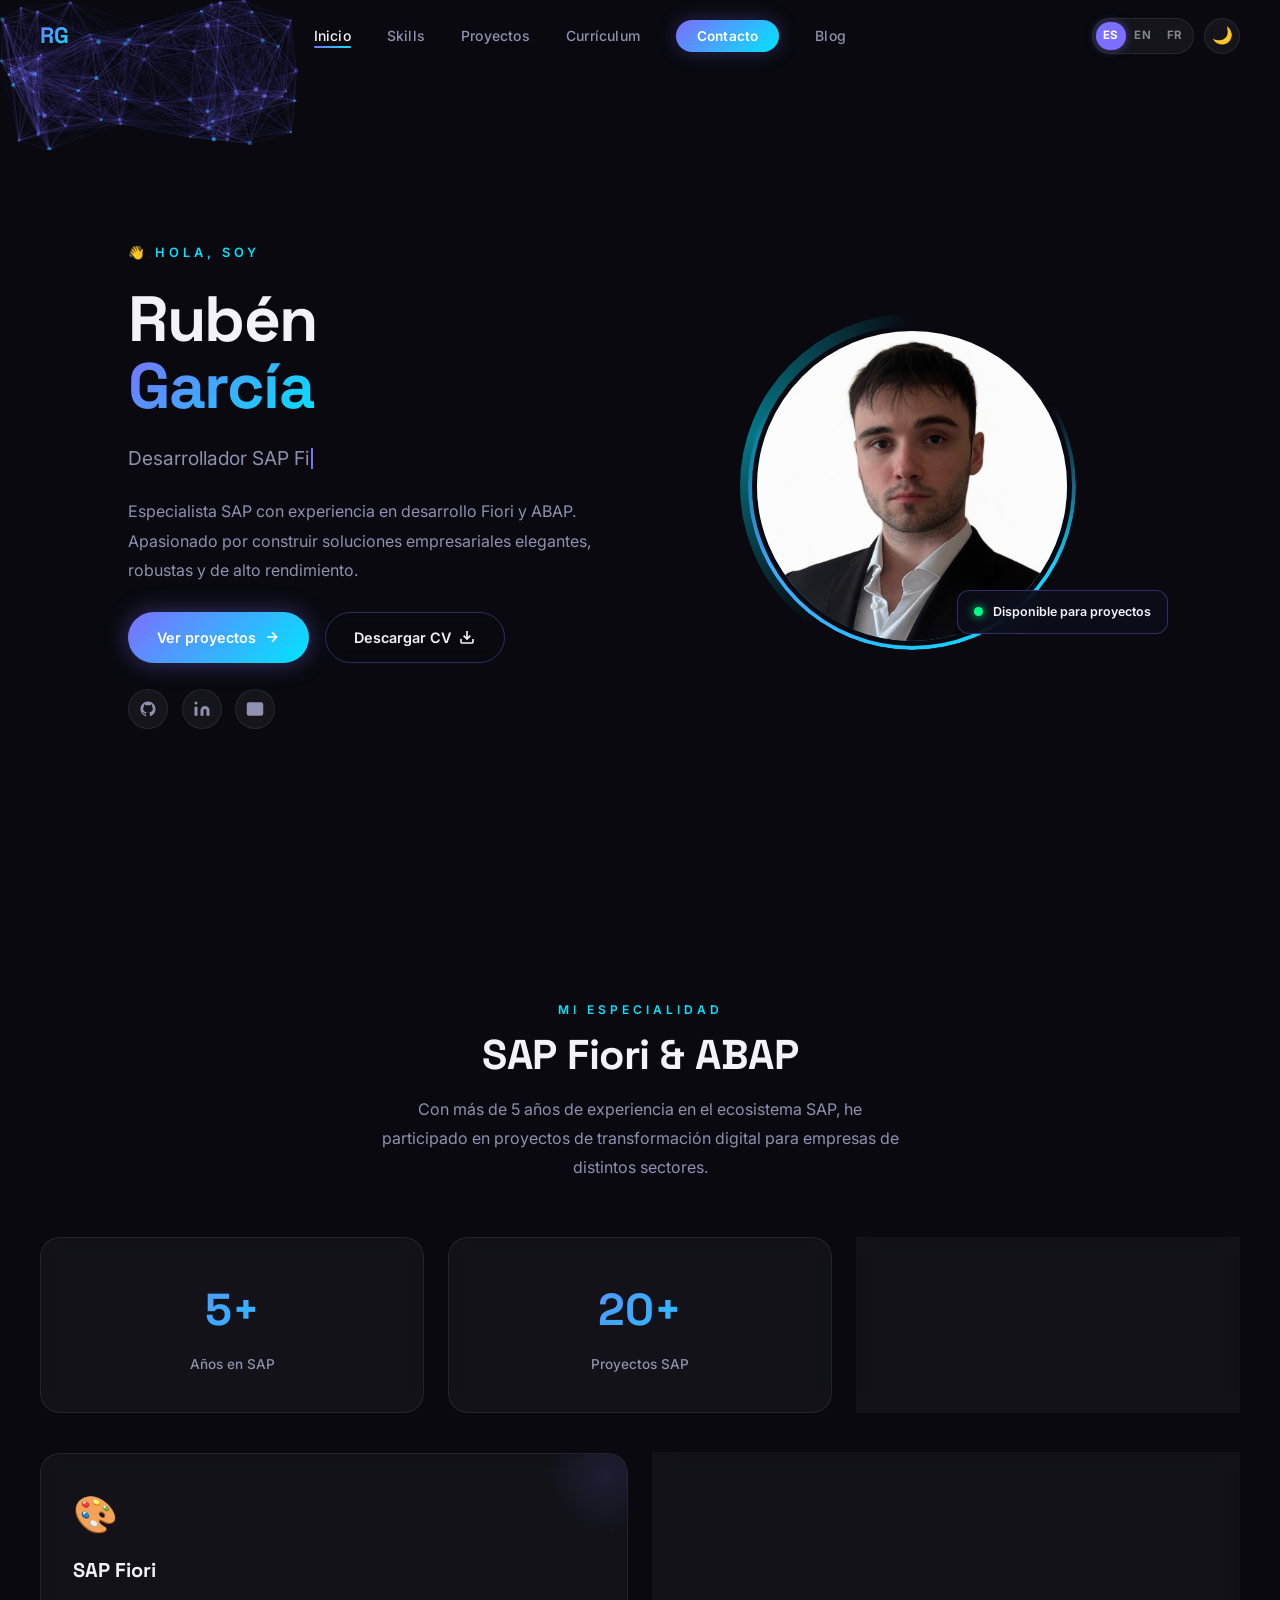
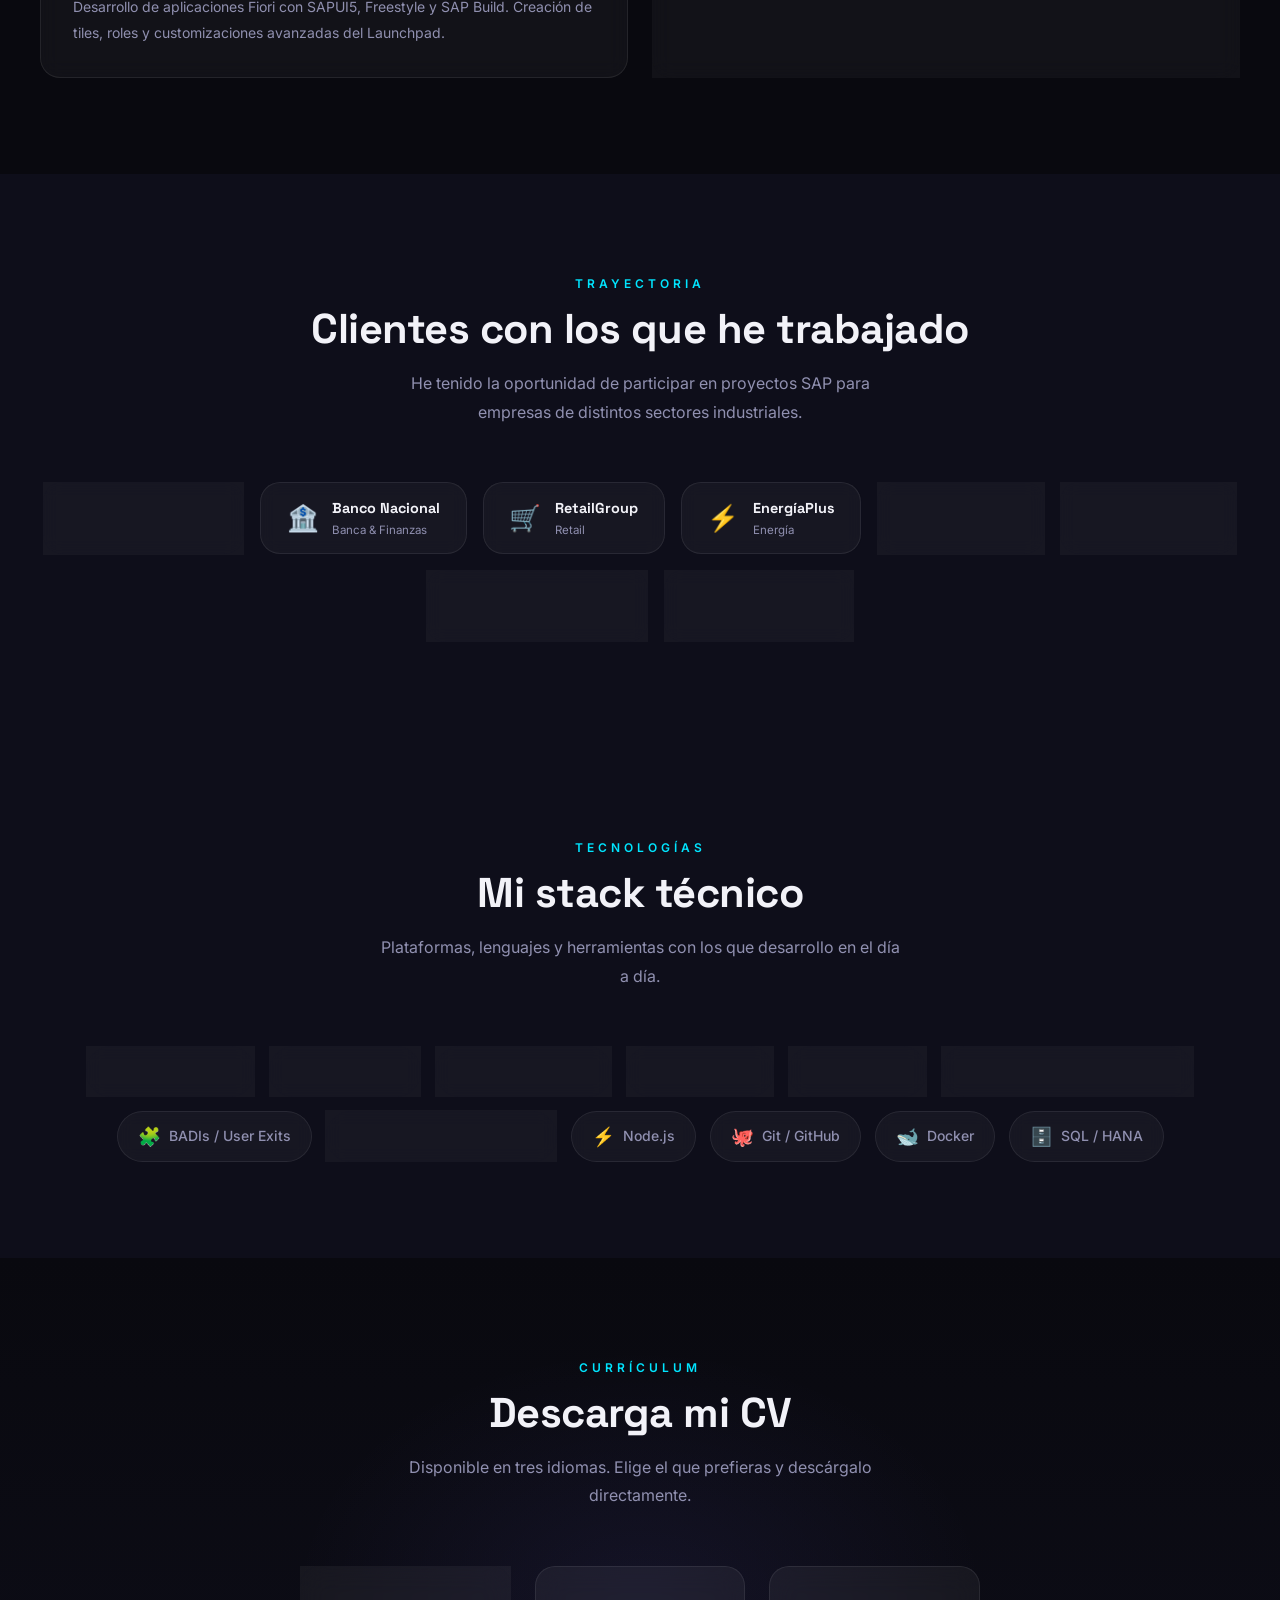
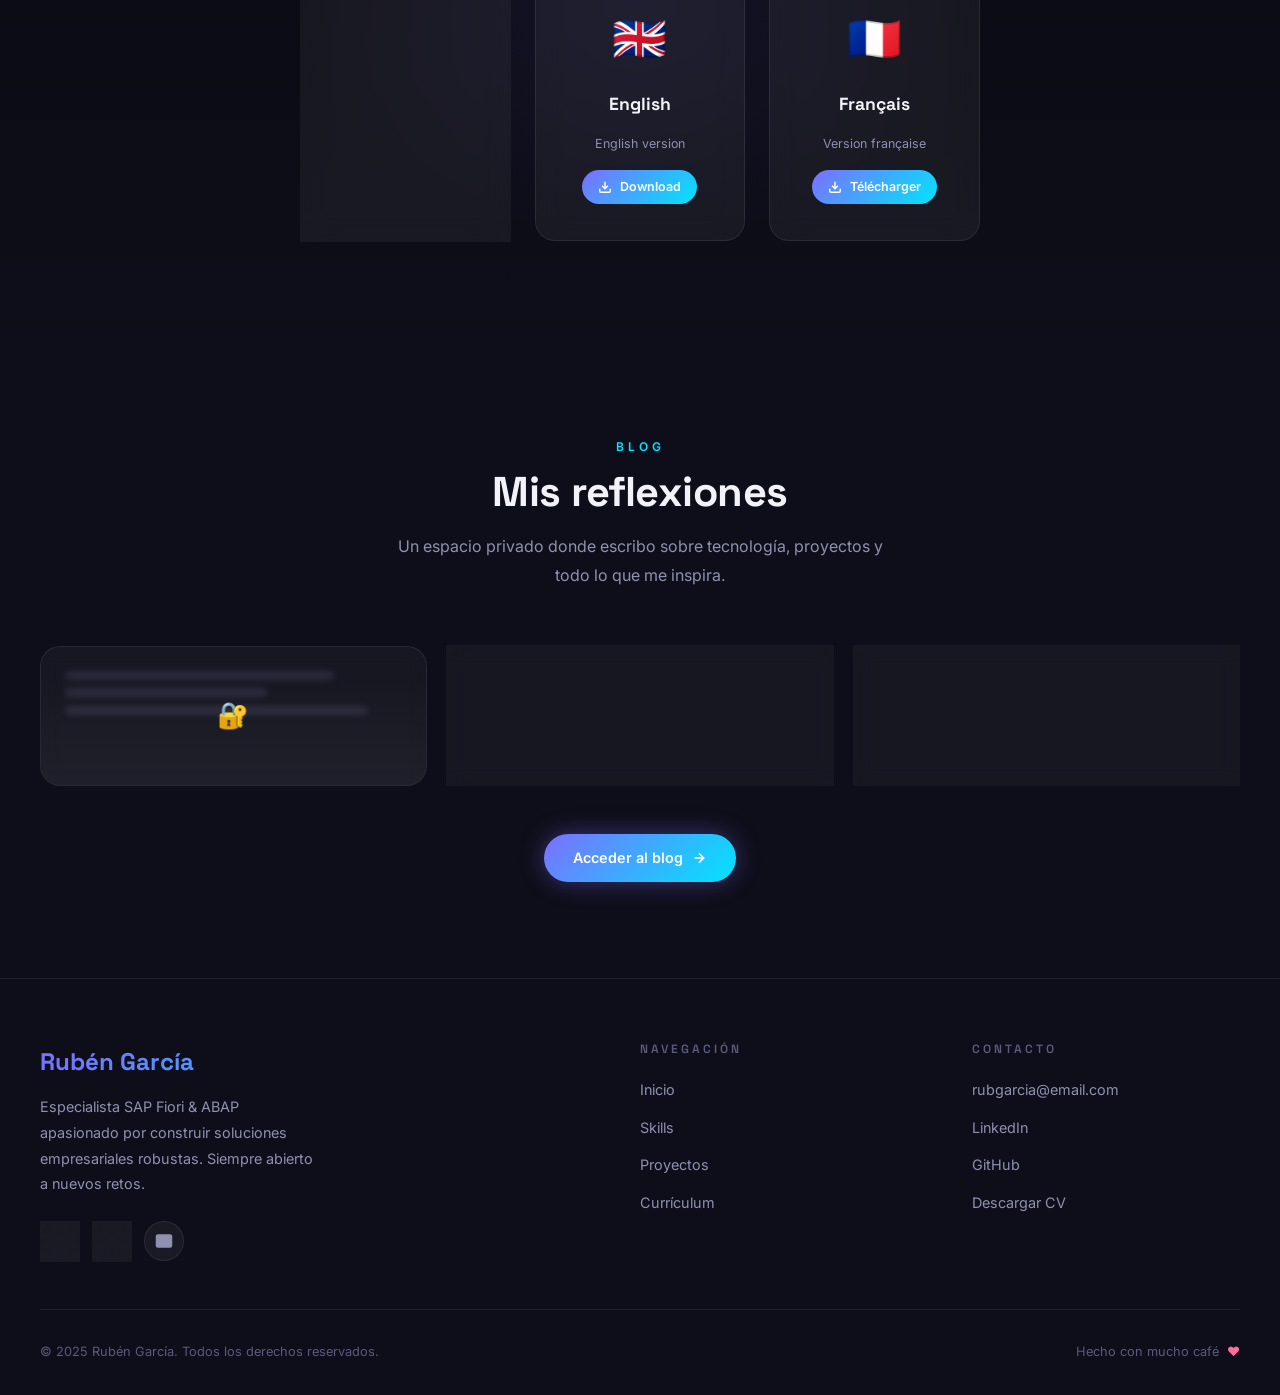
==== commit 5d0a8d67: "New posts in json for updates" ====
--- a/index.html
+++ b/index.html
@@ -365,7 +365,6 @@
 
   <script src="js/i18n.js?v=2"></script>
   <script src="js/dataSkills.js?v=1"></script>
-  <script src="js/data.js?v=2"></script>
   <script src="js/blog.js?v=2"></script>
   <script src="js/main.js?v=2"></script>
 </body>
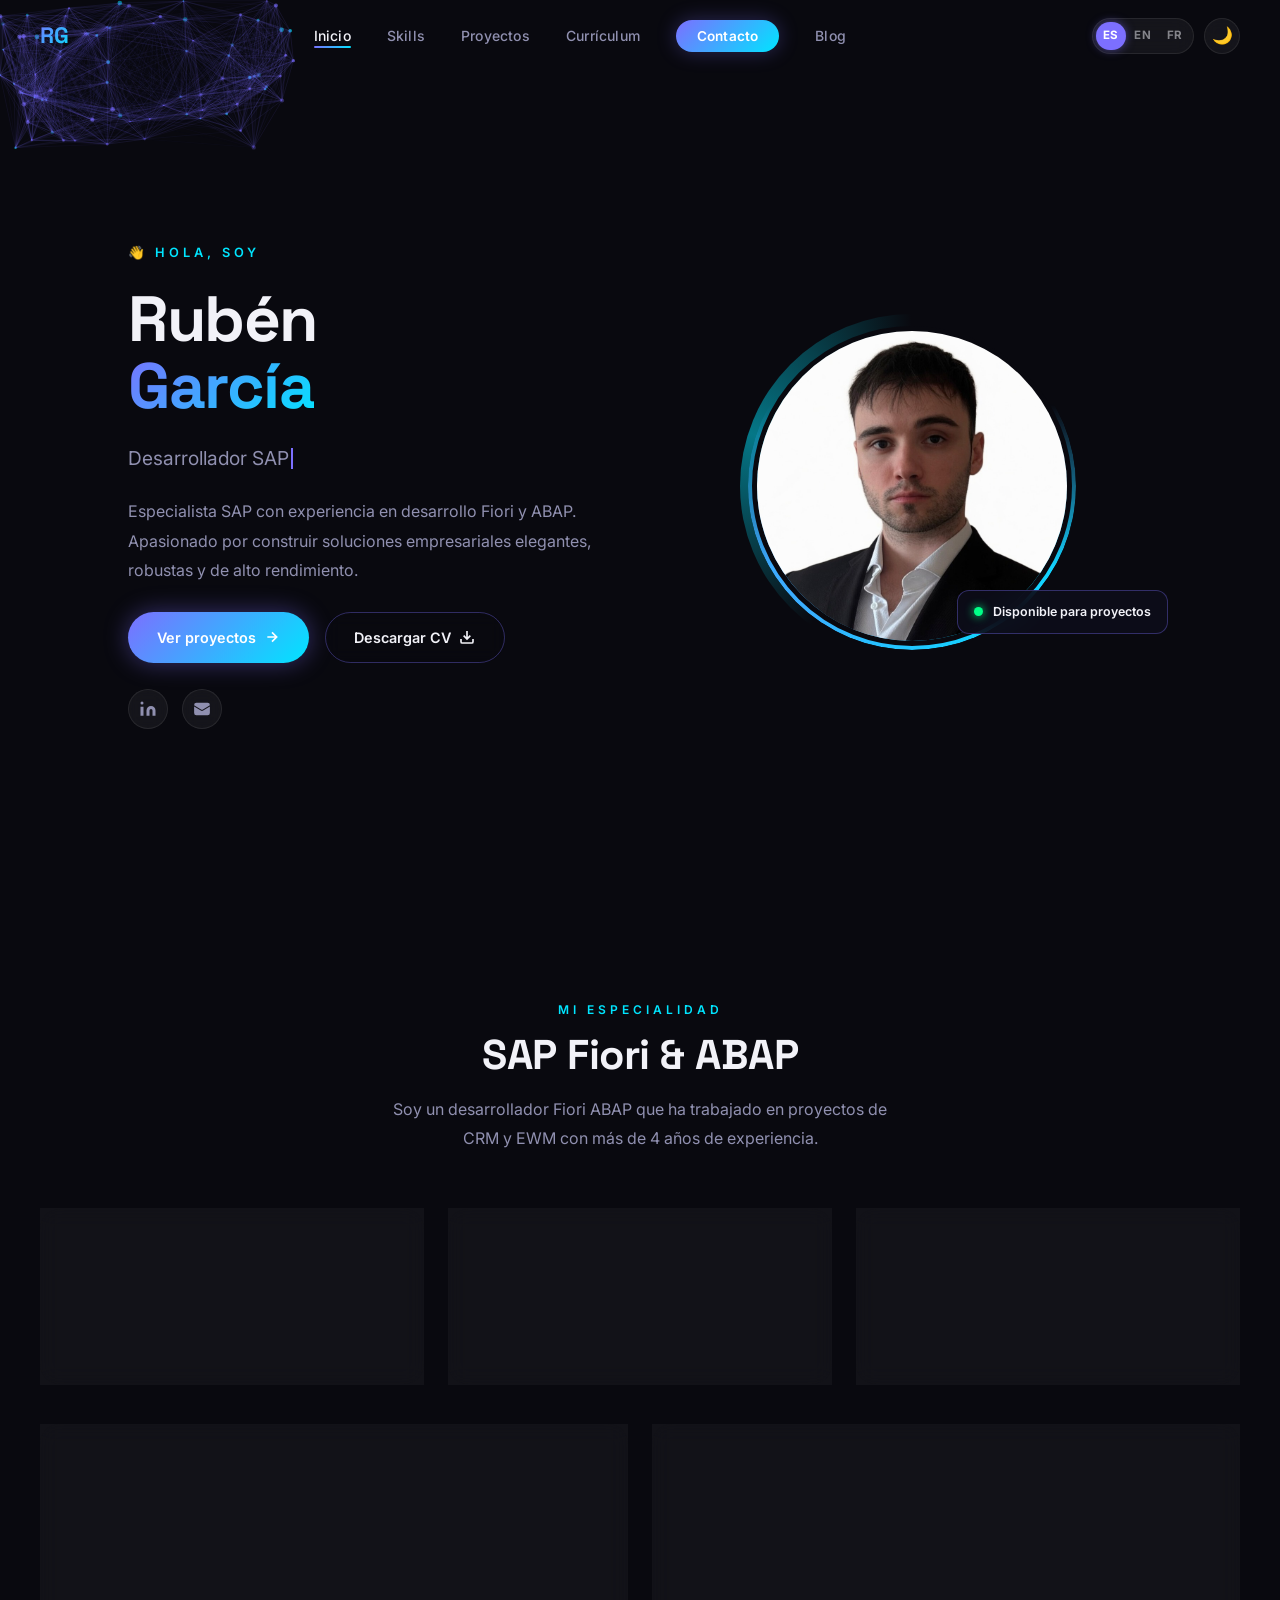
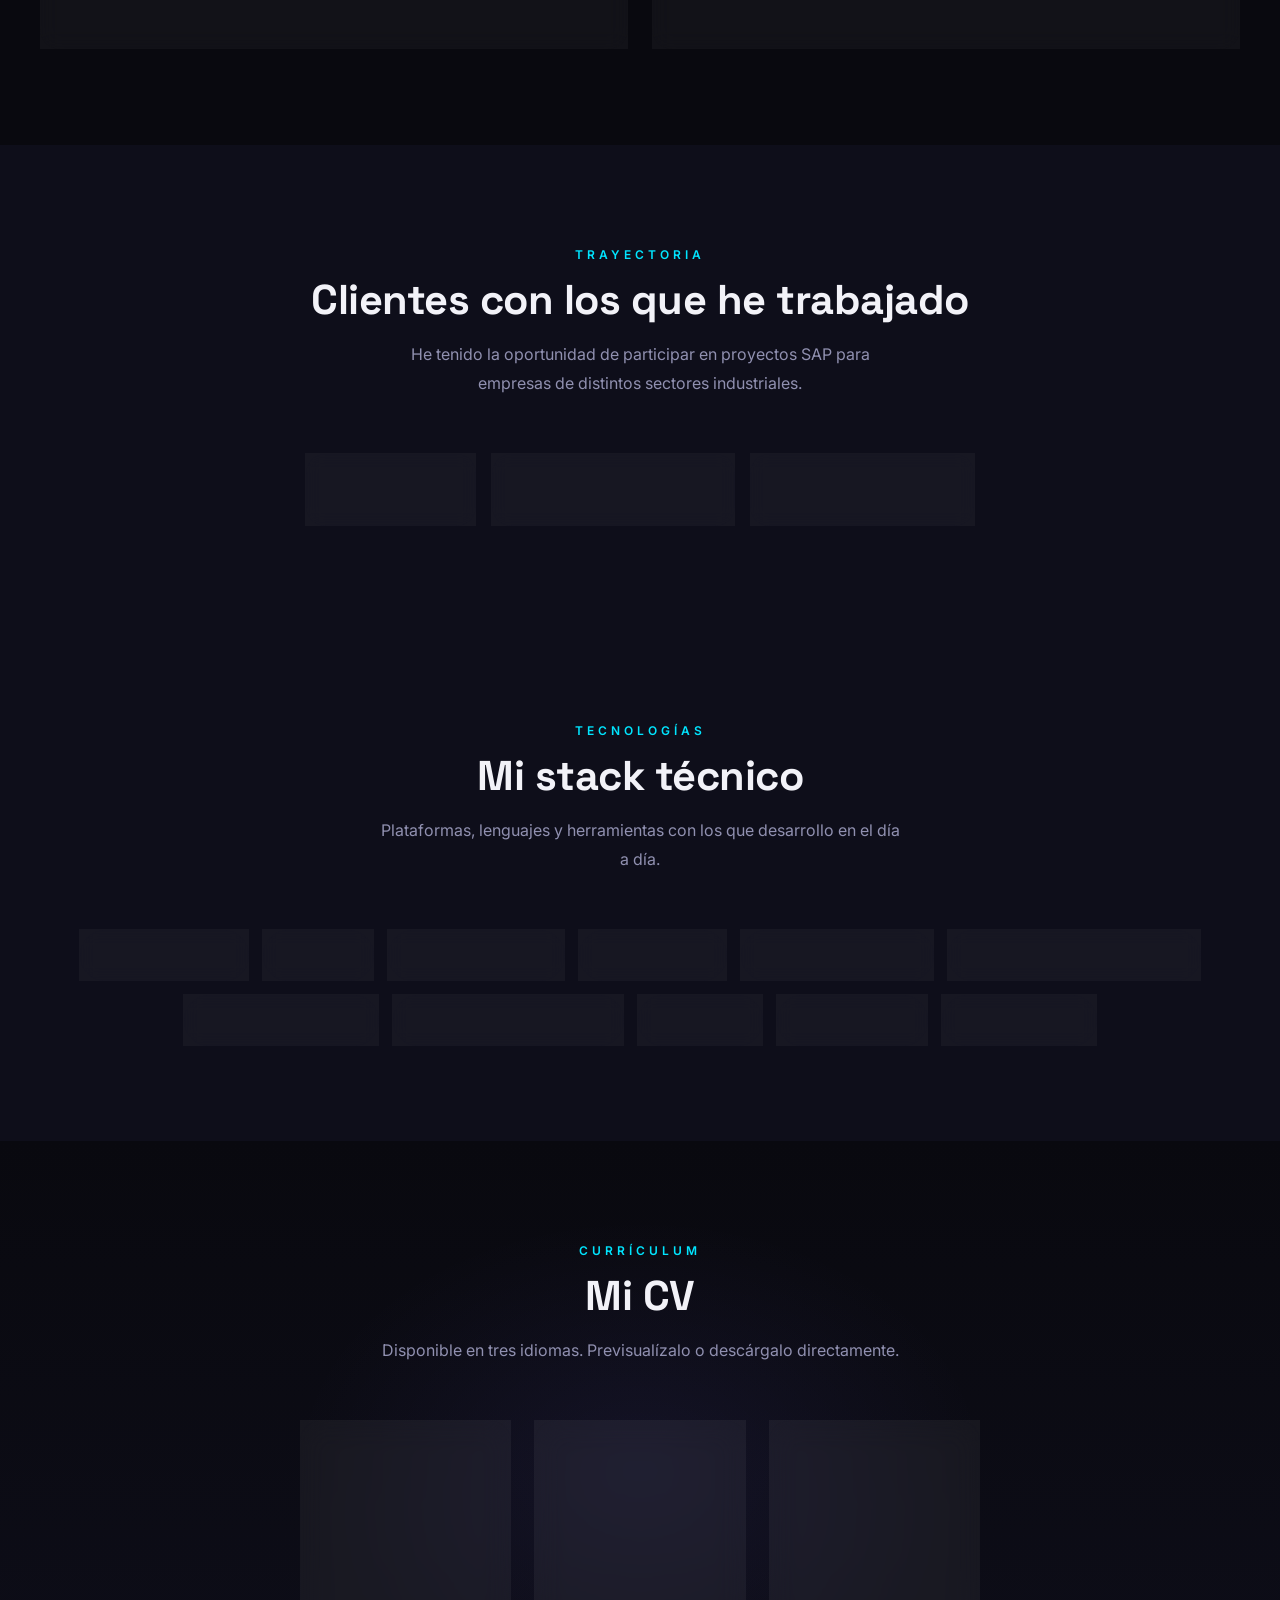
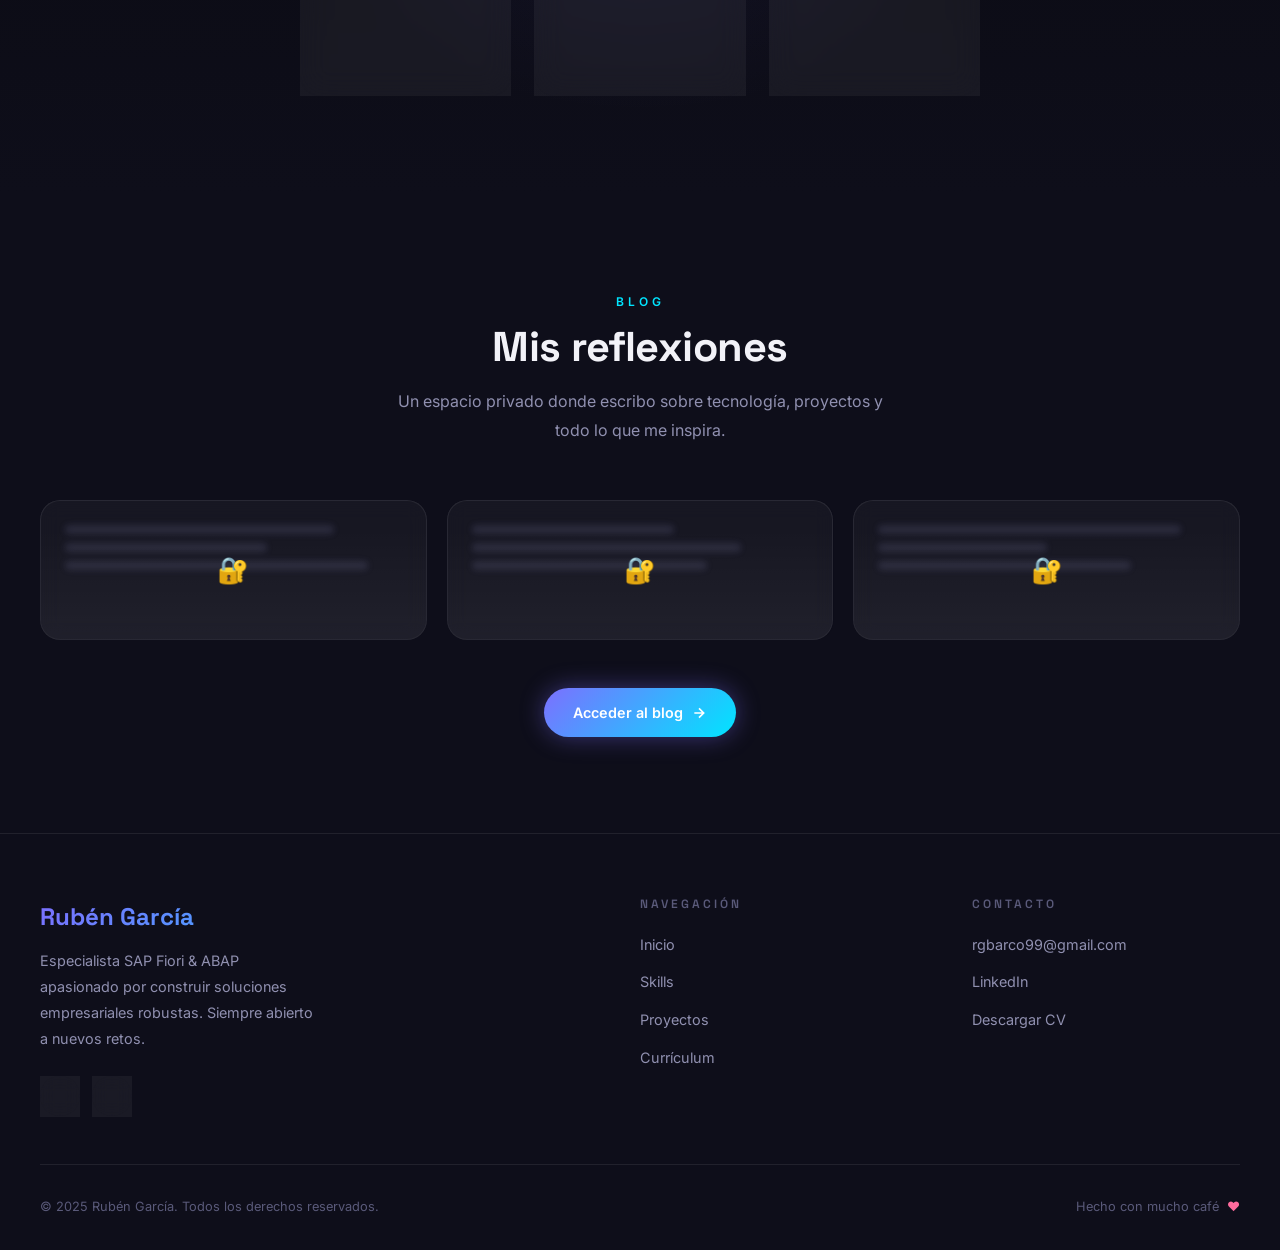
==== commit df9d2d74: "Cambios sobre proyectos y conocimientos reales + CV's subidos con visor y opción de descarga." ====
--- a/index.html
+++ b/index.html
@@ -97,19 +97,12 @@
 
           <!-- Social icons -->
           <div class="hero-social" role="list" aria-label="Redes sociales">
-            <a href="https://github.com/rubgarcia" target="_blank" rel="noopener" class="social-icon"
-              aria-label="GitHub" role="listitem">
-              <svg viewBox="0 0 24 24"><path d="M12 2C6.477 2 2 6.484 2 12.017c0 4.425 2.865 8.18 6.839 9.504.5.092.682-.217.682-.483 0-.237-.008-.868-.013-1.703-2.782.605-3.369-1.343-3.369-1.343-.454-1.158-1.11-1.466-1.11-1.466-.908-.62.069-.608.069-.608 1.003.07 1.531 1.032 1.531 1.032.892 1.53 2.341 1.088 2.91.832.092-.647.35-1.088.636-1.338-2.22-.253-4.555-1.113-4.555-4.951 0-1.093.39-1.988 1.029-2.688-.103-.253-.446-1.272.098-2.65 0 0 .84-.27 2.75 1.026A9.564 9.564 0 0112 6.844c.85.004 1.705.115 2.504.337 1.909-1.296 2.747-1.027 2.747-1.027.546 1.379.202 2.398.1 2.651.64.7 1.028 1.595 1.028 2.688 0 3.848-2.339 4.695-4.566 4.943.359.309.678.92.678 1.855 0 1.338-.012 2.419-.012 2.747 0 .268.18.58.688.482A10.019 10.019 0 0022 12.017C22 6.484 17.522 2 12 2z" /></svg>
-            </a>
-            <a href="https://linkedin.com/in/rubgarcia" target="_blank" rel="noopener" class="social-icon"
+            <a href="https://www.linkedin.com/in/rgbarco/" target="_blank" rel="noopener" class="social-icon"
               aria-label="LinkedIn" role="listitem">
               <svg viewBox="0 0 24 24"><path d="M16 8a6 6 0 016 6v7h-4v-7a2 2 0 00-2-2 2 2 0 00-2 2v7h-4v-7a6 6 0 016-6zM2 9h4v12H2z" /><circle cx="4" cy="4" r="2" /></svg>
             </a>
-            <a href="mailto:rubgarcia@email.com" class="social-icon" aria-label="Email" role="listitem">
-              <svg viewBox="0 0 24 24" fill="none" stroke="currentColor" stroke-width="2">
-                <path d="M4 4h16c1.1 0 2 .9 2 2v12c0 1.1-.9 2-2 2H4c-1.1 0-2-.9-2-2V6c0-1.1.9-2 2-2z" />
-                <polyline points="22,6 12,13 2,6" />
-              </svg>
+            <a href="mailto:rgbarco99@gmail.com" class="social-icon" aria-label="Email" role="listitem">
+              <svg viewBox="0 0 24 24"><path d="M1.5 8.67v8.58a3 3 0 003 3h15a3 3 0 003-3V8.67l-8.928 5.493a3 3 0 01-3.144 0L1.5 8.67z" /><path d="M22.5 6.908V6.75a3 3 0 00-3-3h-15a3 3 0 00-3 3v.158l9.714 5.978a1.5 1.5 0 001.572 0L22.5 6.908z" /></svg>
             </a>
           </div>
         </div>
@@ -136,21 +129,21 @@
         <div class="section-header reveal">
           <span class="section-label" data-i18n="about.label">Mi especialidad</span>
           <h2 class="section-title" data-i18n="about.title">SAP Fiori &amp; ABAP</h2>
-          <p class="section-subtitle" data-i18n="about.subtitle">Con más de 5 años de experiencia en el ecosistema SAP.</p>
+          <p class="section-subtitle" data-i18n="about.subtitle" id="about-subtitle">Soy un desarrollador Fiori ABAP que ha trabajado en proyectos de CRM y EWM con más de {years} años de experiencia.</p>
         </div>
 
         <!-- Stats -->
         <div class="stats-grid">
           <div class="stat-card reveal reveal-delay-1">
-            <div class="stat-value counter" data-target="5" data-suffix="+">0+</div>
+            <div class="stat-value counter" id="stat-experience-years" data-target="4" data-suffix="+">0+</div>
             <div class="stat-label" data-i18n="stat1.label">Años en SAP</div>
           </div>
           <div class="stat-card reveal reveal-delay-2">
-            <div class="stat-value counter" data-target="20" data-suffix="+">0+</div>
+            <div class="stat-value counter" data-target="10" data-suffix="+">0+</div>
             <div class="stat-label" data-i18n="stat2.label">Proyectos SAP</div>
           </div>
           <div class="stat-card reveal reveal-delay-3">
-            <div class="stat-value counter" data-target="8" data-suffix="">0</div>
+            <div class="stat-value counter" id="stat-clients-count" data-target="3" data-suffix="">0</div>
             <div class="stat-label" data-i18n="stat3.label">Clientes</div>
           </div>
         </div>
@@ -165,7 +158,7 @@
           <div class="expertise-card">
             <div class="expertise-icon">⚙️</div>
             <h3 class="expertise-title" data-i18n="exp.abap.title">ABAP</h3>
-            <p class="expertise-desc" data-i18n="exp.abap.desc">Programación ABAP clásico y RESTful (RAP). Reports, BADIs, OData, CDS Views.</p>
+            <p class="expertise-desc" data-i18n="exp.abap.desc">Programación ABAP clásico. Reports, BADIs, User Exits, OData Services, CDS Views y SmartForms.</p>
           </div>
         </div>
       </div>
@@ -210,49 +203,79 @@
       <div class="section-inner">
         <div class="section-header reveal">
           <span class="section-label" data-i18n="cv.label">Currículum</span>
-          <h2 class="section-title" data-i18n="cv.title">Descarga mi CV</h2>
-          <p class="section-subtitle" data-i18n="cv.subtitle">Disponible en tres idiomas. Elige el que prefieras y descárgalo directamente.</p>
+          <h2 class="section-title" data-i18n="cv.title">Mi CV</h2>
+          <p class="section-subtitle" data-i18n="cv.subtitle">Disponible en tres idiomas. Previsualízalo o descárgalo directamente.</p>
         </div>
         <div class="cv-grid">
-          <a href="assets/cv/cv-es.pdf" download="CV_Ruben_Garcia_ES.pdf" class="cv-card reveal reveal-delay-1"
-            id="cv-es" aria-label="Descargar CV en español">
+          <a href="assets/cv/CV_RubenGarciaBarco_ES.pdf" target="_blank" rel="noopener" class="cv-card reveal reveal-delay-1"
+            id="cv-es" data-cv-lang="es" aria-label="Previsualizar CV en español">
             <div class="cv-flag" aria-hidden="true">🇪🇸</div>
             <div class="cv-lang" data-i18n="cv.es.lang">Español</div>
             <div class="cv-sublabel" data-i18n="cv.es.sub">Versión en castellano</div>
             <div class="cv-dl-btn">
               <svg width="14" height="14" viewBox="0 0 24 24" fill="none" stroke="currentColor" stroke-width="2.5">
-                <path d="M21 15v4a2 2 0 01-2 2H5a2 2 0 01-2-2v-4M7 10l5 5 5-5M12 15V3" />
-              </svg>
-              <span data-i18n="cv.es.btn">Descargar</span>
+                <path d="M1 12s4-7 11-7 11 7 11 7-4 7-11 7-11-7-11-7z" />
+                <circle cx="12" cy="12" r="3" />
+              </svg>
+              <span data-i18n="cv.es.btn">Ver CV</span>
             </div>
           </a>
-          <a href="assets/cv/cv-en.pdf" download="CV_Ruben_Garcia_EN.pdf" class="cv-card reveal reveal-delay-2"
-            id="cv-en" aria-label="Download CV in English">
+          <a href="assets/cv/CV_RubenGarciaBarco_EN.pdf" target="_blank" rel="noopener" class="cv-card reveal reveal-delay-2"
+            id="cv-en" data-cv-lang="en" aria-label="Preview CV in English">
             <div class="cv-flag" aria-hidden="true">🇬🇧</div>
             <div class="cv-lang" data-i18n="cv.en.lang">English</div>
             <div class="cv-sublabel" data-i18n="cv.en.sub">English version</div>
             <div class="cv-dl-btn">
               <svg width="14" height="14" viewBox="0 0 24 24" fill="none" stroke="currentColor" stroke-width="2.5">
-                <path d="M21 15v4a2 2 0 01-2 2H5a2 2 0 01-2-2v-4M7 10l5 5 5-5M12 15V3" />
-              </svg>
-              <span data-i18n="cv.en.btn">Download</span>
+                <path d="M1 12s4-7 11-7 11 7 11 7-4 7-11 7-11-7-11-7z" />
+                <circle cx="12" cy="12" r="3" />
+              </svg>
+              <span data-i18n="cv.en.btn">View CV</span>
             </div>
           </a>
-          <a href="assets/cv/cv-fr.pdf" download="CV_Ruben_Garcia_FR.pdf" class="cv-card reveal reveal-delay-3"
-            id="cv-fr" aria-label="Télécharger le CV en français">
+          <a href="assets/cv/CV_RubenGarciaBarco_FR.pdf" target="_blank" rel="noopener" class="cv-card reveal reveal-delay-3"
+            id="cv-fr" data-cv-lang="fr" aria-label="Prévisualiser le CV en français">
             <div class="cv-flag" aria-hidden="true">🇫🇷</div>
             <div class="cv-lang" data-i18n="cv.fr.lang">Français</div>
             <div class="cv-sublabel" data-i18n="cv.fr.sub">Version française</div>
             <div class="cv-dl-btn">
               <svg width="14" height="14" viewBox="0 0 24 24" fill="none" stroke="currentColor" stroke-width="2.5">
+                <path d="M1 12s4-7 11-7 11 7 11 7-4 7-11 7-11-7-11-7z" />
+                <circle cx="12" cy="12" r="3" />
+              </svg>
+              <span data-i18n="cv.fr.btn">Voir le CV</span>
+            </div>
+          </a>
+        </div>
+      </div>
+    </section>
+
+    <!-- ============================================================
+         CV PREVIEW MODAL
+    ============================================================ -->
+    <div class="cv-modal-overlay" id="cv-modal" aria-hidden="true">
+      <div class="cv-modal" role="dialog" aria-modal="true" aria-labelledby="cv-modal-title">
+        <div class="cv-modal-header">
+          <span class="cv-modal-title" id="cv-modal-title">CV</span>
+          <div class="cv-modal-actions">
+            <a href="#" class="cv-modal-download" id="cv-modal-download" download>
+              <svg width="14" height="14" viewBox="0 0 24 24" fill="none" stroke="currentColor" stroke-width="2.5">
                 <path d="M21 15v4a2 2 0 01-2 2H5a2 2 0 01-2-2v-4M7 10l5 5 5-5M12 15V3" />
               </svg>
-              <span data-i18n="cv.fr.btn">Télécharger</span>
-            </div>
-          </a>
-        </div>
-      </div>
-    </section>
+              <span data-i18n="cv.modal.download">Descargar</span>
+            </a>
+            <button type="button" class="cv-modal-close" id="cv-modal-close" aria-label="Cerrar" data-i18n-aria="cv.modal.close">
+              <svg width="16" height="16" viewBox="0 0 24 24" fill="none" stroke="currentColor" stroke-width="2.5">
+                <path d="M6 6l12 12M18 6L6 18" />
+              </svg>
+            </button>
+          </div>
+        </div>
+        <div class="cv-modal-body">
+          <iframe id="cv-modal-iframe" src="" title="Previsualización del CV" loading="lazy"></iframe>
+        </div>
+      </div>
+    </div>
 
     <!-- ============================================================
          BLOG SECTION — teaser / preview, separate page
@@ -318,17 +341,11 @@
             Especialista SAP Fiori &amp; ABAP apasionado por construir soluciones empresariales robustas.
           </p>
           <div class="footer-social" role="list" aria-label="Redes sociales">
-            <a href="https://github.com/rubgarcia" target="_blank" rel="noopener" class="social-icon" aria-label="GitHub" role="listitem">
-              <svg viewBox="0 0 24 24"><path d="M12 2C6.477 2 2 6.484 2 12.017c0 4.425 2.865 8.18 6.839 9.504.5.092.682-.217.682-.483 0-.237-.008-.868-.013-1.703-2.782.605-3.369-1.343-3.369-1.343-.454-1.158-1.11-1.466-1.11-1.466-.908-.62.069-.608.069-.608 1.003.07 1.531 1.032 1.531 1.032.892 1.53 2.341 1.088 2.91.832.092-.647.35-1.088.636-1.338-2.22-.253-4.555-1.113-4.555-4.951 0-1.093.39-1.988 1.029-2.688-.103-.253-.446-1.272.098-2.65 0 0 .84-.27 2.75 1.026A9.564 9.564 0 0112 6.844c.85.004 1.705.115 2.504.337 1.909-1.296 2.747-1.027 2.747-1.027.546 1.379.202 2.398.1 2.651.64.7 1.028 1.595 1.028 2.688 0 3.848-2.339 4.695-4.566 4.943.359.309.678.92.678 1.855 0 1.338-.012 2.419-.012 2.747 0 .268.18.58.688.482A10.019 10.019 0 0022 12.017C22 6.484 17.522 2 12 2z"/></svg>
-            </a>
-            <a href="https://linkedin.com/in/rubgarcia" target="_blank" rel="noopener" class="social-icon" aria-label="LinkedIn" role="listitem">
+            <a href="https://www.linkedin.com/in/rgbarco/" target="_blank" rel="noopener" class="social-icon" aria-label="LinkedIn" role="listitem">
               <svg viewBox="0 0 24 24"><path d="M16 8a6 6 0 016 6v7h-4v-7a2 2 0 00-2-2 2 2 0 00-2 2v7h-4v-7a6 6 0 016-6zM2 9h4v12H2z"/><circle cx="4" cy="4" r="2"/></svg>
             </a>
-            <a href="mailto:rubgarcia@email.com" class="social-icon" aria-label="Email" role="listitem">
-              <svg viewBox="0 0 24 24" fill="none" stroke="currentColor" stroke-width="2">
-                <path d="M4 4h16c1.1 0 2 .9 2 2v12c0 1.1-.9 2-2 2H4c-1.1 0-2-.9-2-2V6c0-1.1.9-2 2-2z"/>
-                <polyline points="22,6 12,13 2,6"/>
-              </svg>
+            <a href="mailto:rgbarco99@gmail.com" class="social-icon" aria-label="Email" role="listitem">
+              <svg viewBox="0 0 24 24"><path d="M1.5 8.67v8.58a3 3 0 003 3h15a3 3 0 003-3V8.67l-8.928 5.493a3 3 0 01-3.144 0L1.5 8.67z"/><path d="M22.5 6.908V6.75a3 3 0 00-3-3h-15a3 3 0 00-3 3v.158l9.714 5.978a1.5 1.5 0 001.572 0L22.5 6.908z"/></svg>
             </a>
           </div>
         </div>
@@ -346,9 +363,8 @@
         <div>
           <h3 class="footer-col-title" data-i18n="footer.contact.title">Contacto</h3>
           <ul class="footer-links">
-            <li><a href="mailto:rubgarcia@email.com" class="footer-link">rubgarcia@email.com</a></li>
-            <li><a href="https://linkedin.com/in/rubgarcia" target="_blank" rel="noopener" class="footer-link">LinkedIn</a></li>
-            <li><a href="https://github.com/rubgarcia" target="_blank" rel="noopener" class="footer-link">GitHub</a></li>
+            <li><a href="mailto:rgbarco99@gmail.com" class="footer-link">rgbarco99@gmail.com</a></li>
+            <li><a href="https://www.linkedin.com/in/rgbarco/" target="_blank" rel="noopener" class="footer-link">LinkedIn</a></li>
             <li><a href="assets/cv/cv-es.pdf" download class="footer-link" data-i18n="hero.btn.cv">Descargar CV</a></li>
           </ul>
         </div>
--- a/css/styles.css
+++ b/css/styles.css
@@ -356,6 +356,51 @@
   color: #fff; transition: var(--transition);
 }
 .cv-card:hover .cv-dl-btn { transform: scale(1.08); box-shadow: 0 4px 16px rgba(124,111,255,0.5); }
+
+/* =============================================
+   CV PREVIEW MODAL
+   ============================================= */
+.cv-modal-overlay {
+  position: fixed; inset: 0; z-index: 1000;
+  background: rgba(4,4,10,0.75); backdrop-filter: blur(6px); -webkit-backdrop-filter: blur(6px);
+  display: flex; align-items: center; justify-content: center; padding: 2rem;
+  opacity: 0; visibility: hidden; transition: var(--transition);
+}
+.cv-modal-overlay.open { opacity: 1; visibility: visible; }
+.cv-modal {
+  width: 100%; max-width: 820px; height: 85vh;
+  background: var(--bg-secondary); border: 1px solid var(--border);
+  border-radius: var(--radius-lg); box-shadow: var(--shadow-card);
+  display: flex; flex-direction: column; overflow: hidden;
+  transform: translateY(16px) scale(0.98); transition: var(--transition);
+}
+.cv-modal-overlay.open .cv-modal { transform: translateY(0) scale(1); }
+.cv-modal-header {
+  display: flex; align-items: center; justify-content: space-between;
+  padding: 0.9rem 1.25rem; border-bottom: 1px solid var(--border); flex-shrink: 0;
+}
+.cv-modal-title { font-family: var(--font-heading); font-weight: 700; }
+.cv-modal-actions { display: flex; align-items: center; gap: 0.6rem; }
+.cv-modal-download {
+  display: flex; align-items: center; gap: 0.5rem;
+  padding: 0.45rem 1rem; background: var(--gradient-main);
+  border-radius: var(--radius-full); font-size: 0.78rem; font-weight: 600;
+  color: #fff; transition: var(--transition);
+}
+.cv-modal-download:hover { transform: scale(1.05); box-shadow: 0 4px 16px rgba(124,111,255,0.5); }
+.cv-modal-close {
+  display: flex; align-items: center; justify-content: center;
+  width: 32px; height: 32px; border-radius: 50%; border: 1px solid var(--border);
+  background: var(--bg-glass); color: var(--text-primary); cursor: pointer;
+  transition: var(--transition);
+}
+.cv-modal-close:hover { border-color: var(--accent-purple); color: var(--accent-purple); }
+.cv-modal-body { flex: 1; min-height: 0; background: #525659; }
+.cv-modal-body iframe { width: 100%; height: 100%; border: 0; display: block; }
+@media (max-width: 640px) {
+  .cv-modal-overlay { padding: 0.75rem; }
+  .cv-modal { height: 90vh; }
+}
 
 /* =============================================
    FOOTER
@@ -1062,8 +1107,23 @@
 .admin-post-item-title {
   font-family: var(--font-heading); font-weight: 600; font-size: 0.9rem;
   white-space: nowrap; overflow: hidden; text-overflow: ellipsis;
-}
+  display: block; color: inherit; text-decoration: none;
+}
+.admin-post-item-title:hover { color: var(--accent); text-decoration: underline; }
 .admin-post-item-meta { font-size: 0.72rem; color: var(--text-muted); white-space: nowrap; }
+#admin-toast {
+  position: fixed; bottom: 1.75rem; left: 50%; translate: -50% 0;
+  background: var(--bg-glass); color: var(--text-primary);
+  border: 1px solid var(--border-accent); border-radius: var(--radius-full);
+  padding: 0.55rem 1.25rem; font-size: 0.85rem; font-weight: 500;
+  box-shadow: 0 4px 24px #0008; backdrop-filter: blur(12px);
+  opacity: 0; pointer-events: none;
+  transition: opacity 0.18s ease, translate 0.18s ease;
+  white-space: nowrap; z-index: 9999;
+}
+#admin-toast.admin-toast-show {
+  opacity: 1; translate: -50% 0;
+}
 .admin-post-item-actions { display: flex; gap: 0.4rem; flex-shrink: 0; align-items: center; }
 .admin-badge {
   font-size: 0.62rem; font-weight: 700; letter-spacing: 0.5px; text-transform: uppercase;
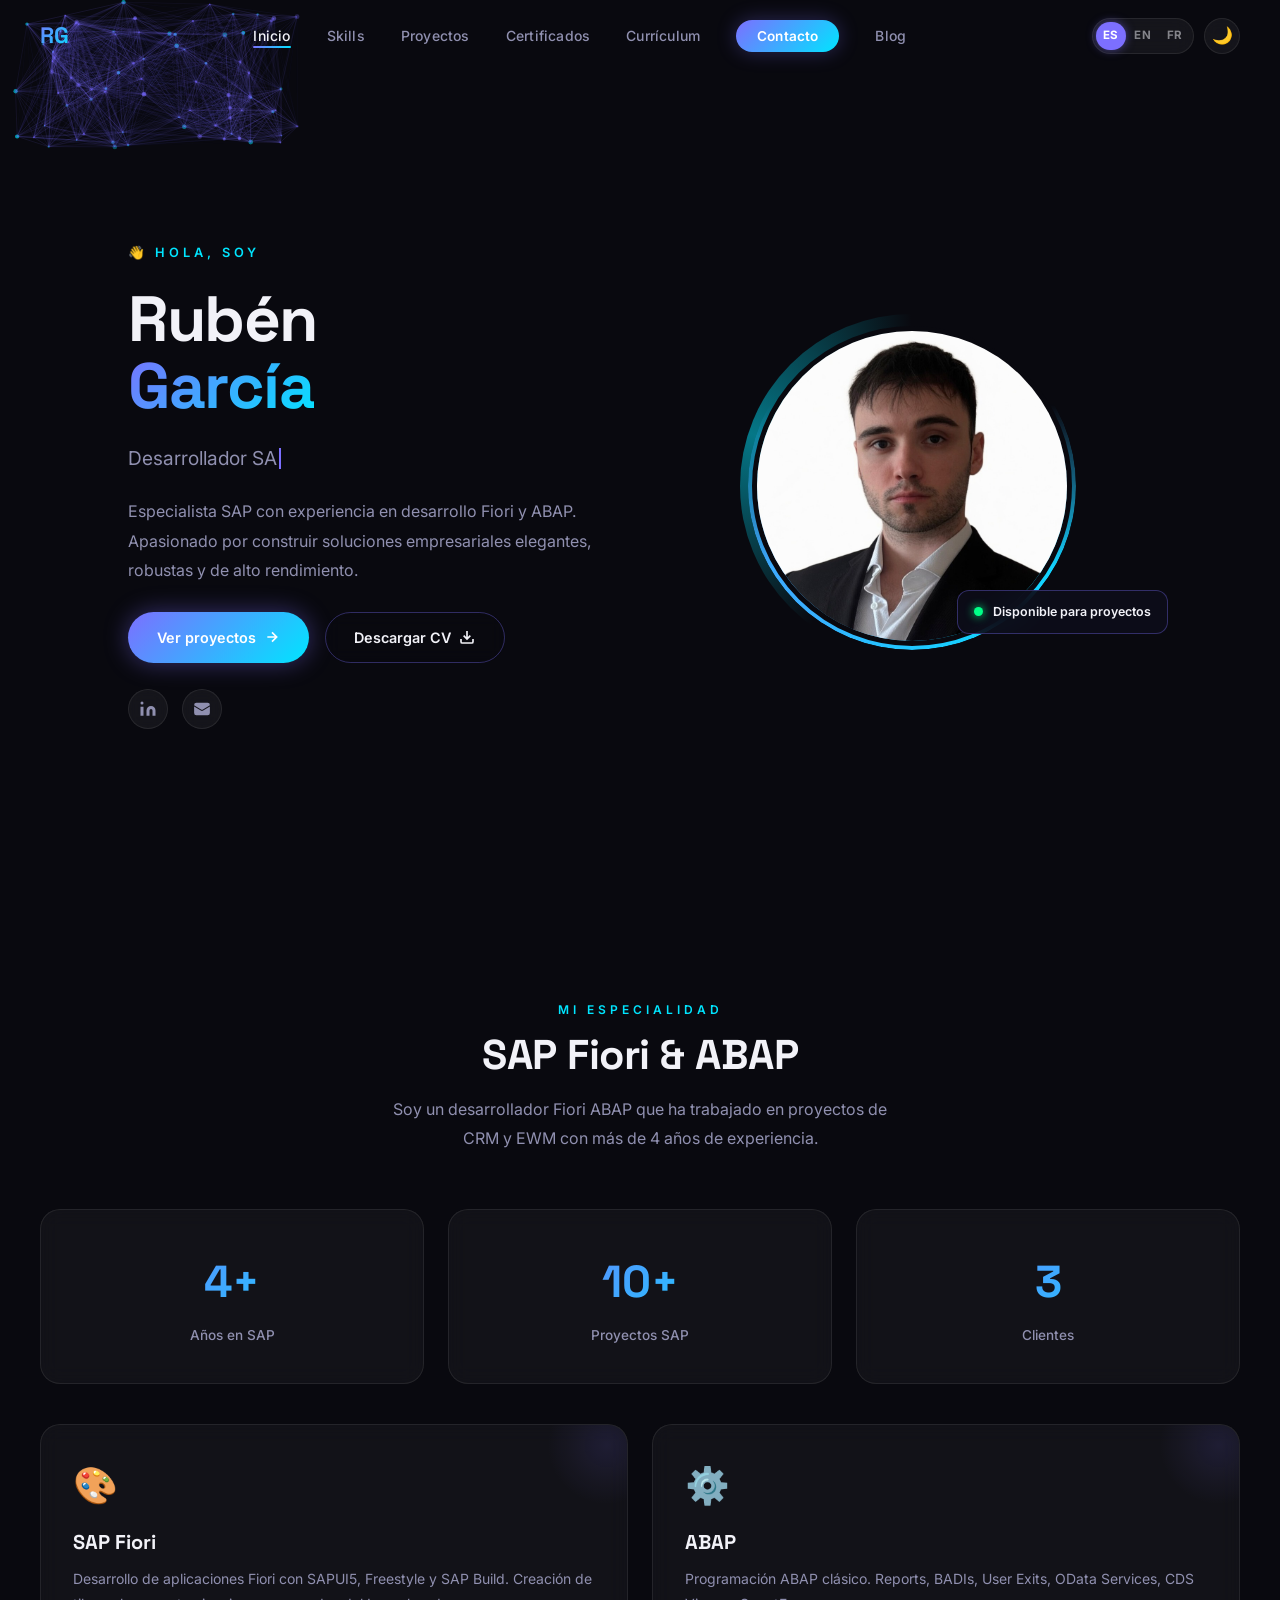
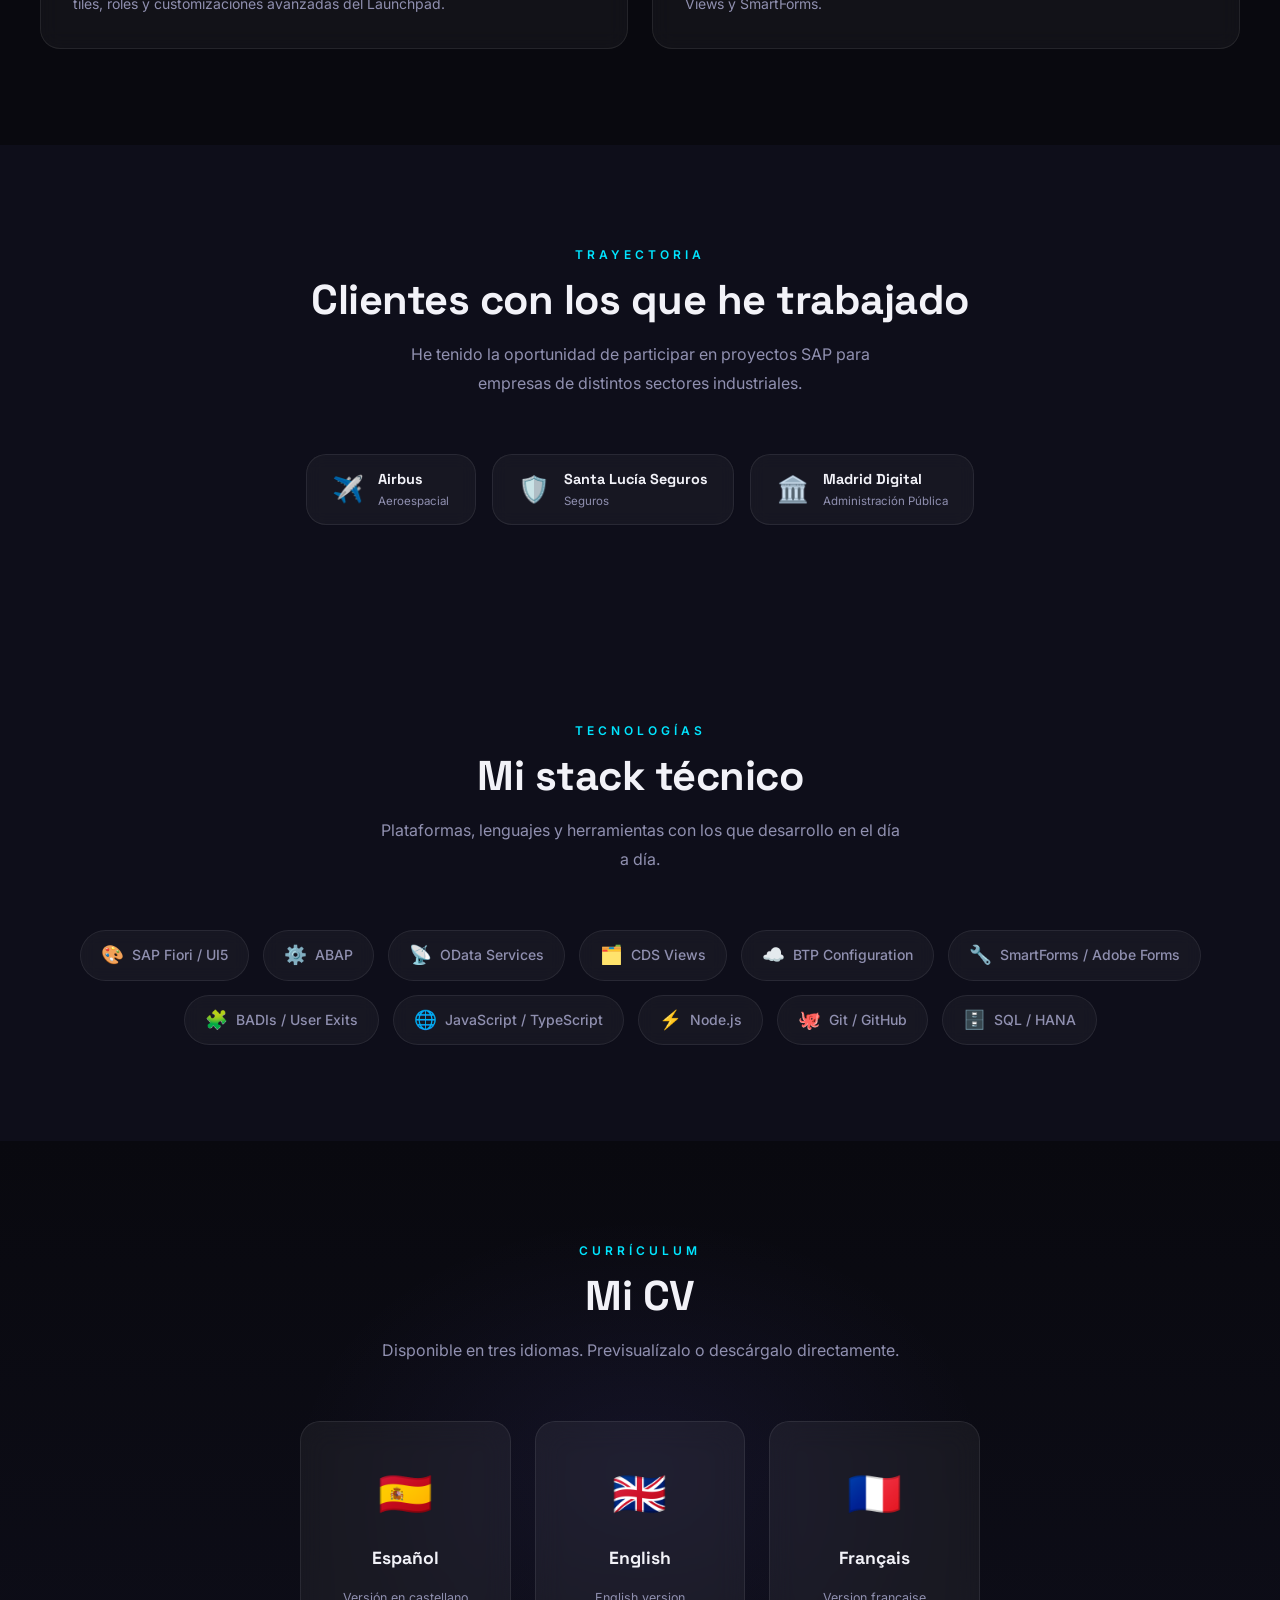
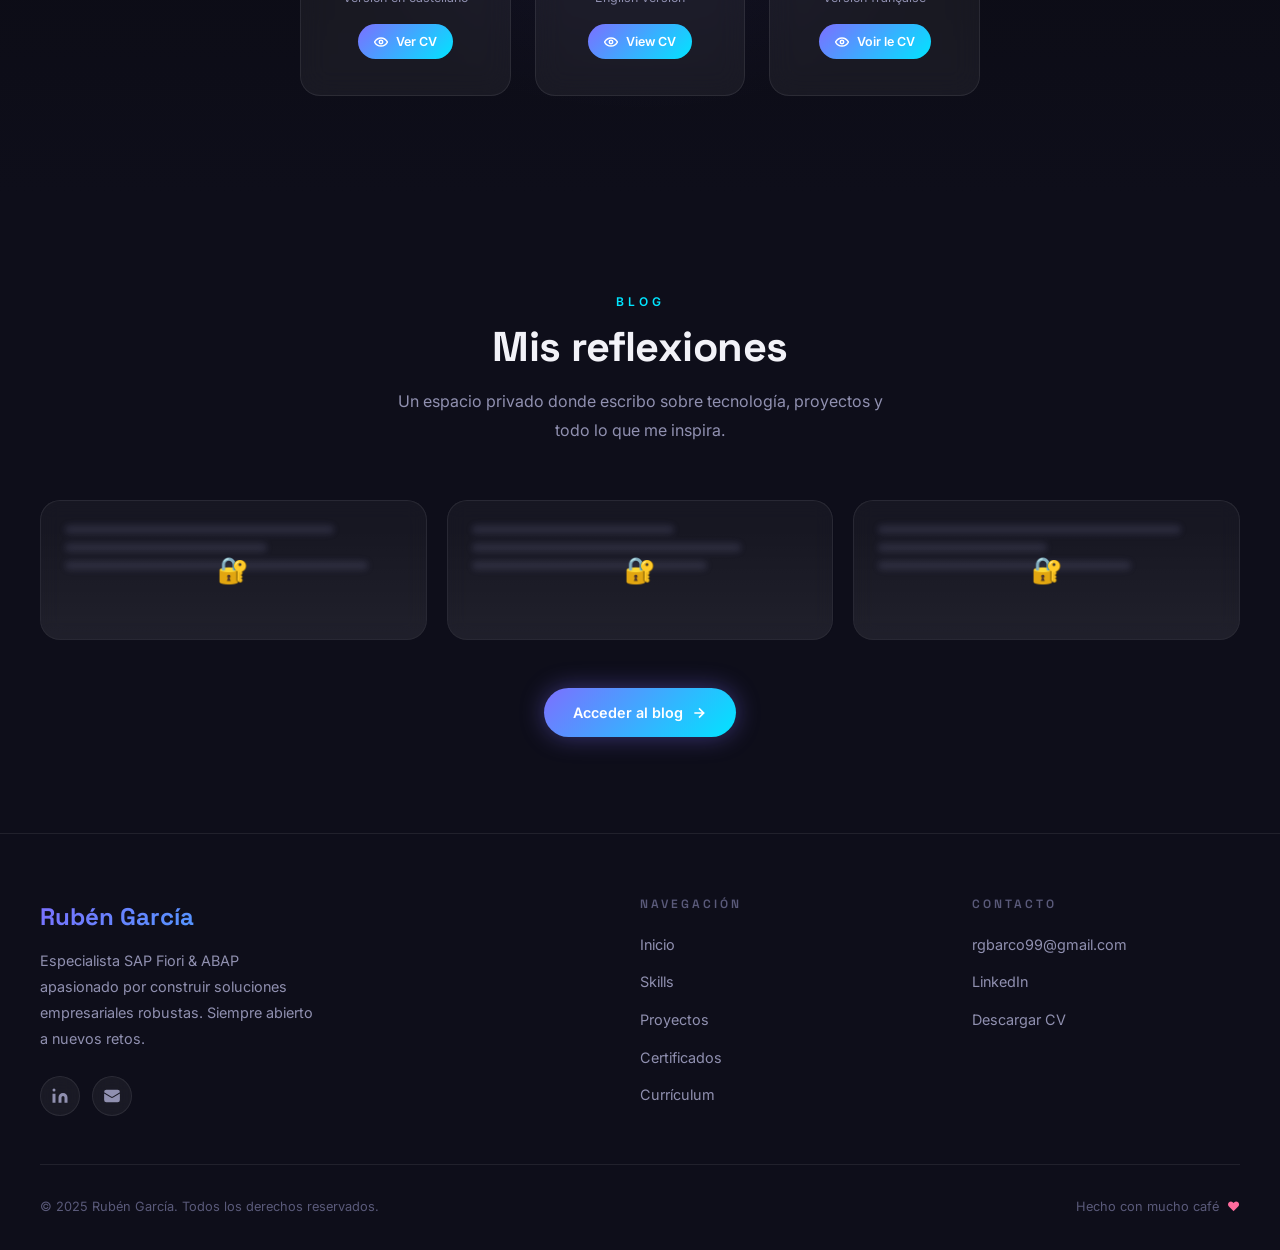
==== commit 0074bd4e: "Nuevo apartado certificados" ====
--- a/index.html
+++ b/index.html
@@ -24,6 +24,7 @@
         <li><a href="index.html" class="nav-link" data-i18n="nav.home">Inicio</a></li>
         <li><a href="#skills" class="nav-link" data-i18n="nav.skills">Skills</a></li>
         <li><a href="projects.html" class="nav-link" data-i18n="nav.projects">Proyectos</a></li>
+        <li><a href="certificados.html" class="nav-link" data-i18n="nav.certs">Certificados</a></li>
         <li><a href="#cv" class="nav-link" data-i18n="nav.cv">Currículum</a></li>
         <li><a href="#contact" class="nav-link nav-cta" data-i18n="nav.contact">Contacto</a></li>
         <li><a href="blog.html" class="nav-link" data-i18n="nav.blog">Blog</a></li>
@@ -52,6 +53,7 @@
     <a href="index.html" class="nav-link" data-i18n="nav.home">Inicio</a>
     <a href="#skills" class="nav-link" data-i18n="nav.skills">Skills</a>
     <a href="projects.html" class="nav-link" data-i18n="nav.projects">Proyectos</a>
+    <a href="certificados.html" class="nav-link" data-i18n="nav.certs">Certificados</a>
     <a href="#cv" class="nav-link" data-i18n="nav.cv">Currículum</a>
     <a href="#contact" class="nav-link" data-i18n="nav.contact">Contacto</a>
     <a href="blog.html" class="nav-link" data-i18n="nav.blog">Blog</a>
@@ -356,6 +358,7 @@
             <li><a href="index.html" class="footer-link" data-i18n="nav.home">Inicio</a></li>
             <li><a href="#skills" class="footer-link" data-i18n="nav.skills">Skills</a></li>
             <li><a href="projects.html" class="footer-link" data-i18n="nav.projects">Proyectos</a></li>
+            <li><a href="certificados.html" class="footer-link" data-i18n="nav.certs">Certificados</a></li>
             <li><a href="#cv" class="footer-link" data-i18n="nav.cv">Currículum</a></li>
           </ul>
         </div>
--- a/css/styles.css
+++ b/css/styles.css
@@ -400,6 +400,83 @@
 @media (max-width: 640px) {
   .cv-modal-overlay { padding: 0.75rem; }
   .cv-modal { height: 90vh; }
+}
+
+/* =============================================
+   CERTIFICATES GRID + CARD
+   ============================================= */
+.certs-grid {
+  max-width: 1200px; margin: 0 auto;
+  display: grid; grid-template-columns: repeat(auto-fill, minmax(280px, 1fr)); gap: 1.75rem;
+}
+.cert-card {
+  background: var(--bg-card); border: 1px solid var(--border); border-radius: var(--radius-lg);
+  overflow: hidden; transition: var(--transition); display: flex; flex-direction: column;
+  backdrop-filter: blur(10px); cursor: pointer; outline: none;
+}
+.cert-card:hover, .cert-card:focus {
+  transform: translateY(-7px); border-color: var(--border-accent);
+  box-shadow: 0 24px 50px rgba(0,0,0,0.55), 0 0 0 1px rgba(124,111,255,0.22);
+}
+.cert-card-media {
+  width: 100%; height: 160px; object-fit: cover; display: block;
+  background: var(--bg-secondary);
+}
+.cert-card-media-placeholder, .cert-card-media-pdf {
+  display: flex; align-items: center; justify-content: center;
+  font-size: 3rem;
+}
+.cert-card-body { padding: 1.25rem 1.4rem; flex: 1; display: flex; flex-direction: column; gap: 0.6rem; }
+.cert-card-tags { display: flex; gap: 0.4rem; flex-wrap: wrap; }
+.cert-card-title { font-family: var(--font-heading); font-size: 1.05rem; font-weight: 700; color: var(--text-primary); line-height: 1.3; }
+.cert-card-issuer { font-size: 0.82rem; color: var(--text-secondary); }
+
+/* Certificate detail modal */
+.cert-modal-overlay {
+  position: fixed; inset: 0; z-index: 1000;
+  background: rgba(4,4,10,0.75); backdrop-filter: blur(6px); -webkit-backdrop-filter: blur(6px);
+  display: flex; align-items: center; justify-content: center; padding: 2rem;
+  opacity: 0; visibility: hidden; transition: var(--transition);
+}
+.cert-modal-overlay.open { opacity: 1; visibility: visible; }
+.cert-modal {
+  width: 100%; max-width: 640px; max-height: 88vh;
+  background: var(--bg-secondary); border: 1px solid var(--border);
+  border-radius: var(--radius-lg); box-shadow: var(--shadow-card);
+  display: flex; flex-direction: column; overflow-y: auto; position: relative;
+  transform: translateY(16px) scale(0.98); transition: var(--transition);
+}
+.cert-modal-overlay.open .cert-modal { transform: translateY(0) scale(1); }
+.cert-modal-close {
+  position: absolute; top: 0.9rem; right: 0.9rem; z-index: 2;
+  display: flex; align-items: center; justify-content: center;
+  width: 32px; height: 32px; border-radius: 50%; border: 1px solid var(--border);
+  background: var(--bg-glass); color: var(--text-primary); cursor: pointer;
+  backdrop-filter: blur(8px); transition: var(--transition);
+}
+.cert-modal-close:hover { border-color: var(--accent-purple); color: var(--accent-purple); }
+.cert-modal-media { width: 100%; min-height: 160px; max-height: 45vh; background: var(--bg-primary); flex-shrink: 0; }
+.cert-modal-media img { width: 100%; max-height: 45vh; object-fit: contain; display: block; margin: 0 auto; }
+.cert-modal-media iframe { width: 100%; height: 45vh; border: 0; display: block; background: #525659; }
+.cert-modal-media-placeholder {
+  display: flex; align-items: center; justify-content: center;
+  height: 160px; font-size: 3.5rem;
+}
+.cert-modal-body { padding: 1.75rem 2rem 2rem; display: flex; flex-direction: column; gap: 0.75rem; }
+.cert-modal-tags { display: flex; gap: 0.4rem; flex-wrap: wrap; }
+.cert-modal-title { font-family: var(--font-heading); font-size: 1.4rem; font-weight: 700; }
+.cert-modal-meta { font-size: 0.88rem; color: var(--text-secondary); }
+.cert-modal-desc { font-size: 0.92rem; color: var(--text-secondary); line-height: 1.75; }
+.cert-modal-link {
+  display: inline-flex; align-items: center; gap: 0.5rem; align-self: flex-start;
+  padding: 0.55rem 1.2rem; background: var(--gradient-main);
+  border-radius: var(--radius-full); font-size: 0.82rem; font-weight: 600;
+  color: #fff; transition: var(--transition); margin-top: 0.5rem;
+}
+.cert-modal-link:hover { transform: scale(1.05); box-shadow: 0 4px 16px rgba(124,111,255,0.5); }
+@media (max-width: 640px) {
+  .cert-modal-overlay { padding: 0.75rem; }
+  .cert-modal-body { padding: 1.4rem 1.4rem 1.6rem; }
 }
 
 /* =============================================
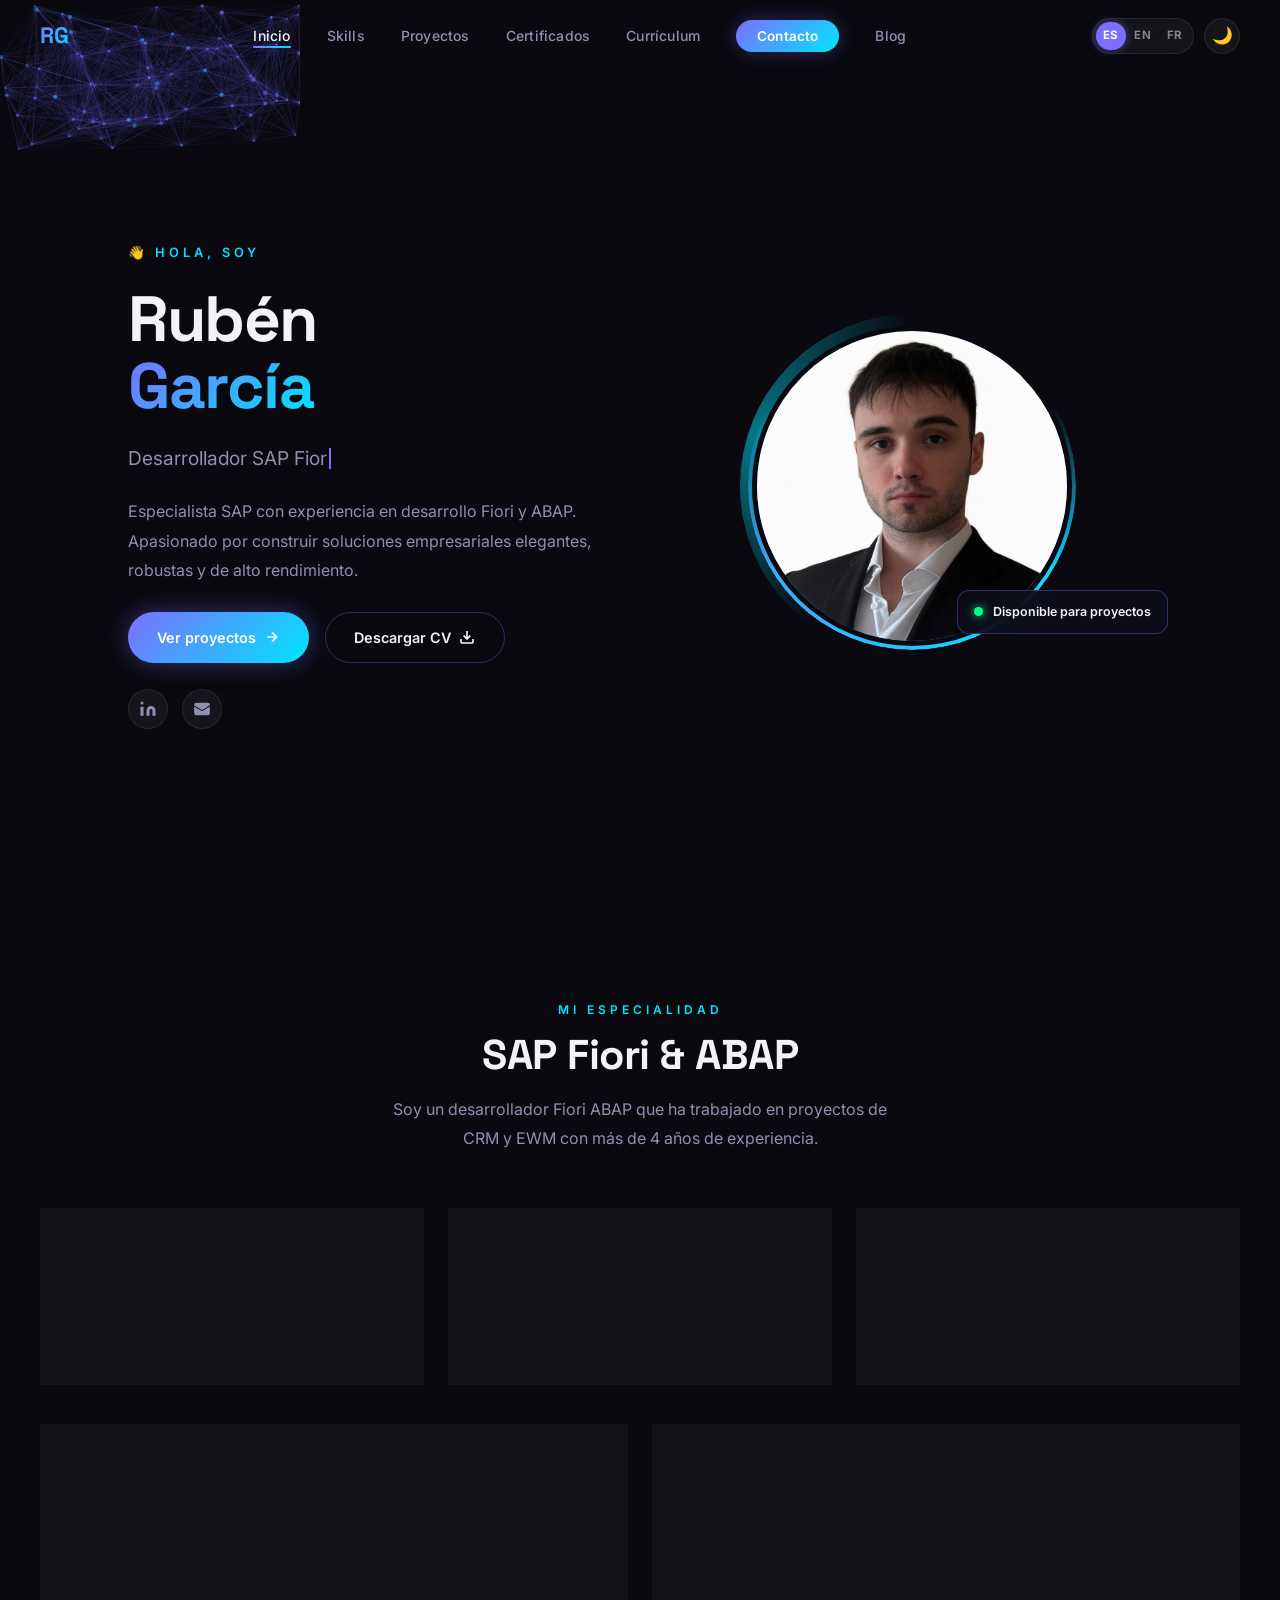
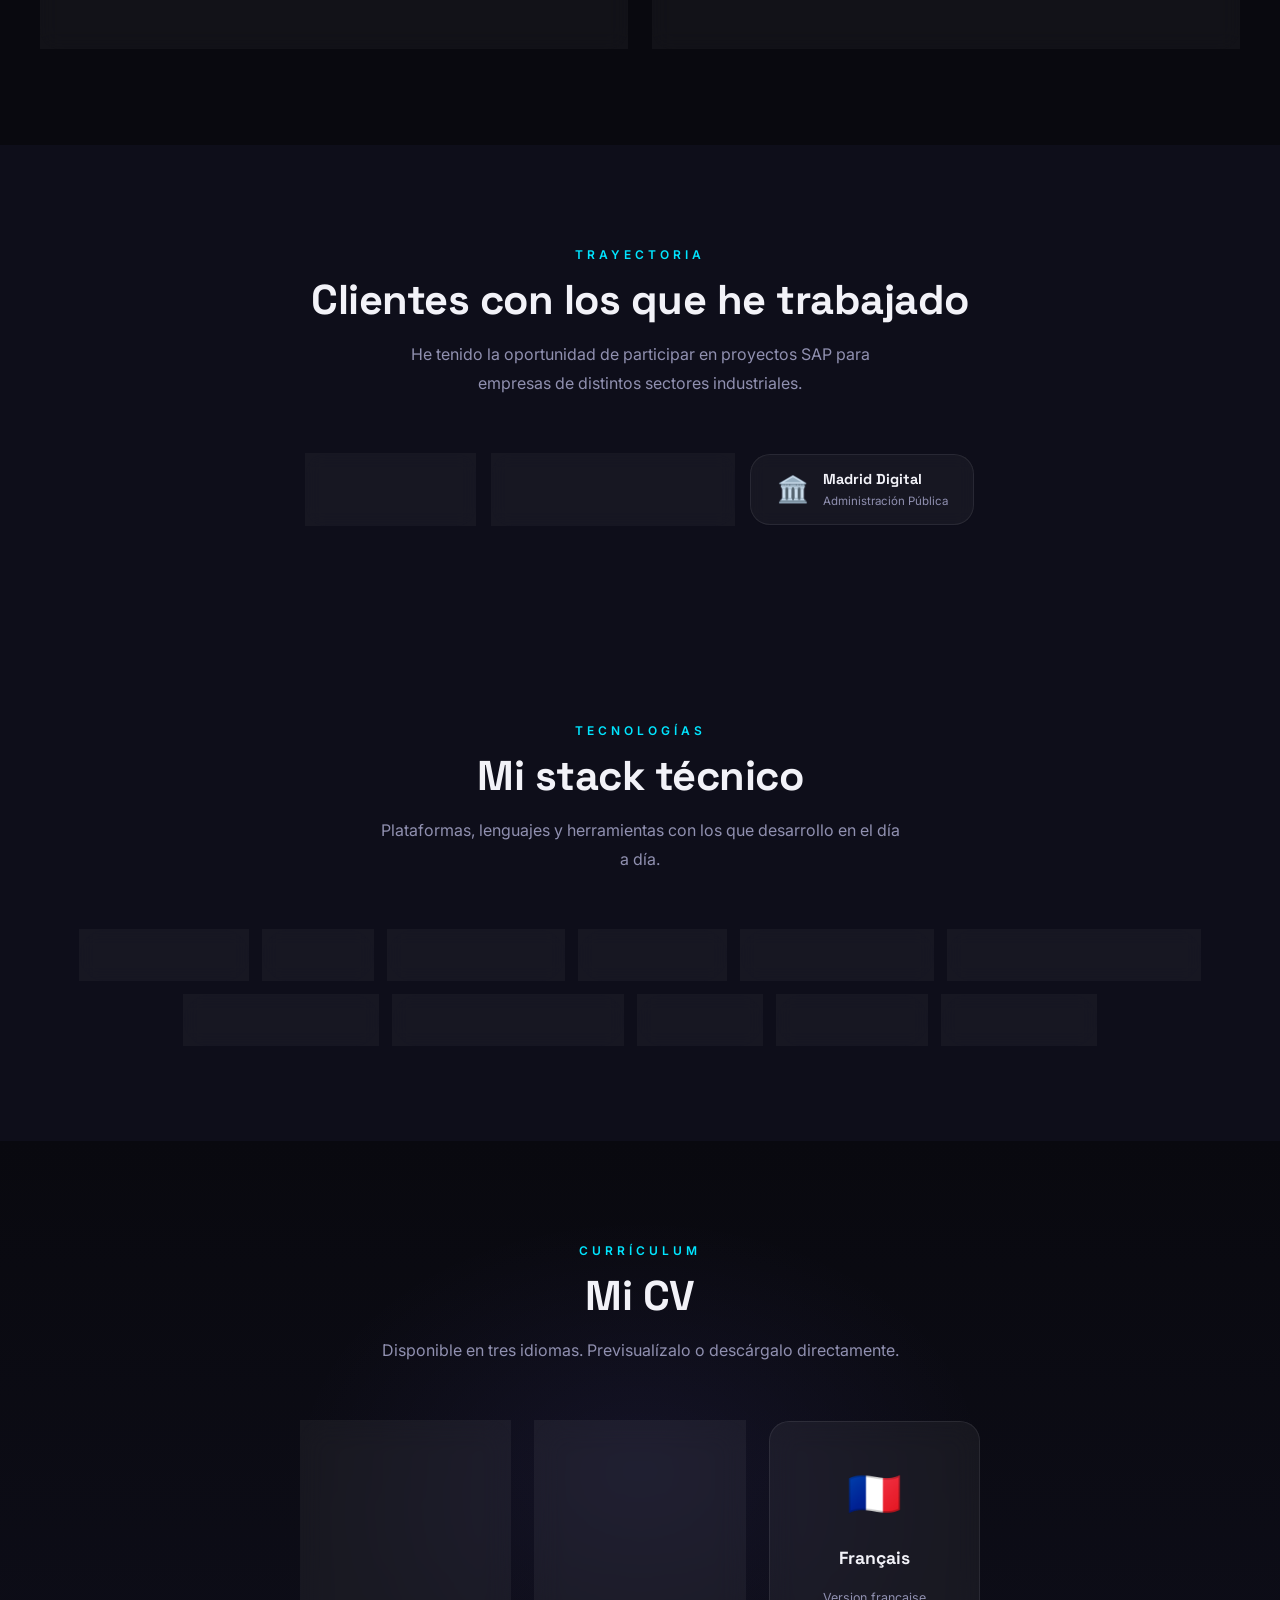
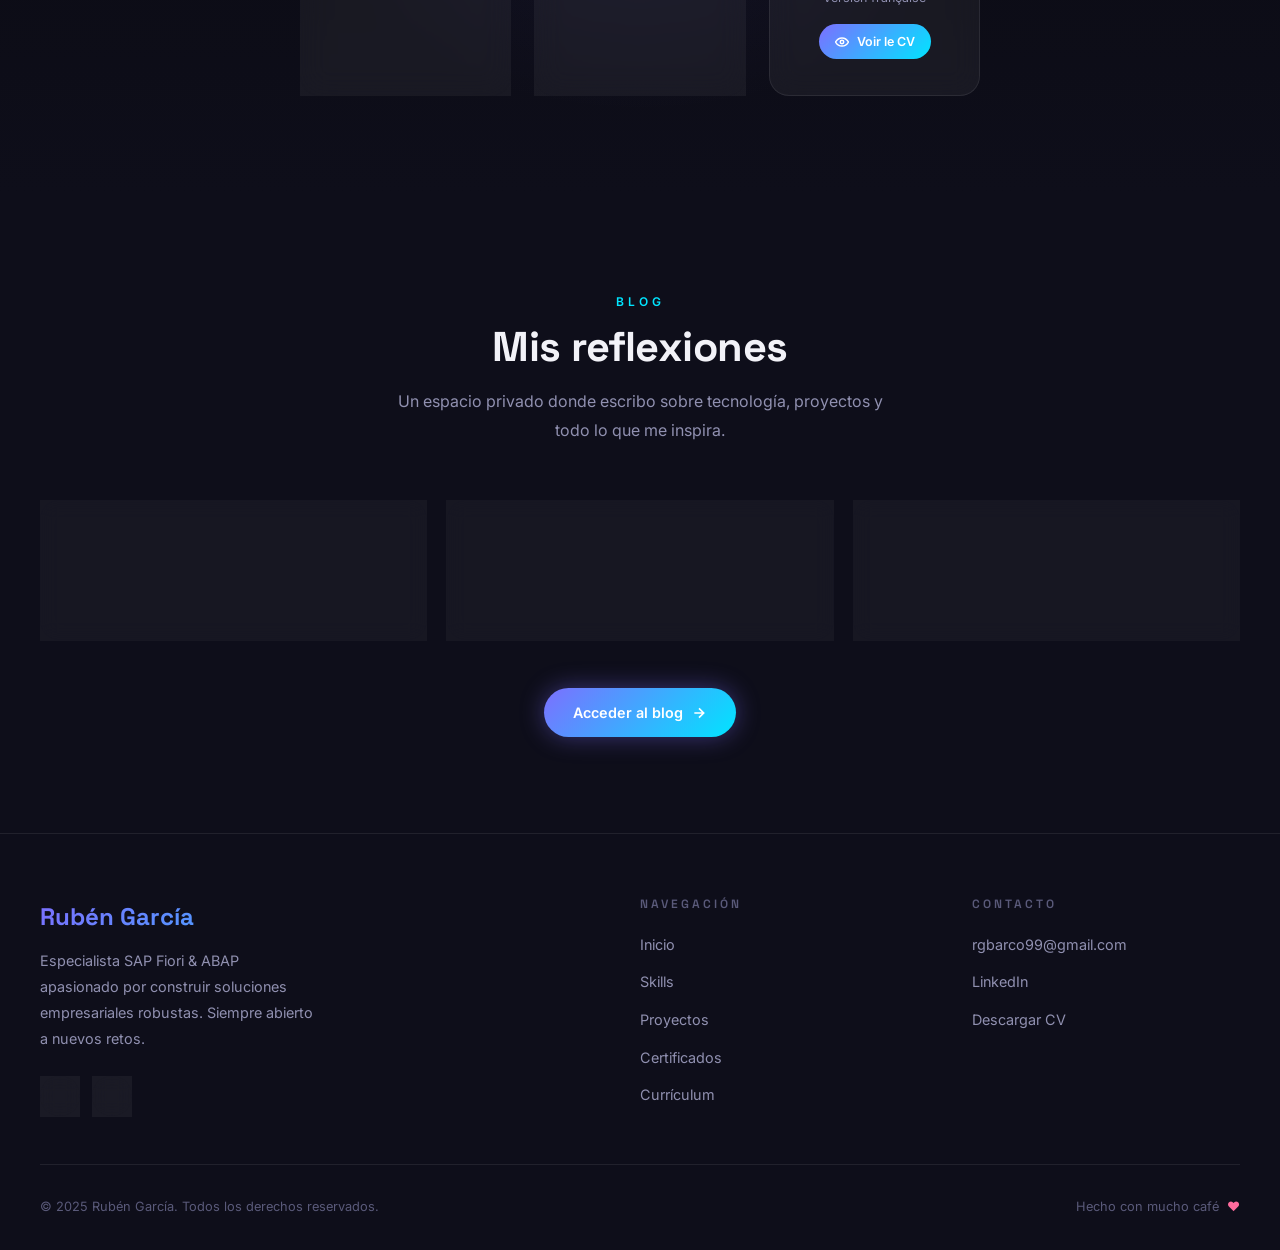
==== commit b73fc361: "Fix css + styles on Certificates" ====
--- a/index.html
+++ b/index.html
@@ -7,7 +7,7 @@
   <meta name="description"
     content="Portfolio profesional de Rubén García — Especialista SAP Fiori y ABAP." />
   <title>Rubén García — Portfolio</title>
-  <link rel="stylesheet" href="css/styles.css" />
+  <link rel="stylesheet" href="css/styles.css?v=c4fc9b4" />
   <link rel="icon"
     href="data:image/svg+xml,<svg xmlns='http://www.w3.org/2000/svg' viewBox='0 0 32 32'><circle cx='16' cy='16' r='16' fill='%237c6fff'/><text y='22' x='7' font-size='18' font-family='sans-serif' fill='white'>R</text></svg>" />
 </head>
@@ -382,10 +382,10 @@
     </div>
   </footer>
 
-  <script src="js/i18n.js?v=2"></script>
-  <script src="js/dataSkills.js?v=1"></script>
-  <script src="js/blog.js?v=2"></script>
-  <script src="js/main.js?v=2"></script>
+  <script src="js/i18n.js?v=c4fc9b4"></script>
+  <script src="js/dataSkills.js?v=c4fc9b4"></script>
+  <script src="js/blog.js?v=c4fc9b4"></script>
+  <script src="js/main.js?v=c4fc9b4"></script>
 </body>
 
 </html>
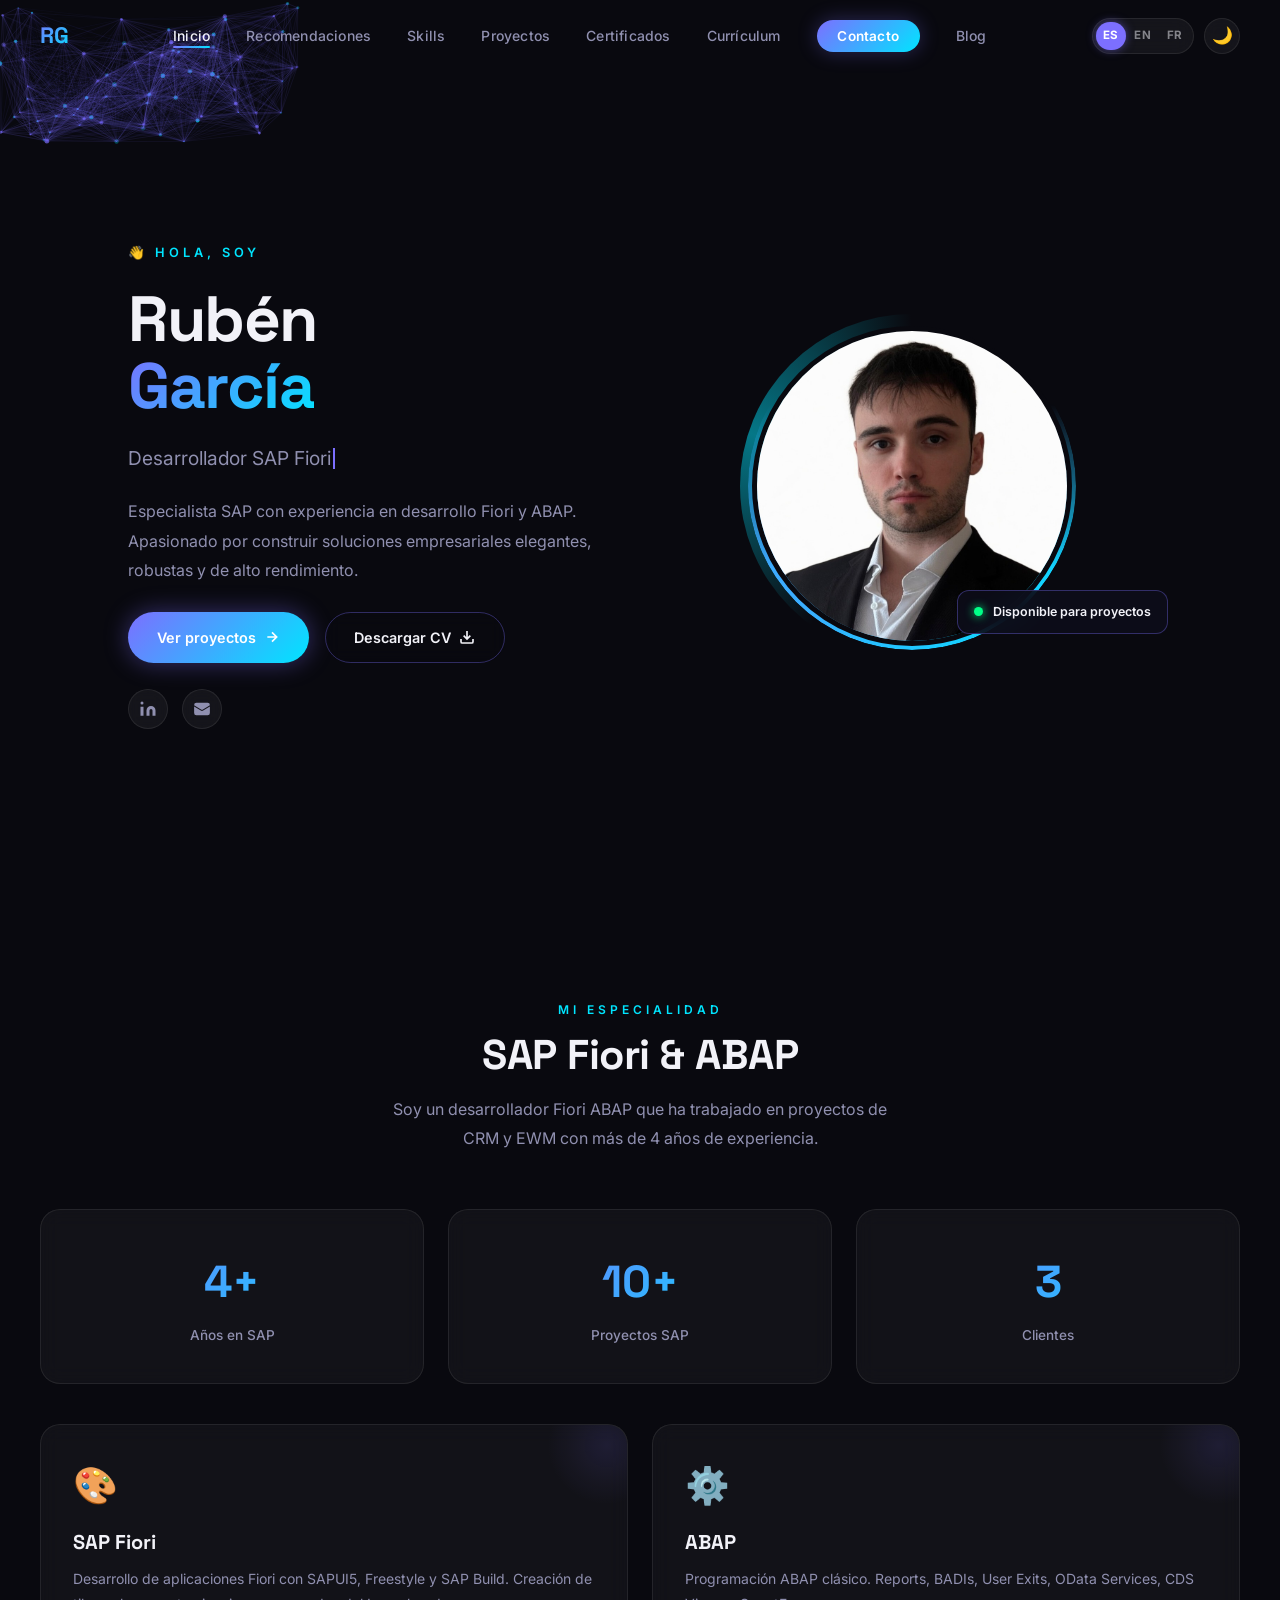
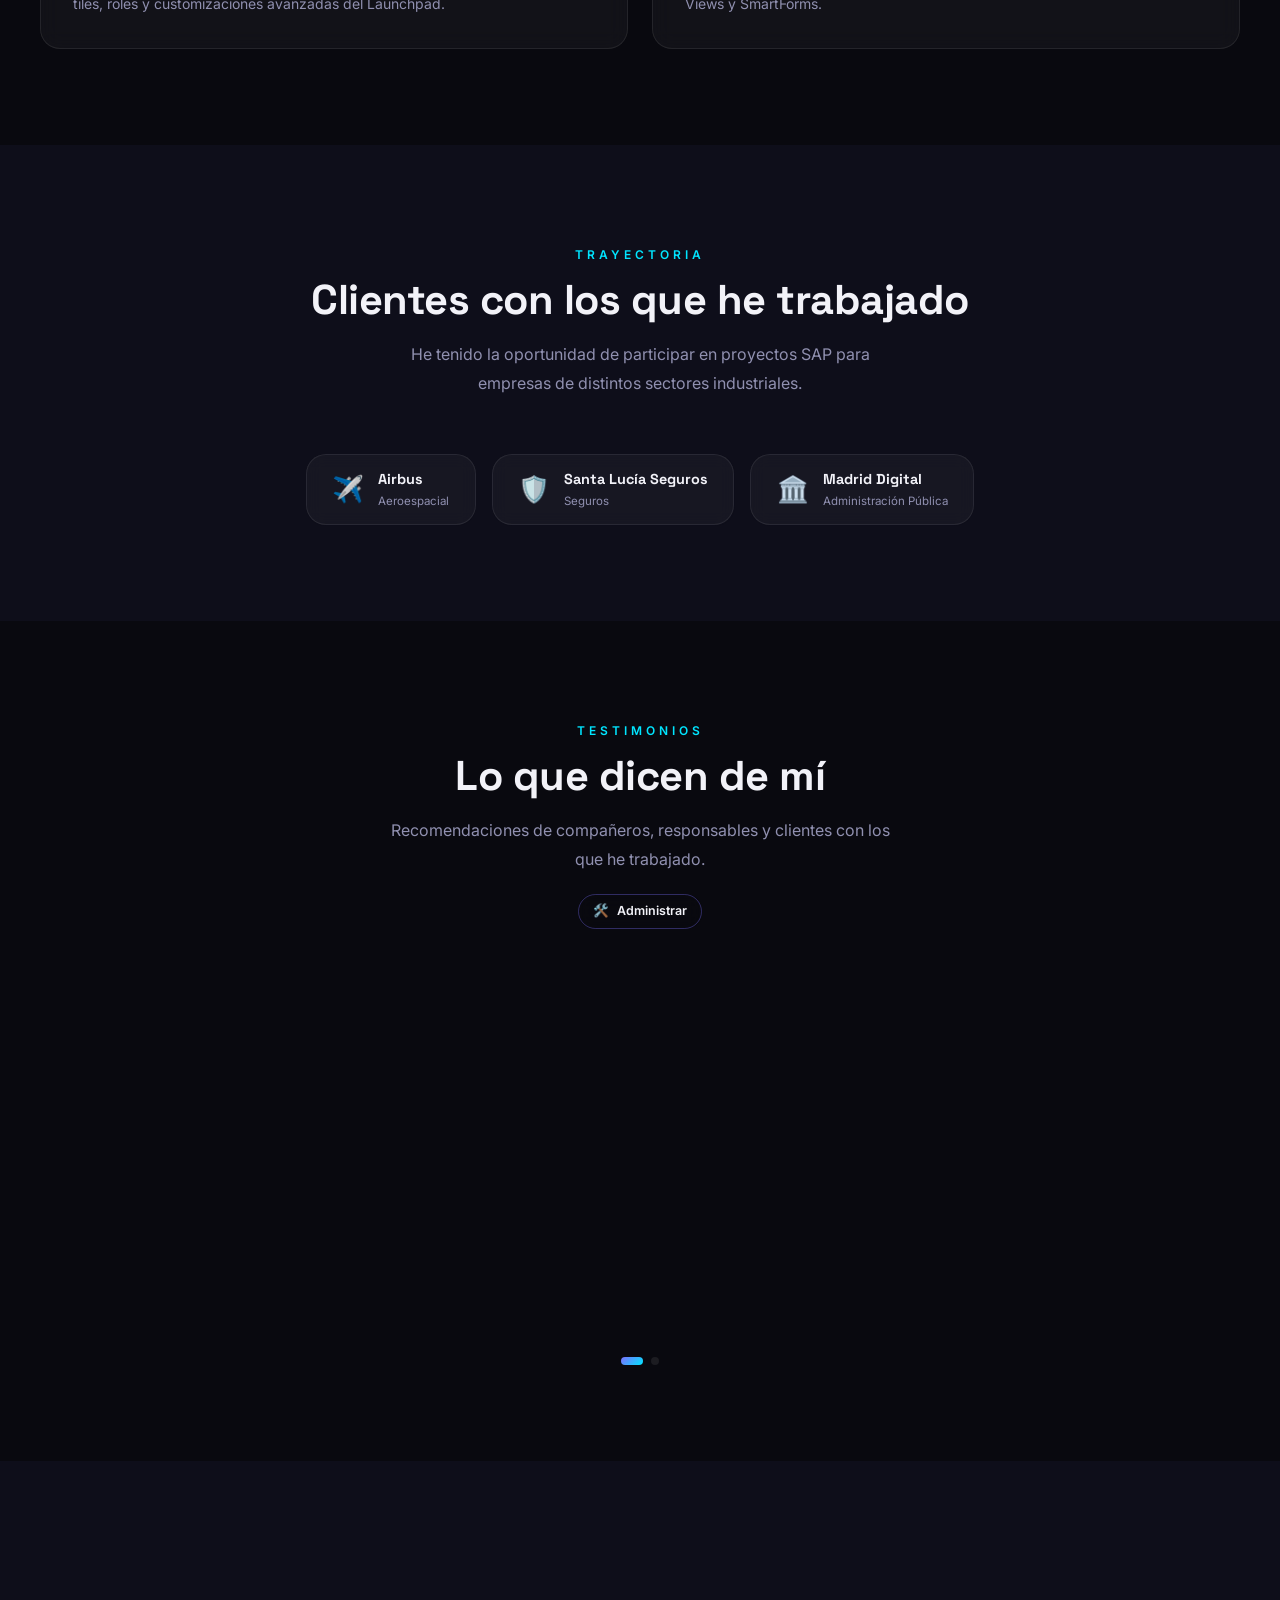
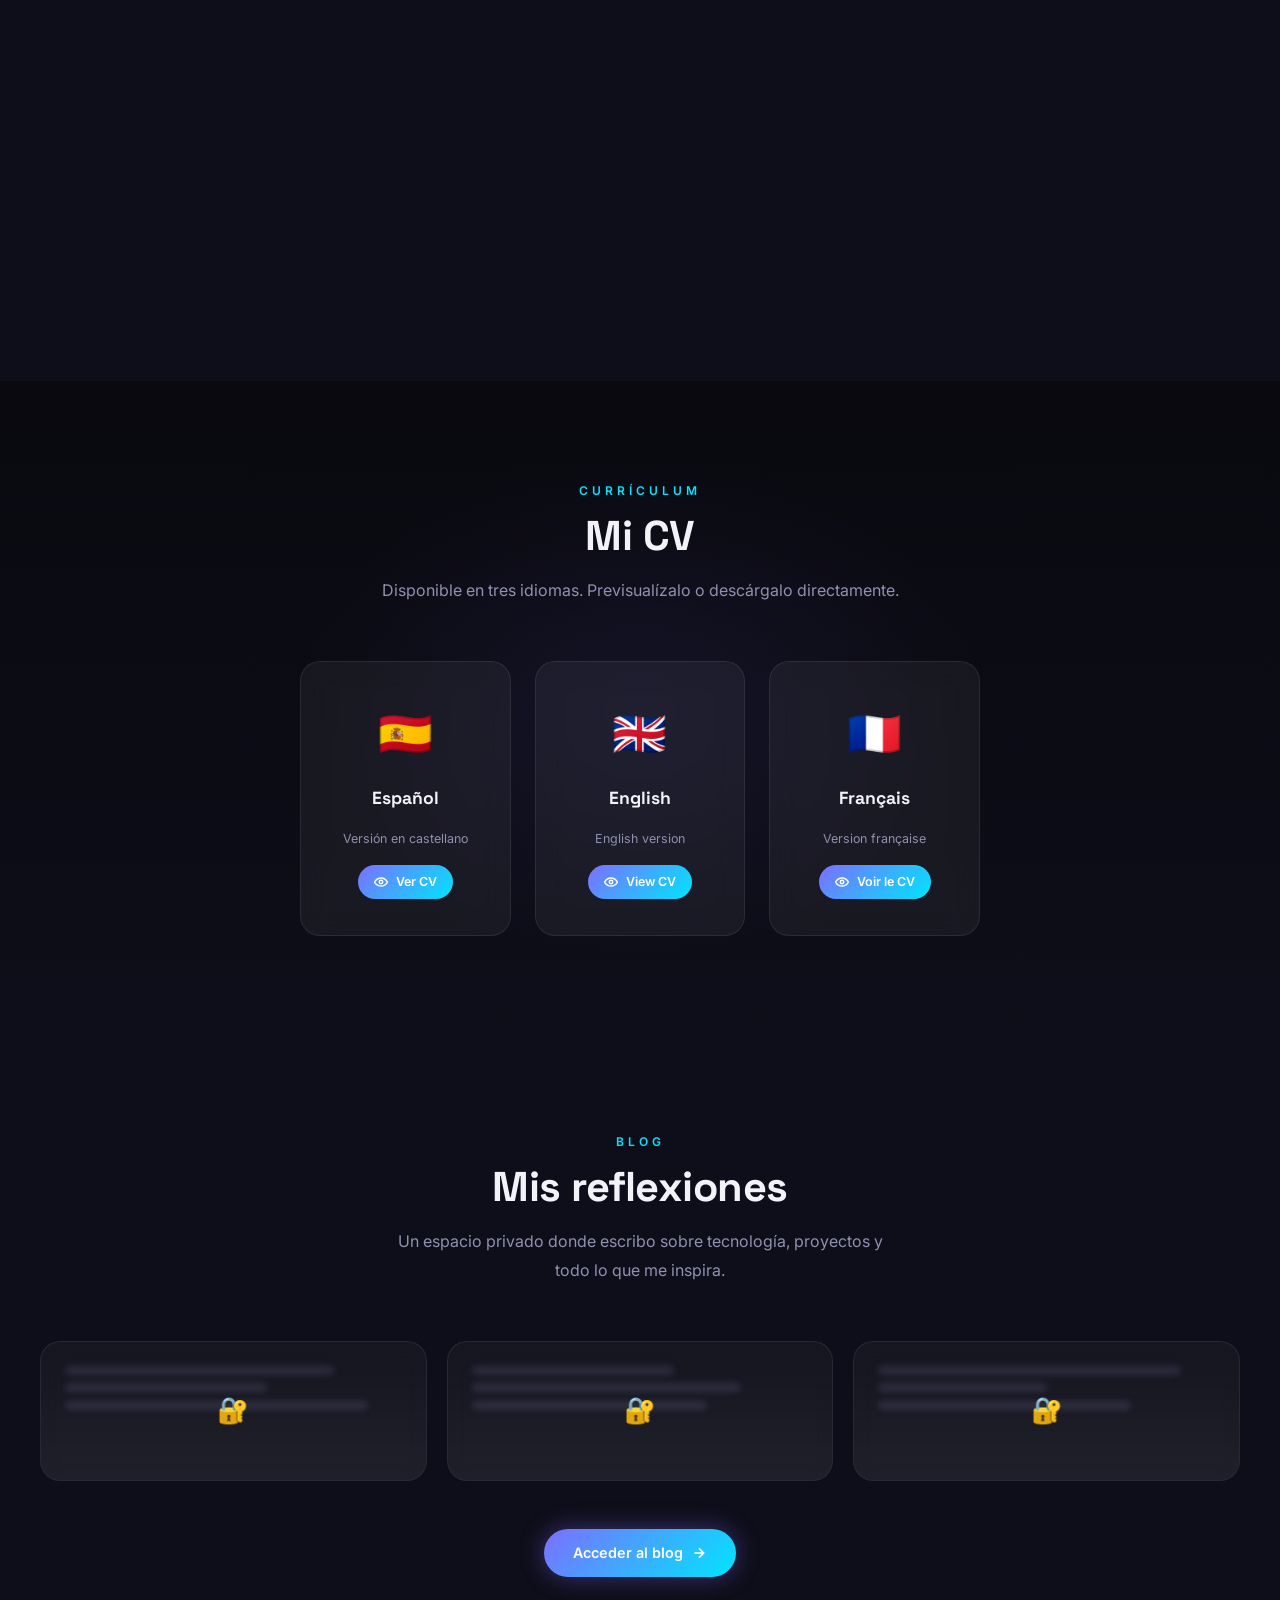
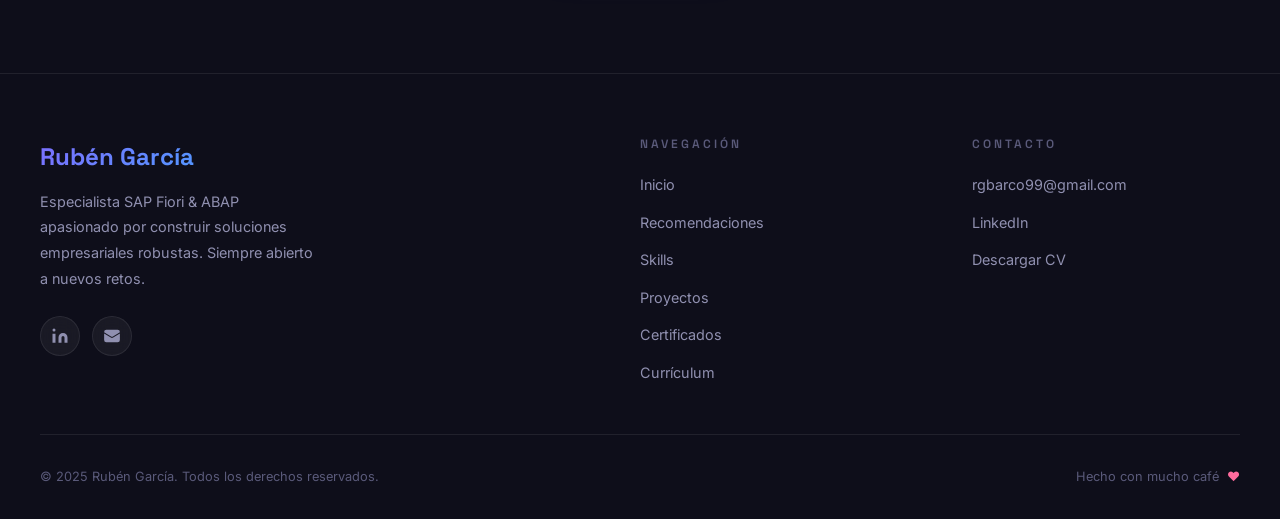
==== commit 9dbdef84: "Portfolio" ====
--- a/index.html
+++ b/index.html
@@ -7,7 +7,7 @@
   <meta name="description"
     content="Portfolio profesional de Rubén García — Especialista SAP Fiori y ABAP." />
   <title>Rubén García — Portfolio</title>
-  <link rel="stylesheet" href="css/styles.css?v=c4fc9b4" />
+  <link rel="stylesheet" href="css/styles.css?v=4bb4308" />
   <link rel="icon"
     href="data:image/svg+xml,<svg xmlns='http://www.w3.org/2000/svg' viewBox='0 0 32 32'><circle cx='16' cy='16' r='16' fill='%237c6fff'/><text y='22' x='7' font-size='18' font-family='sans-serif' fill='white'>R</text></svg>" />
 </head>
@@ -22,6 +22,7 @@
       <a href="index.html" class="nav-logo" aria-label="Inicio">RG</a>
       <ul class="nav-links" role="list">
         <li><a href="index.html" class="nav-link" data-i18n="nav.home">Inicio</a></li>
+        <li><a href="#recommendations" class="nav-link" data-i18n="nav.recommendations">Recomendaciones</a></li>
         <li><a href="#skills" class="nav-link" data-i18n="nav.skills">Skills</a></li>
         <li><a href="projects.html" class="nav-link" data-i18n="nav.projects">Proyectos</a></li>
         <li><a href="certificados.html" class="nav-link" data-i18n="nav.certs">Certificados</a></li>
@@ -51,6 +52,7 @@
   <!-- Mobile drawer -->
   <nav class="nav-mobile" id="nav-mobile" aria-label="Menú móvil">
     <a href="index.html" class="nav-link" data-i18n="nav.home">Inicio</a>
+    <a href="#recommendations" class="nav-link" data-i18n="nav.recommendations">Recomendaciones</a>
     <a href="#skills" class="nav-link" data-i18n="nav.skills">Skills</a>
     <a href="projects.html" class="nav-link" data-i18n="nav.projects">Proyectos</a>
     <a href="certificados.html" class="nav-link" data-i18n="nav.certs">Certificados</a>
@@ -183,6 +185,46 @@
     </section>
 
     <!-- ============================================================
+         RECOMMENDATIONS SECTION
+    ============================================================ -->
+    <section class="section recs-section" id="recommendations" aria-label="Recomendaciones">
+      <div class="section-inner">
+        <div class="section-header reveal">
+          <span class="section-label" data-i18n="recs.label">Testimonios</span>
+          <h2 class="section-title" data-i18n="recs.title">Lo que dicen de mí</h2>
+          <p class="section-subtitle" data-i18n="recs.subtitle">Recomendaciones de compañeros, responsables y clientes con los que he trabajado.</p>
+          <div class="recs-admin-bar" id="recs-admin-bar">
+            <a href="recs-admin.html" class="btn btn-outline" id="recs-admin-link" style="font-size:0.78rem; padding:0.4rem 0.9rem;">
+              🛠️ <span data-i18n="recs.admin">Administrar</span>
+            </a>
+            <button id="recs-admin-logout-btn" class="btn btn-outline" style="font-size:0.78rem; padding:0.4rem 0.9rem; display:none;">
+              <span data-i18n="blog.logout">Cerrar sesión</span>
+            </button>
+          </div>
+        </div>
+
+        <div class="recs-carousel-wrap reveal" id="recs-carousel-wrap">
+          <button class="recs-carousel-btn recs-carousel-prev" id="recs-prev" aria-label="Recomendación anterior">
+            <svg width="18" height="18" viewBox="0 0 24 24" fill="none" stroke="currentColor" stroke-width="2.5"><path d="M15 6l-6 6 6 6"/></svg>
+          </button>
+          <div class="recs-carousel" id="recs-carousel" tabindex="0" aria-label="Carrusel de recomendaciones">
+            <!-- JS will render .rec-card items -->
+          </div>
+          <button class="recs-carousel-btn recs-carousel-next" id="recs-next" aria-label="Siguiente recomendación">
+            <svg width="18" height="18" viewBox="0 0 24 24" fill="none" stroke="currentColor" stroke-width="2.5"><path d="M9 6l6 6-6 6"/></svg>
+          </button>
+        </div>
+
+        <div class="recs-dots" id="recs-dots"></div>
+
+        <div id="recs-empty" class="no-results" style="display:none;">
+          <div class="no-results-emoji" aria-hidden="true">💬</div>
+          <p data-i18n="recs.empty">Aún no hay recomendaciones publicadas.</p>
+        </div>
+      </div>
+    </section>
+
+    <!-- ============================================================
          SKILLS SECTION
     ============================================================ -->
     <section class="section skills-section" id="skills" aria-label="Habilidades técnicas">
@@ -276,6 +318,30 @@
         <div class="cv-modal-body">
           <iframe id="cv-modal-iframe" src="" title="Previsualización del CV" loading="lazy"></iframe>
         </div>
+      </div>
+    </div>
+
+    <!-- ============================================================
+         RECOMMENDATION DETAIL MODAL
+    ============================================================ -->
+    <div class="rec-modal-overlay" id="rec-modal" aria-hidden="true">
+      <div class="rec-modal" role="dialog" aria-modal="true" aria-labelledby="rec-modal-name">
+        <button type="button" class="rec-modal-close" id="rec-modal-close" aria-label="Cerrar">
+          <svg width="16" height="16" viewBox="0 0 24 24" fill="none" stroke="currentColor" stroke-width="2.5">
+            <path d="M6 6l12 12M18 6L6 18" />
+          </svg>
+        </button>
+        <div class="rec-modal-header">
+          <a class="rec-modal-person" id="rec-modal-person">
+            <span class="rec-modal-photo" id="rec-modal-photo"></span>
+            <span class="rec-modal-name-role">
+              <span class="rec-modal-name" id="rec-modal-name"></span>
+              <span class="rec-modal-role" id="rec-modal-role"></span>
+            </span>
+          </a>
+          <span class="rec-modal-date" id="rec-modal-date"></span>
+        </div>
+        <p class="rec-modal-text" id="rec-modal-text"></p>
       </div>
     </div>
 
@@ -356,6 +422,7 @@
           <h3 class="footer-col-title" data-i18n="footer.nav.title">Navegación</h3>
           <ul class="footer-links">
             <li><a href="index.html" class="footer-link" data-i18n="nav.home">Inicio</a></li>
+            <li><a href="#recommendations" class="footer-link" data-i18n="nav.recommendations">Recomendaciones</a></li>
             <li><a href="#skills" class="footer-link" data-i18n="nav.skills">Skills</a></li>
             <li><a href="projects.html" class="footer-link" data-i18n="nav.projects">Proyectos</a></li>
             <li><a href="certificados.html" class="footer-link" data-i18n="nav.certs">Certificados</a></li>
@@ -382,10 +449,10 @@
     </div>
   </footer>
 
-  <script src="js/i18n.js?v=c4fc9b4"></script>
-  <script src="js/dataSkills.js?v=c4fc9b4"></script>
-  <script src="js/blog.js?v=c4fc9b4"></script>
-  <script src="js/main.js?v=c4fc9b4"></script>
+  <script src="js/i18n.js?v=4bb4308"></script>
+  <script src="js/dataSkills.js?v=4bb4308"></script>
+  <script src="js/blog.js?v=4bb4308"></script>
+  <script src="js/main.js?v=4bb4308"></script>
 </body>
 
 </html>
--- a/css/styles.css
+++ b/css/styles.css
@@ -789,6 +789,130 @@
 .client-logo   { font-size: 1.6rem; flex-shrink: 0; }
 .client-name   { font-family: var(--font-heading); font-size: 0.9rem; font-weight: 700; color: var(--text-primary); white-space: nowrap; }
 .client-sector { font-size: 0.72rem; color: var(--text-secondary); margin-top: 1px; }
+
+/* =============================================
+   RECOMMENDATIONS SECTION
+   ============================================= */
+.recs-admin-bar { display: flex; justify-content: center; gap: 0.6rem; margin-top: 1.25rem; flex-wrap: wrap; }
+
+.recs-carousel-wrap { position: relative; max-width: 1000px; margin: 0 auto; }
+.recs-carousel {
+  display: flex; gap: 1.25rem; overflow-x: auto; scroll-snap-type: x mandatory;
+  padding: 0.5rem 0.25rem 1.25rem; scrollbar-width: none;
+}
+.recs-carousel::-webkit-scrollbar { display: none; }
+.rec-card {
+  flex: 0 0 auto; width: clamp(240px, 46vw, 300px); scroll-snap-align: start;
+  display: flex; flex-direction: column; align-items: center; text-align: center; gap: 0.5rem;
+  padding: 1.75rem 1.5rem 1.35rem; background: var(--bg-card); border: 1px solid var(--border);
+  border-radius: var(--radius-lg); cursor: pointer; transition: var(--transition);
+  backdrop-filter: blur(8px); position: relative;
+}
+.rec-card:hover, .rec-card:focus {
+  border-color: var(--border-accent); transform: translateY(-4px);
+  box-shadow: 0 10px 30px rgba(124,111,255,0.15); outline: none;
+}
+.rec-card-photo img, .rec-avatar-placeholder {
+  width: 76px; height: 76px; border-radius: 50%; object-fit: cover; flex-shrink: 0;
+}
+.rec-avatar-placeholder {
+  display: flex; align-items: center; justify-content: center;
+  background: var(--gradient-main); color: #fff; font-weight: 700; font-size: 1.3rem;
+  font-family: var(--font-heading);
+}
+.rec-card-name { font-family: var(--font-heading); font-weight: 700; font-size: 0.95rem; color: var(--text-primary); }
+.rec-card-role { font-size: 0.76rem; color: var(--text-secondary); margin-top: -0.35rem; }
+.rec-card-excerpt {
+  font-size: 0.82rem; color: var(--text-secondary); line-height: 1.65;
+  text-align: left; margin-top: 0.3rem;
+  display: -webkit-box; -webkit-line-clamp: 4; -webkit-box-orient: vertical; overflow: hidden;
+}
+.rec-card-footer {
+  display: flex; align-items: center; justify-content: space-between;
+  width: 100%; margin-top: auto; padding-top: 0.6rem;
+}
+.rec-card-date { font-size: 0.78rem; color: var(--text-secondary); }
+.rec-card-link-icon {
+  display: flex; align-items: center; justify-content: center;
+  width: 26px; height: 26px; border-radius: 50%; flex-shrink: 0;
+  background: var(--bg-glass); border: 1px solid var(--border);
+  color: var(--text-secondary); transition: var(--transition);
+}
+.rec-card-link-icon svg { width: 13px; height: 13px; }
+.rec-card:hover .rec-card-link-icon, .rec-card:focus .rec-card-link-icon {
+  background: var(--gradient-main); border-color: transparent; color: #fff;
+}
+
+.recs-carousel-btn {
+  position: absolute; top: 50%; transform: translateY(-50%); z-index: 2;
+  width: 42px; height: 42px; border-radius: 50%; background: var(--bg-glass);
+  border: 1px solid var(--border); color: var(--text-secondary); cursor: pointer;
+  display: flex; align-items: center; justify-content: center; transition: var(--transition);
+  backdrop-filter: blur(10px);
+}
+.recs-carousel-prev { left: -8px; }
+.recs-carousel-next { right: -8px; }
+.recs-carousel-btn:hover { border-color: var(--accent-purple); color: var(--accent-purple); }
+.recs-carousel-btn:disabled { opacity: 0.35; pointer-events: none; }
+@media (max-width: 600px) { .recs-carousel-btn { display: none; } }
+
+.recs-dots { display: flex; justify-content: center; gap: 0.5rem; margin-top: 1.25rem; flex-wrap: wrap; }
+.recs-dot {
+  width: 8px; height: 8px; border-radius: 50%; border: none; padding: 0;
+  background: var(--border); cursor: pointer; transition: var(--transition);
+}
+.recs-dot.active { width: 22px; border-radius: 4px; background: var(--gradient-main); }
+
+/* Recommendation detail modal (adapted from .cert-modal-*) */
+.rec-modal-overlay {
+  position: fixed; inset: 0; z-index: 1000;
+  background: rgba(4,4,10,0.75); backdrop-filter: blur(6px); -webkit-backdrop-filter: blur(6px);
+  display: flex; align-items: center; justify-content: center; padding: 2rem;
+  opacity: 0; visibility: hidden; transition: var(--transition);
+}
+.rec-modal-overlay.open { opacity: 1; visibility: visible; }
+.rec-modal {
+  width: 100%; max-width: 560px; max-height: 85vh;
+  background: var(--bg-secondary); border: 1px solid var(--border);
+  border-radius: var(--radius-lg); box-shadow: var(--shadow-card);
+  display: flex; flex-direction: column; overflow-y: auto; position: relative;
+  transform: translateY(16px) scale(0.98); transition: var(--transition);
+}
+.rec-modal-overlay.open .rec-modal { transform: translateY(0) scale(1); }
+.rec-modal-close {
+  position: absolute; top: 0.9rem; right: 0.9rem; z-index: 2;
+  display: flex; align-items: center; justify-content: center;
+  width: 32px; height: 32px; border-radius: 50%; border: 1px solid var(--border);
+  background: var(--bg-glass); color: var(--text-primary); cursor: pointer;
+  backdrop-filter: blur(8px); transition: var(--transition);
+}
+.rec-modal-close:hover { border-color: var(--accent-purple); color: var(--accent-purple); }
+.rec-modal-header {
+  display: flex; align-items: flex-start; justify-content: space-between; gap: 1rem;
+  padding: 1.85rem 2.25rem 0;
+}
+.rec-modal-person { display: flex; align-items: center; gap: 0.85rem; text-decoration: none; color: inherit; min-width: 0; }
+.rec-modal-person[href] { cursor: pointer; }
+.rec-modal-person[href]:hover .rec-modal-name { color: var(--accent-purple); text-decoration: underline; }
+.rec-modal-photo img, .rec-modal-avatar-placeholder {
+  width: 56px; height: 56px; border-radius: 50%; object-fit: cover; flex-shrink: 0;
+}
+.rec-modal-avatar-placeholder {
+  display: flex; align-items: center; justify-content: center;
+  background: var(--gradient-main); color: #fff; font-weight: 700; font-size: 1.05rem;
+  font-family: var(--font-heading);
+}
+.rec-modal-name-role { display: flex; flex-direction: column; min-width: 0; }
+.rec-modal-name { font-family: var(--font-heading); font-weight: 700; font-size: 1.05rem; }
+.rec-modal-role { font-size: 0.8rem; color: var(--text-secondary); }
+.rec-modal-date { font-size: 0.85rem; color: var(--text-secondary); white-space: nowrap; flex-shrink: 0; }
+.rec-modal-text { padding: 1.25rem 2.25rem 2rem; font-size: 0.92rem; color: var(--text-secondary); line-height: 1.8; white-space: pre-line; }
+
+@media (max-width: 480px) {
+  .rec-modal-overlay { padding: 0.75rem; }
+  .rec-modal-header { flex-direction: column; align-items: flex-start; gap: 0.6rem; padding: 1.4rem 1.4rem 0; }
+  .rec-modal-text { padding: 1rem 1.4rem 1.6rem; }
+}
 
 /* Extra responsive */
 @media (max-width: 768px) {
